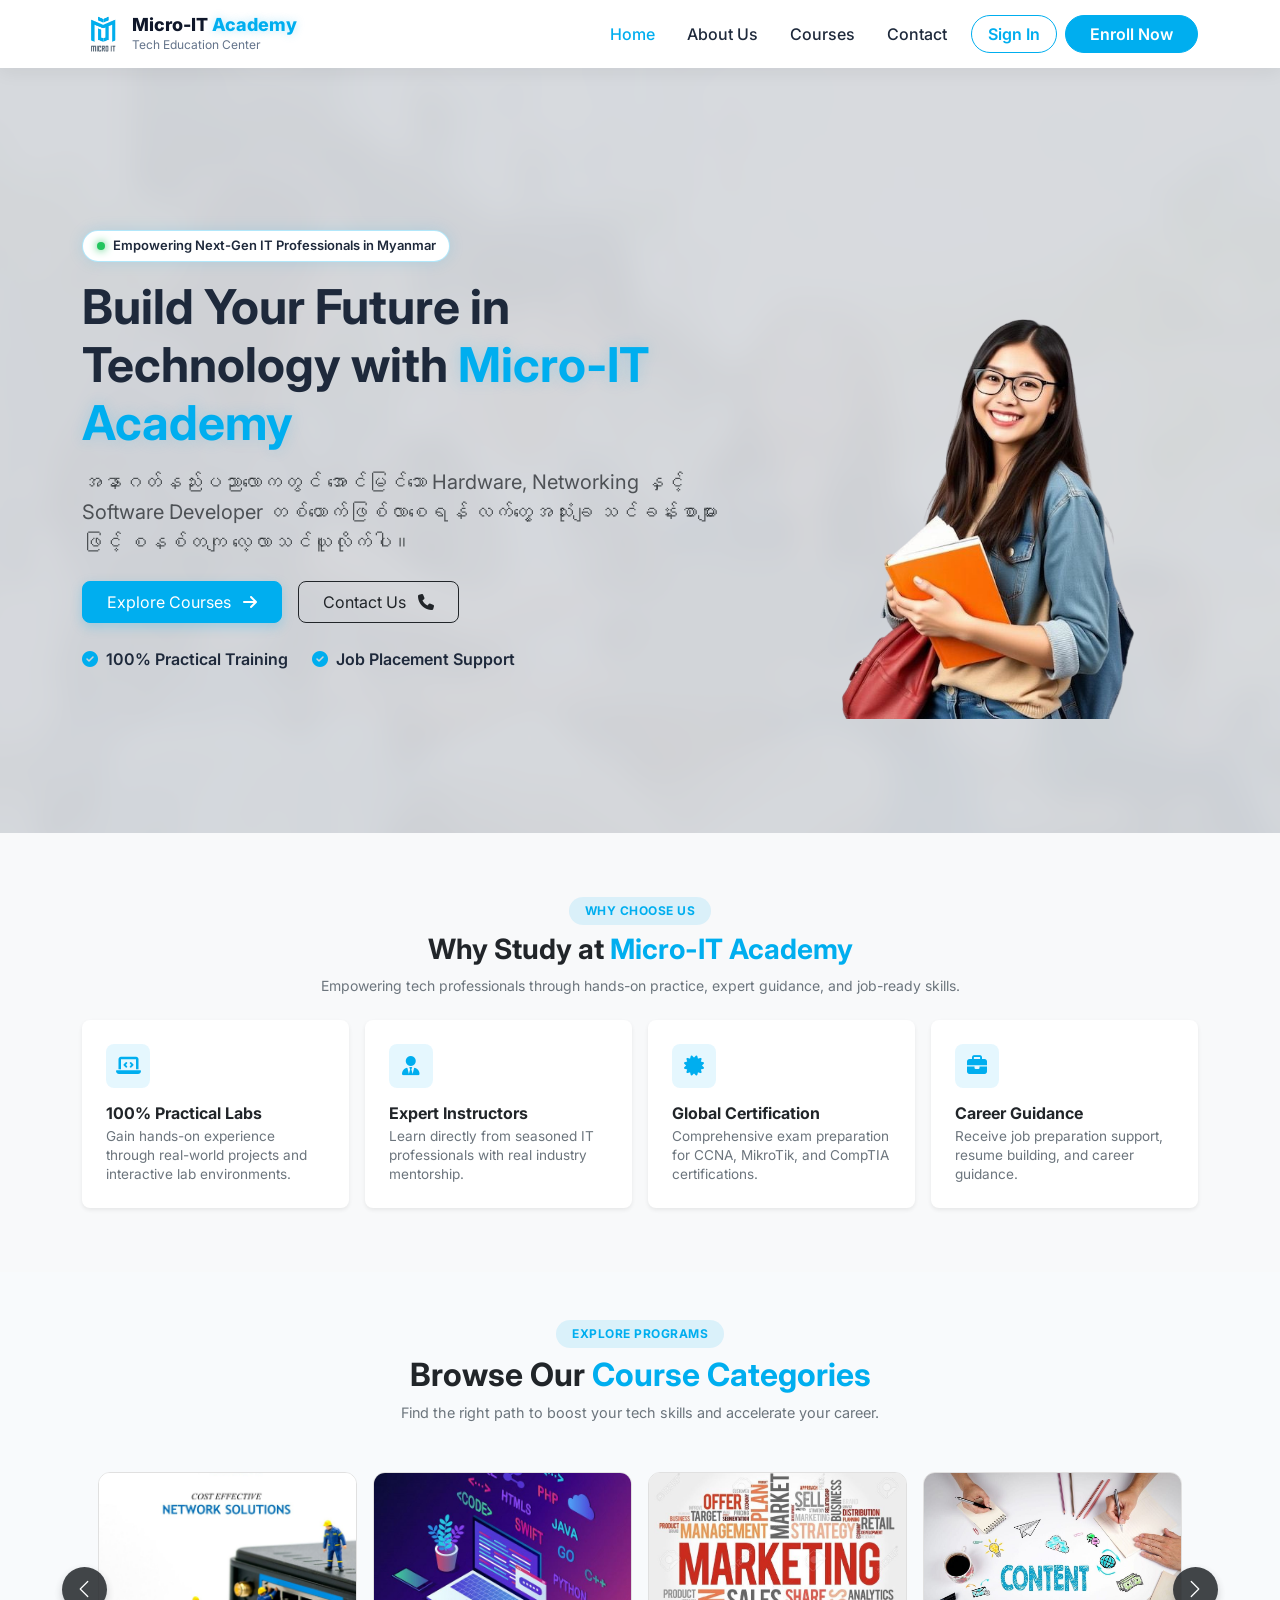
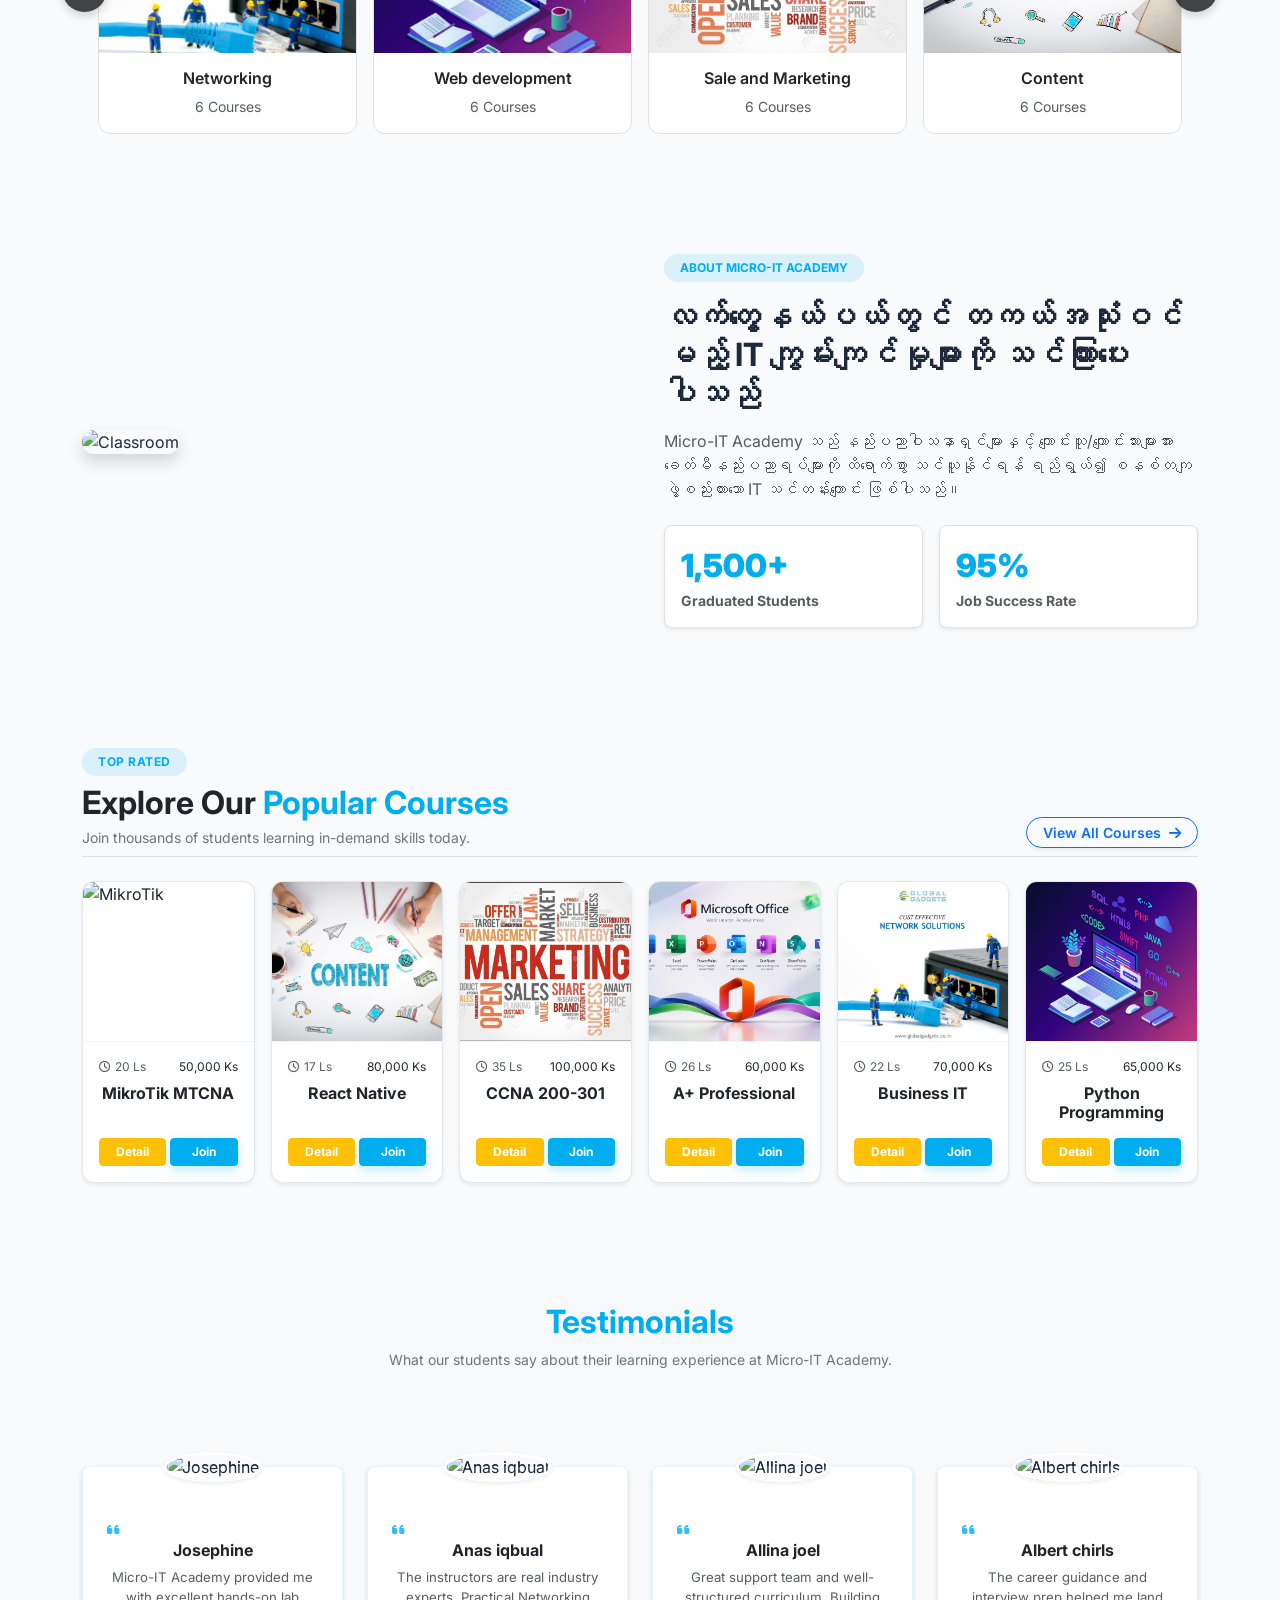
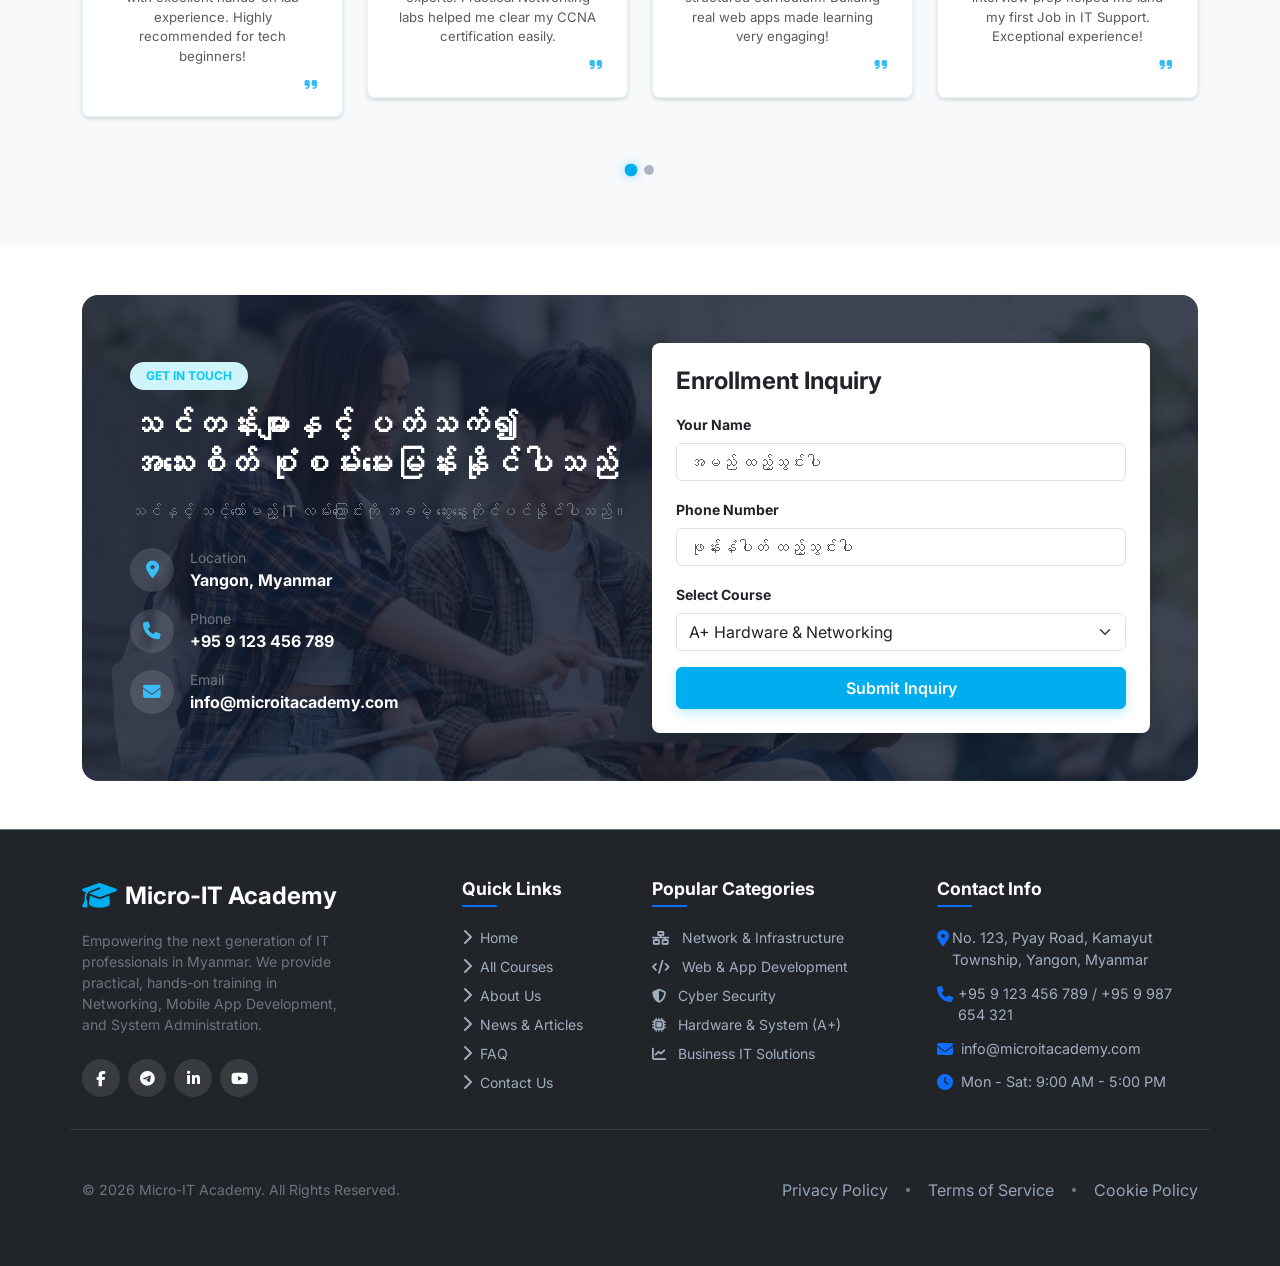
==== index.html @ 8be48164 "microit" ====
<!DOCTYPE html>
<html lang="my">

<head>
    <meta charset="UTF-8">
    <meta name="viewport" content="width=device-width, initial-scale=1.0">
    <title>Micro-IT Academy - Tech Education in Myanmar</title>

    <!-- Bootstrap 5 CSS CDN -->
    <link href="https://cdn.jsdelivr.net/npm/bootstrap@5.3.0/dist/css/bootstrap.min.css" rel="stylesheet">
    <!-- Font Awesome Icons CDN -->
    <link rel="stylesheet" href="https://cdnjs.cloudflare.com/ajax/libs/font-awesome/6.4.0/css/all.min.css">
    <!-- Google Fonts: Inter -->
    <link rel="preconnect" href="https://fonts.googleapis.com">
    <link rel="preconnect" href="https://fonts.gstatic.com" crossorigin>
    <link href="https://fonts.googleapis.com/css2?family=Inter:wght@400;500;600;700;800;900&display=swap"
        rel="stylesheet">

    <!-- Custom CSS -->
    <link rel="stylesheet" href="css/style.css">
    <link rel="stylesheet" href="css/test.css">
</head>

<body>

    <!-- NAVIGATION BAR -->
    <nav class="navbar navbar-expand-lg sticky-top bg-white py-2 shadow-sm">
        <div class="container">
            <!-- Brand Logo -->
            <a class="navbar-brand d-flex align-items-center gap-2" href="index.html">
                <img src="image/microit-logo.png" alt="Micro-IT Logo" height="42">
                <div>
                    <div class="brand-title">Micro-IT <span>Academy</span></div>
                    <div class="brand-subtitle">Tech Education Center</div>
                </div>
            </a>

            <!-- Mobile Toggler Button -->
            <button class="navbar-toggler border-0 shadow-none" type="button" data-bs-toggle="collapse"
                data-bs-target="#navbarNav">
                <i class="fa-solid fa-bars fs-4 text-dark"></i>
            </button>

            <!-- Navbar Links & Buttons -->
            <div class="collapse navbar-collapse" id="navbarNav">
                <ul class="navbar-nav ms-auto align-items-lg-center gap-lg-3 my-2 my-lg-0">
                    <li class="nav-item"><a class="nav-link active" href="index.html">Home</a></li>
                    <li class="nav-item"><a class="nav-link" href="about.html">About Us</a></li>
                    <li class="nav-item"><a class="nav-link" href="course.html">Courses</a></li>
                    <li class="nav-item"><a class="nav-link" href="contact.html">Contact</a></li>
                </ul>

                <!-- Custom Class များ သုံးထားသော Buttons -->
                <div class="d-flex align-items-center gap-2 mt-2 mt-lg-0 ms-lg-3">
                    <a href="login.html" class="btn btn-signin px-3 rounded-pill fw-semibold">Sign In</a>
                    <a href="contact.html" class="btn btn-enroll px-4 rounded-pill fw-semibold">Enroll Now</a>
                </div>
            </div>
        </div>
    </nav>

    <!-- HERO SECTION -->
    <section id="home" class="hero-section d-flex align-items-center">
        <div class="container pt-5 pb-0">
            <div class="row align-items-end gy-4">
                <!-- Left Content -->
                <div class="col-lg-7 pb-5">
                    <div class="badge-tagline mb-3">
                        <span class="badge-dot"></span>
                        Empowering Next-Gen IT Professionals in Myanmar
                    </div>
                    <h1 class="hero-title display-5 fw-bold mb-3">
                        Build Your Future in Technology with <span>Micro-IT Academy</span>
                    </h1>
                    <p class="hero-description text-muted fs-5 mb-4">
                        အနာဂတ်နည်းပညာလောကတွင် အောင်မြင်သော Hardware, Networking နှင့် Software Developer
                        တစ်ယောက်ဖြစ်လာစေရန် လက်တွေ့အသုံးချ သင်ခန်းစာများဖြင့် စနစ်တကျ လေ့လာသင်ယူလိုက်ပါ။
                    </p>
                    <div class="d-flex flex-wrap gap-3 mb-4">
                        <a href="#courses" class="btn btn-primary btn-lg px-4 fs-6">
                            Explore Courses <i class="fa-solid fa-arrow-right ms-2"></i>
                        </a>
                        <a href="#contact" class="btn btn-outline-dark btn-lg px-4 fs-6">
                            Contact Us <i class="fa-solid fa-phone ms-2"></i>
                        </a>
                    </div>
                    <div class="d-flex flex-wrap gap-4 align-items-center">
                        <div class="trust-item fw-semibold">
                            <i class="fa-solid fa-circle-check text-primary me-1"></i> 100% Practical Training
                        </div>
                        <div class="trust-item fw-semibold">
                            <i class="fa-solid fa-circle-check text-primary me-1"></i> Job Placement Support
                        </div>
                    </div>
                </div>

                <!-- Right Front Image (အောက်ခြေကပ်ပြီး အရွယ်အစားကြီးထားသည်) -->
                <div class="col-lg-5 text-center d-flex align-items-end justify-content-center">
                    <img src="image/Untitled design (4).png" alt="Micro-IT Academy Student" class="img-fluid hero-img">
                </div>
            </div>
        </div>
    </section>

    <!-- WHY US -->
    <section id="why-us" class="py-5 bg-light">
        <div class="container py-3">

            <!-- Section Header -->
            <div class="text-center max-w-2xl mx-auto mb-4">
                <span class="badge bg-primary-subtle text-primary fw-bold px-3 py-2 rounded-pill mb-2 text-uppercase"
                    style="letter-spacing: 0.5px; font-size: 0.75rem;">
                    Why Choose Us
                </span>
                <h2 class="fw-bold fs-3 text-dark mb-2">
                    Why Study at <span class="text-primary">Micro-IT Academy</span>
                </h2>
                <p class="text-secondary small mb-0">
                    Empowering tech professionals through hands-on practice, expert guidance, and job-ready skills.
                </p>
            </div>

            <!-- Features Grid -->
            <div class="row g-3">

                <!-- Card 1 -->
                <div class="col-sm-6 col-lg-3">
                    <div class="card why-us-card h-100 border-0 rounded-3 p-2 shadow-sm">
                        <div class="card-body p-3 text-start">
                            <div class="icon-box mb-3 rounded-3 d-flex align-items-center justify-content-center">
                                <i class="fa-solid fa-laptop-code fs-5 text-primary"></i>
                            </div>
                            <h6 class="card-title fw-bold text-dark mb-1">100% Practical Labs</h6>
                            <p class="card-text text-secondary small mb-0"
                                style="font-size: 0.85rem; line-height: 1.4;">
                                Gain hands-on experience through real-world projects and interactive lab environments.
                            </p>
                        </div>
                    </div>
                </div>

                <!-- Card 2 -->
                <div class="col-sm-6 col-lg-3">
                    <div class="card why-us-card h-100 border-0 rounded-3 p-2 shadow-sm">
                        <div class="card-body p-3 text-start">
                            <div class="icon-box mb-3 rounded-3 d-flex align-items-center justify-content-center">
                                <i class="fa-solid fa-user-tie fs-5 text-primary"></i>
                            </div>
                            <h6 class="card-title fw-bold text-dark mb-1">Expert Instructors</h6>
                            <p class="card-text text-secondary small mb-0"
                                style="font-size: 0.85rem; line-height: 1.4;">
                                Learn directly from seasoned IT professionals with real industry mentorship.
                            </p>
                        </div>
                    </div>
                </div>

                <!-- Card 3 -->
                <div class="col-sm-6 col-lg-3">
                    <div class="card why-us-card h-100 border-0 rounded-3 p-2 shadow-sm">
                        <div class="card-body p-3 text-start">
                            <div class="icon-box mb-3 rounded-3 d-flex align-items-center justify-content-center">
                                <i class="fa-solid fa-certificate fs-5 text-primary"></i>
                            </div>
                            <h6 class="card-title fw-bold text-dark mb-1">Global Certification</h6>
                            <p class="card-text text-secondary small mb-0"
                                style="font-size: 0.85rem; line-height: 1.4;">
                                Comprehensive exam preparation for CCNA, MikroTik, and CompTIA certifications.
                            </p>
                        </div>
                    </div>
                </div>

                <!-- Card 4 -->
                <div class="col-sm-6 col-lg-3">
                    <div class="card why-us-card h-100 border-0 rounded-3 p-2 shadow-sm">
                        <div class="card-body p-3 text-start">
                            <div class="icon-box mb-3 rounded-3 d-flex align-items-center justify-content-center">
                                <i class="fa-solid fa-briefcase fs-5 text-primary"></i>
                            </div>
                            <h6 class="card-title fw-bold text-dark mb-1">Career Guidance</h6>
                            <p class="card-text text-secondary small mb-0"
                                style="font-size: 0.85rem; line-height: 1.4;">
                                Receive job preparation support, resume building, and career guidance.
                            </p>
                        </div>
                    </div>
                </div>

            </div>
        </div>
    </section>

    <!-- COURSE CATEGORY -->
    <section class="container py-5">
        <div class="text-center max-w-2xl mx-auto mb-5">
            <span class="badge bg-primary-subtle text-primary fw-bold px-3 py-2 rounded-pill mb-2 text-uppercase"
                style="letter-spacing: 0.5px; font-size: 0.75rem;">
                Explore Programs
            </span>
            <h2 class="fw-bold fs-2 text-dark mb-2">
                Browse Our <span class="text-primary">Course Categories</span>
            </h2>
            <p class="text-secondary small mb-0" style="font-size: 0.9rem;">
                Find the right path to boost your tech skills and accelerate your career.
            </p>
        </div>

        <div id="categoryCarousel" class="carousel slide" data-bs-ride="carousel" data-bs-interval="3000">
            <div class="carousel-inner px-3">

                <div class="carousel-item active">
                    <div class="row row-cols-1 row-cols-sm-2 row-cols-md-4 g-3">

                        <div class="col d-block">

                            <div class="">
                                <div class="card" style="width: 18rem;">
                                    <img src="image/category_networking.jpg" class="card-img-top" alt="...">
                                    <div class="card-body">
                                        <h5 class="card-title fw-semibold fs-6 text-dark">Networking</h5>
                                        <p class="card-text text-muted small mb-0">6 Courses</p>
                                    </div>
                                </div>
                            </div>
                        </div>

                        <div class="col d-none d-sm-block">
                            <div class="">
                                <div class="card" style="width: 18rem;">
                                    <img src="image/category_web.jpg" class="card-img-top" alt="...">
                                    <div class="card-body">
                                        <h5 class="card-title fw-semibold fs-6 text-dark">Web development</h5>
                                        <p class="card-text text-muted small mb-0">6 Courses</p>
                                    </div>
                                </div>
                            </div>
                        </div>

                        <div class="col d-none d-md-block">
                            <div class="">
                                <div class="card" style="width: 18rem;">
                                    <img src="image/category_marketing.jpg" class="card-img-top" alt="...">
                                    <div class="card-body">
                                        <h5 class="card-title fw-semibold fs-6 text-dark">Sale and Marketing</h5>
                                        <p class="card-text text-muted small mb-0">6 Courses</p>
                                    </div>
                                </div>
                            </div>
                        </div>

                        <div class="col d-none d-md-block">
                            <div class="">
                                <div class="card" style="width: 18rem;">
                                    <img src="image/category_conetent.jpg" class="card-img-top" alt="...">
                                    <div class="card-body">
                                        <h5 class="card-title fw-semibold fs-6 text-dark">Content</h5>
                                        <p class="card-text text-muted small mb-0">6 Courses</p>
                                    </div>
                                </div>
                            </div>
                        </div>
                    </div>
                </div>

                <div class="carousel-item">
                    <div class="row row-cols-1 row-cols-sm-2 row-cols-md-4 g-3">
                        <div class="col d-block">
                            <div class="">
                                <div class="card" style="width: 18rem;">
                                    <img src="image/category_ms365.jpg" class="card-img-top" alt="...">
                                    <div class="card-body">
                                        <h5 class="card-title fw-semibold fs-6 text-dark">MS 365</h5>
                                        <p class="card-text text-muted small mb-0">6 Courses</p>
                                    </div>
                                </div>
                            </div>
                        </div>

                        <div class="col d-none d-sm-block">
                            <div class="">
                                <div class="card" style="width: 18rem;">
                                    <img src="image/category_networking.jpg" class="card-img-top" alt="...">
                                    <div class="card-body">
                                        <h5 class="card-title fw-semibold fs-6 text-dark">Networking</h5>
                                        <p class="card-text text-muted small mb-0">6 Courses</p>
                                    </div>
                                </div>
                            </div>
                        </div>

                        <div class="col d-none d-md-block">
                            <div class="">
                                <div class="card" style="width: 18rem;">
                                    <img src="image/category_conetent.jpg" class="card-img-top" alt="...">
                                    <div class="card-body">
                                        <h5 class="card-title fw-semibold fs-6 text-dark">Networking</h5>
                                        <p class="card-text text-muted small mb-0">6 Courses</p>
                                    </div>
                                </div>
                            </div>
                        </div>

                        <div class="col d-none d-md-block">
                            <div class="">
                                <div class="card" style="width: 18rem;">
                                    <img src="image/category_conetent.jpg" class="card-img-top" alt="...">
                                    <div class="card-body">
                                        <h5 class="card-title fw-semibold fs-6 text-dark">Networking</h5>
                                        <p class="card-text text-muted small mb-0">6 Courses</p>
                                    </div>
                                </div>
                            </div>
                        </div>
                    </div>
                </div>

            </div>

            <button class="carousel-control-prev custom-nav" type="button" data-bs-target="#categoryCarousel"
                data-bs-slide="prev">
                <span class="carousel-control-prev-icon bg-dark rounded-circle" aria-hidden="true"></span>
                <span class="visually-hidden">Previous</span>
            </button>
            <button class="carousel-control-next custom-nav" type="button" data-bs-target="#categoryCarousel"
                data-bs-slide="next">
                <span class="carousel-control-next-icon bg-dark rounded-circle" aria-hidden="true"></span>
                <span class="visually-hidden">Next</span>
            </button>
        </div>
    </section>

    <!-- ABOUT SECTION -->
    <section id="about" class="py-5">
        <div class="container py-4">
            <div class="row align-items-center gy-4">
                <div class="col-lg-6">
                    <img src="https://images.unsplash.com/photo-1522202176988-66273c2fd55f?q=80&w=800&auto=format&fit=crop"
                        class="img-fluid rounded-4 shadow" alt="Classroom">
                </div>
                <div class="col-lg-6 ps-lg-4">
                    <span
                        class="badge bg-primary-subtle text-primary fw-bold text-uppercase px-3 py-2 rounded-pill mb-3">About
                        Micro-IT Academy</span>
                    <h2 class="fw-bold mb-3">လက်တွေ့နယ်ပယ်တွင် တကယ်အသုံးဝင်မည့် IT ကျွမ်းကျင်မှုများကို သင်ကြားပေးပါသည်
                    </h2>
                    <p class="text-muted mb-4">Micro-IT Academy သည် နည်းပညာဝါသနာရှင်များနှင့်
                        ကျောင်းသူ/ကျောင်းသားများအား ခေတ်မီနည်းပညာရပ်များကို ထိရောက်စွာ သင်ယူနိုင်ရန် ရည်ရွယ်၍ စနစ်တကျ
                        ဖွဲ့စည်းထားသော IT သင်တန်းကျောင်း ဖြစ်ပါသည်။</p>

                    <div class="row g-3">
                        <div class="col-6">
                            <div class="p-3 bg-white rounded-3 border shadow-sm">
                                <div class="fs-2 fw-black text-primary">1,500+</div>
                                <div class="small fw-bold text-muted">Graduated Students</div>
                            </div>
                        </div>
                        <div class="col-6">
                            <div class="p-3 bg-white rounded-3 border shadow-sm">
                                <div class="fs-2 fw-black text-primary">95%</div>
                                <div class="small fw-bold text-muted">Job Success Rate</div>
                            </div>
                        </div>
                    </div>
                </div>
            </div>
        </div>
    </section>

    <!-- POPULAR COURSE -->
    <section class="container py-5">

        <div class="d-flex flex-column flex-md-row align-items-md-end justify-content-between mb-4 pb-2 border-bottom">
            <!-- Left Side: Title & Subtitle -->
            <div class="text-start mb-3 mb-md-0">
                <span class="badge bg-primary-subtle text-primary fw-bold px-3 py-2 rounded-pill mb-2 text-uppercase"
                    style="letter-spacing: 0.5px; font-size: 0.75rem;">
                    Top Rated
                </span>
                <h2 class="fw-bold fs-2 text-dark mb-1">
                    Explore Our <span class="text-primary">Popular Courses</span>
                </h2>
                <p class="text-secondary small mb-0" style="font-size: 0.875rem;">
                    Join thousands of students learning in-demand skills today.
                </p>
            </div>

            <!-- Right Side: View All Link/Button -->
            <div class="text-start text-md-end">
                <a href="course.html" class="btn btn-outline-primary btn-sm rounded-pill px-3 fw-semibold shadow-sm">
                    View All Courses <i class="fa-solid fa-arrow-right ms-1"></i>
                </a>
            </div>
        </div>

        <div class="row g-2 g-md-3" id="courseList">

            <!-- Card 1 -->
            <div class="col-6 col-md-4 col-xl-2">
                <div class="card course-card h-100 shadow-sm">
                    <img src="[https://img.freepik.com/free-vector/technology-network-background-vector_53876-119938.jpg](https://img.freepik.com/free-vector/technology-network-background-vector_53876-119938.jpg)"
                        class="course-img" alt="MikroTik">
                    <div class="card-body p-2 p-md-3 d-flex flex-column justify-content-between">
                        <div>
                            <div class="d-flex justify-content-between align-items-center mb-2 flex-wrap">
                                <small class="text-muted" style="font-size: 0.75rem;"><i
                                        class="fa-regular fa-clock me-1"></i>20 Ls</small>
                                <span class="badge-price small" style="font-size: 0.75rem;">50,000 Ks</span>
                            </div>
                            <h6 class="fw-bold mb-3 text-dark fs-6">MikroTik MTCNA</h6>
                        </div>
                        <div class="d-flex gap-1 mt-auto">
                            <button class="btn btn-warning btn-sm w-50 text-white fw-bold p-1"
                                style="font-size: 0.75rem;">Detail</button>
                            <button class="btn btn-primary btn-sm w-50 fw-bold p-1"
                                style="font-size: 0.75rem;">Join</button>
                        </div>
                    </div>
                </div>
            </div>

            <!-- Card 2 -->
            <div class="col-6 col-md-4 col-xl-2">
                <div class="card course-card h-100 shadow-sm">
                    <img src="image/category_conetent.jpg" class="course-img" alt="React Native">
                    <div class="card-body p-2 p-md-3 d-flex flex-column justify-content-between">
                        <div>
                            <div class="d-flex justify-content-between align-items-center mb-2 flex-wrap">
                                <small class="text-muted" style="font-size: 0.75rem;"><i
                                        class="fa-regular fa-clock me-1"></i>17 Ls</small>
                                <span class="badge-price small" style="font-size: 0.75rem;">80,000 Ks</span>
                            </div>
                            <h6 class="fw-bold mb-3 text-dark fs-6">React Native</h6>
                        </div>
                        <div class="d-flex gap-1 mt-auto">
                            <button class="btn btn-warning btn-sm w-50 text-white fw-bold p-1"
                                style="font-size: 0.75rem;">Detail</button>
                            <button class="btn btn-primary btn-sm w-50 fw-bold p-1"
                                style="font-size: 0.75rem;">Join</button>
                        </div>
                    </div>
                </div>
            </div>

            <!-- Card 3 -->
            <div class="col-6 col-md-4 col-xl-2">
                <div class="card course-card h-100 shadow-sm">
                    <img src="image/category_marketing.jpg" class="course-img" alt="CCNA">
                    <div class="card-body p-2 p-md-3 d-flex flex-column justify-content-between">
                        <div>
                            <div class="d-flex justify-content-between align-items-center mb-2 flex-wrap">
                                <small class="text-muted" style="font-size: 0.75rem;"><i
                                        class="fa-regular fa-clock me-1"></i>35 Ls</small>
                                <span class="badge-price small" style="font-size: 0.75rem;">100,000 Ks</span>
                            </div>
                            <h6 class="fw-bold mb-3 text-dark fs-6">CCNA 200-301</h6>
                        </div>
                        <div class="d-flex gap-1 mt-auto">
                            <button class="btn btn-warning btn-sm w-50 text-white fw-bold p-1"
                                style="font-size: 0.75rem;">Detail</button>
                            <button class="btn btn-primary btn-sm w-50 fw-bold p-1"
                                style="font-size: 0.75rem;">Join</button>
                        </div>
                    </div>
                </div>
            </div>

            <!-- Card 4 -->
            <div class="col-6 col-md-4 col-xl-2">
                <div class="card course-card h-100 shadow-sm">
                    <img src="image/category_ms365.jpg" class="course-img" alt="A+ Professional">
                    <div class="card-body p-2 p-md-3 d-flex flex-column justify-content-between">
                        <div>
                            <div class="d-flex justify-content-between align-items-center mb-2 flex-wrap">
                                <small class="text-muted" style="font-size: 0.75rem;"><i
                                        class="fa-regular fa-clock me-1"></i>26 Ls</small>
                                <span class="badge-price small" style="font-size: 0.75rem;">60,000 Ks</span>
                            </div>
                            <h6 class="fw-bold mb-3 text-dark fs-6">A+ Professional</h6>
                        </div>
                        <div class="d-flex gap-1 mt-auto">
                            <button class="btn btn-warning btn-sm w-50 text-white fw-bold p-1"
                                style="font-size: 0.75rem;">Detail</button>
                            <button class="btn btn-primary btn-sm w-50 fw-bold p-1"
                                style="font-size: 0.75rem;">Join</button>
                        </div>
                    </div>
                </div>
            </div>

            <!-- Card 5 -->
            <div class="col-6 col-md-4 col-xl-2">
                <div class="card course-card h-100 shadow-sm">
                    <img src="image/category_networking.jpg" class="course-img" alt="Business IT">
                    <div class="card-body p-2 p-md-3 d-flex flex-column justify-content-between">
                        <div>
                            <div class="d-flex justify-content-between align-items-center mb-2 flex-wrap">
                                <small class="text-muted" style="font-size: 0.75rem;"><i
                                        class="fa-regular fa-clock me-1"></i>22 Ls</small>
                                <span class="badge-price small" style="font-size: 0.75rem;">70,000 Ks</span>
                            </div>
                            <h6 class="fw-bold mb-3 text-dark fs-6">Business IT</h6>
                        </div>
                        <div class="d-flex gap-1 mt-auto">
                            <button class="btn btn-warning btn-sm w-50 text-white fw-bold p-1"
                                style="font-size: 0.75rem;">Detail</button>
                            <button class="btn btn-primary btn-sm w-50 fw-bold p-1"
                                style="font-size: 0.75rem;">Join</button>
                        </div>
                    </div>
                </div>
            </div>

            <!-- Card 6 -->
            <div class="col-6 col-md-4 col-xl-2">
                <div class="card course-card h-100 shadow-sm">
                    <img src="image/category_web.jpg" class="course-img" alt="Python">
                    <div class="card-body p-2 p-md-3 d-flex flex-column justify-content-between">
                        <div>
                            <div class="d-flex justify-content-between align-items-center mb-2 flex-wrap">
                                <small class="text-muted" style="font-size: 0.75rem;"><i
                                        class="fa-regular fa-clock me-1"></i>25 Ls</small>
                                <span class="badge-price small" style="font-size: 0.75rem;">65,000 Ks</span>
                            </div>
                            <h6 class="fw-bold mb-3 text-dark fs-6">Python Programming</h6>
                        </div>
                        <div class="d-flex gap-1 mt-auto">
                            <button class="btn btn-warning btn-sm w-50 text-white fw-bold p-1"
                                style="font-size: 0.75rem;">Detail</button>
                            <button class="btn btn-primary btn-sm w-50 fw-bold p-1"
                                style="font-size: 0.75rem;">Join</button>
                        </div>
                    </div>
                </div>
            </div>

        </div>



    </section>

    <!-- TESTIMONIAL -->
    <section id="testimonials" class="py-5 bg-light">
        <div class="container py-4">

            <!-- Section Header -->
            <div class="text-center max-w-2xl mx-auto mb-5">
                <h2 class="fw-bold fs-2 text-primary mb-2">Testimonials</h2>
                <p class="text-secondary small mb-0" style="font-size: 0.875rem;">
                    What our students say about their learning experience at Micro-IT Academy.
                </p>
            </div>

            <!-- Testimonial Auto Carousel -->
            <div id="testimonialOverlapCarousel" class="carousel slide pt-4" data-bs-ride="carousel"
                data-bs-interval="4000">

                <div class="carousel-inner overflow-visible">

                    <!-- Slide 1 (4 Cards) -->
                    <div class="carousel-item active">
                        <div class="row g-4 justify-content-center">

                            <!-- Card 1 -->
                            <div class="col-12 col-sm-6 col-lg-3">
                                <div
                                    class="testimonial-overlap-card bg-white rounded-3 p-4 text-center shadow-sm position-relative mt-4">
                                    <div class="profile-img-wrapper position-absolute top-0 start-50 translate-middle">
                                        <img src="https://i.pravatar.cc/150?img=49" alt="Josephine"
                                            class="rounded-circle border border-3 border-white shadow-sm" width="90"
                                            height="90" style="object-fit: cover;">
                                    </div>
                                    <div class="card-content pt-4 mt-2">
                                        <i class="fa-solid fa-quote-left quote-icon quote-start text-primary"></i>
                                        <h6 class="fw-bold text-dark mt-2 mb-2">Josephine</h6>
                                        <p class="text-muted small mb-3" style="font-size: 0.825rem; line-height: 1.5;">
                                            Micro-IT Academy provided me with excellent hands-on lab experience. Highly
                                            recommended for tech beginners!
                                        </p>
                                        <i class="fa-solid fa-quote-right quote-icon quote-end text-primary"></i>
                                    </div>
                                </div>
                            </div>

                            <!-- Card 2 -->
                            <div class="col-12 col-sm-6 col-lg-3">
                                <div
                                    class="testimonial-overlap-card bg-white rounded-3 p-4 text-center shadow-sm position-relative mt-4">
                                    <div class="profile-img-wrapper position-absolute top-0 start-50 translate-middle">
                                        <img src="https://i.pravatar.cc/150?img=12" alt="Anas iqbual"
                                            class="rounded-circle border border-3 border-white shadow-sm" width="90"
                                            height="90" style="object-fit: cover;">
                                    </div>
                                    <div class="card-content pt-4 mt-2">
                                        <i class="fa-solid fa-quote-left quote-icon quote-start text-primary"></i>
                                        <h6 class="fw-bold text-dark mt-2 mb-2">Anas iqbual</h6>
                                        <p class="text-muted small mb-3" style="font-size: 0.825rem; line-height: 1.5;">
                                            The instructors are real industry experts. Practical Networking labs helped
                                            me clear my CCNA certification easily.
                                        </p>
                                        <i class="fa-solid fa-quote-right quote-icon quote-end text-primary"></i>
                                    </div>
                                </div>
                            </div>

                            <!-- Card 3 -->
                            <div class="col-12 col-sm-6 col-lg-3">
                                <div
                                    class="testimonial-overlap-card bg-white rounded-3 p-4 text-center shadow-sm position-relative mt-4">
                                    <div class="profile-img-wrapper position-absolute top-0 start-50 translate-middle">
                                        <img src="https://i.pravatar.cc/150?img=47" alt="Allina joel"
                                            class="rounded-circle border border-3 border-white shadow-sm" width="90"
                                            height="90" style="object-fit: cover;">
                                    </div>
                                    <div class="card-content pt-4 mt-2">
                                        <i class="fa-solid fa-quote-left quote-icon quote-start text-primary"></i>
                                        <h6 class="fw-bold text-dark mt-2 mb-2">Allina joel</h6>
                                        <p class="text-muted small mb-3" style="font-size: 0.825rem; line-height: 1.5;">
                                            Great support team and well-structured curriculum. Building real web apps
                                            made learning very engaging!
                                        </p>
                                        <i class="fa-solid fa-quote-right quote-icon quote-end text-primary"></i>
                                    </div>
                                </div>
                            </div>

                            <!-- Card 4 -->
                            <div class="col-12 col-sm-6 col-lg-3">
                                <div
                                    class="testimonial-overlap-card bg-white rounded-3 p-4 text-center shadow-sm position-relative mt-4">
                                    <div class="profile-img-wrapper position-absolute top-0 start-50 translate-middle">
                                        <img src="https://i.pravatar.cc/150?img=60" alt="Albert chirls"
                                            class="rounded-circle border border-3 border-white shadow-sm" width="90"
                                            height="90" style="object-fit: cover;">
                                    </div>
                                    <div class="card-content pt-4 mt-2">
                                        <i class="fa-solid fa-quote-left quote-icon quote-start text-primary"></i>
                                        <h6 class="fw-bold text-dark mt-2 mb-2">Albert chirls</h6>
                                        <p class="text-muted small mb-3" style="font-size: 0.825rem; line-height: 1.5;">
                                            The career guidance and interview prep helped me land my first Job in IT
                                            Support. Exceptional experience!
                                        </p>
                                        <i class="fa-solid fa-quote-right quote-icon quote-end text-primary"></i>
                                    </div>
                                </div>
                            </div>



                        </div>
                    </div>

                    <div class="carousel-item active">
                        <div class="row g-4 justify-content-center">

                            <!-- Card 1 -->
                            <div class="col-12 col-sm-6 col-lg-3">
                                <div
                                    class="testimonial-overlap-card bg-white rounded-3 p-4 text-center shadow-sm position-relative mt-4">
                                    <div class="profile-img-wrapper position-absolute top-0 start-50 translate-middle">
                                        <img src="https://i.pravatar.cc/150?img=49" alt="Josephine"
                                            class="rounded-circle border border-3 border-white shadow-sm" width="90"
                                            height="90" style="object-fit: cover;">
                                    </div>
                                    <div class="card-content pt-4 mt-2">
                                        <i class="fa-solid fa-quote-left quote-icon quote-start text-primary"></i>
                                        <h6 class="fw-bold text-dark mt-2 mb-2">Josephine</h6>
                                        <p class="text-muted small mb-3" style="font-size: 0.825rem; line-height: 1.5;">
                                            Micro-IT Academy provided me with excellent hands-on lab experience. Highly
                                            recommended for tech beginners!
                                        </p>
                                        <i class="fa-solid fa-quote-right quote-icon quote-end text-primary"></i>
                                    </div>
                                </div>
                            </div>

                            <!-- Card 2 -->
                            <div class="col-12 col-sm-6 col-lg-3">
                                <div
                                    class="testimonial-overlap-card bg-white rounded-3 p-4 text-center shadow-sm position-relative mt-4">
                                    <div class="profile-img-wrapper position-absolute top-0 start-50 translate-middle">
                                        <img src="https://i.pravatar.cc/150?img=12" alt="Anas iqbual"
                                            class="rounded-circle border border-3 border-white shadow-sm" width="90"
                                            height="90" style="object-fit: cover;">
                                    </div>
                                    <div class="card-content pt-4 mt-2">
                                        <i class="fa-solid fa-quote-left quote-icon quote-start text-primary"></i>
                                        <h6 class="fw-bold text-dark mt-2 mb-2">Anas iqbual</h6>
                                        <p class="text-muted small mb-3" style="font-size: 0.825rem; line-height: 1.5;">
                                            The instructors are real industry experts. Practical Networking labs helped
                                            me clear my CCNA certification easily.
                                        </p>
                                        <i class="fa-solid fa-quote-right quote-icon quote-end text-primary"></i>
                                    </div>
                                </div>
                            </div>

                            <!-- Card 3 -->
                            <div class="col-12 col-sm-6 col-lg-3">
                                <div
                                    class="testimonial-overlap-card bg-white rounded-3 p-4 text-center shadow-sm position-relative mt-4">
                                    <div class="profile-img-wrapper position-absolute top-0 start-50 translate-middle">
                                        <img src="https://i.pravatar.cc/150?img=47" alt="Allina joel"
                                            class="rounded-circle border border-3 border-white shadow-sm" width="90"
                                            height="90" style="object-fit: cover;">
                                    </div>
                                    <div class="card-content pt-4 mt-2">
                                        <i class="fa-solid fa-quote-left quote-icon quote-start text-primary"></i>
                                        <h6 class="fw-bold text-dark mt-2 mb-2">Allina joel</h6>
                                        <p class="text-muted small mb-3" style="font-size: 0.825rem; line-height: 1.5;">
                                            Great support team and well-structured curriculum. Building real web apps
                                            made learning very engaging!
                                        </p>
                                        <i class="fa-solid fa-quote-right quote-icon quote-end text-primary"></i>
                                    </div>
                                </div>
                            </div>

                            <!-- Card 4 -->
                            <div class="col-12 col-sm-6 col-lg-3">
                                <div
                                    class="testimonial-overlap-card bg-white rounded-3 p-4 text-center shadow-sm position-relative mt-4">
                                    <div class="profile-img-wrapper position-absolute top-0 start-50 translate-middle">
                                        <img src="https://i.pravatar.cc/150?img=60" alt="Albert chirls"
                                            class="rounded-circle border border-3 border-white shadow-sm" width="90"
                                            height="90" style="object-fit: cover;">
                                    </div>
                                    <div class="card-content pt-4 mt-2">
                                        <i class="fa-solid fa-quote-left quote-icon quote-start text-primary"></i>
                                        <h6 class="fw-bold text-dark mt-2 mb-2">Albert chirls</h6>
                                        <p class="text-muted small mb-3" style="font-size: 0.825rem; line-height: 1.5;">
                                            The career guidance and interview prep helped me land my first Job in IT
                                            Support. Exceptional experience!
                                        </p>
                                        <i class="fa-solid fa-quote-right quote-icon quote-end text-primary"></i>
                                    </div>
                                </div>
                            </div>



                        </div>
                    </div>

                </div>

                <!-- Indicators / Navigation Dots -->
                <div class="carousel-indicators custom-indicators position-relative mt-5 mb-0">
                    <button type="button" data-bs-target="#testimonialOverlapCarousel" data-bs-slide-to="0"
                        class="active" aria-current="true" aria-label="Slide 1"></button>
                    <button type="button" data-bs-target="#testimonialOverlapCarousel" data-bs-slide-to="1"
                        aria-label="Slide 2"></button>
                </div>

            </div>

        </div>
    </section>


    <!-- CONTACT SECTION -->
    <section id="contact" class="py-5 bg-white ">
        <div class="container">
            <div class="bg-imag text-white rounded-4 p-4 p-md-5">
                <div class="row gy-4 align-items-center">
                    <div class="col-lg-6">
                        <span
                            class="badge bg-info-subtle text-info fw-bold text-uppercase px-3 py-2 rounded-pill mb-3">Get
                            In Touch</span>
                        <h2 class="fw-bold mb-3">သင်တန်းများနှင့် ပတ်သက်၍ အသေးစိတ် စုံစမ်းမေးမြန်းနိုင်ပါသည်</h2>
                        <p class="text-secondary mb-4">သင်နှင့် သင့်တော်မည့် IT လမ်းကြောင်းကို အခမဲ့
                            ဆွေးနွေးတိုင်ပင်နိုင်ပါသည်။</p>

                        <div class="d-flex align-items-center gap-3 mb-3">
                            <div class="contact-icon-bg"><i class="fa-solid fa-location-dot"></i></div>
                            <div>
                                <div class="small text-secondary">Location</div>
                                <div class="fw-bold">Yangon, Myanmar</div>
                            </div>
                        </div>
                        <div class="d-flex align-items-center gap-3 mb-3">
                            <div class="contact-icon-bg"><i class="fa-solid fa-phone"></i></div>
                            <div>
                                <div class="small text-secondary">Phone</div>
                                <div class="fw-bold">+95 9 123 456 789</div>
                            </div>
                        </div>
                        <div class="d-flex align-items-center gap-3">
                            <div class="contact-icon-bg"><i class="fa-solid fa-envelope"></i></div>
                            <div>
                                <div class="small text-secondary">Email</div>
                                <div class="fw-bold">info@microitacademy.com</div>
                            </div>
                        </div>
                    </div>

                    <!-- Form -->
                    <div class="col-lg-6">
                        <div class="bg-white text-dark p-4 rounded-3 shadow">
                            <h4 class="fw-bold mb-3">Enrollment Inquiry</h4>
                            <form id="inquiryForm">
                                <div class="mb-3">
                                    <label class="form-label small fw-bold">Your Name</label>
                                    <input type="text" class="form-control" placeholder="အမည် ထည့်သွင်းပါ" required>
                                </div>
                                <div class="mb-3">
                                    <label class="form-label small fw-bold">Phone Number</label>
                                    <input type="tel" class="form-control" placeholder="ဖုန်းနံပါတ် ထည့်သွင်းပါ"
                                        required>
                                </div>
                                <div class="mb-3">
                                    <label class="form-label small fw-bold">Select Course</label>
                                    <select class="form-select">
                                        <option selected>A+ Hardware & Networking</option>
                                        <option>Full-Stack Web Development</option>
                                        <option>Professional Software Engineering</option>
                                    </select>
                                </div>
                                <button type="submit" class="btn btn-primary w-100 py-2 fw-semibold">Submit
                                    Inquiry</button>
                            </form>
                        </div>
                    </div>
                </div>
            </div>
        </div>
    </section>

    <!-- FOOTER -->
    <footer class="bg-dark text-secondary pt-5 pb-3 border-top border-secondary">
        <div class="container">
            <div class="row g-4 mb-5">

                <!-- Column 1: Brand & About -->
                <div class="col-12 col-md-6 col-lg-3">
                    <div class="d-flex align-items-center mb-3">
                        <i class="fa-solid fa-graduation-cap text-primary fs-3 me-2"></i>
                        <span class="fs-4 fw-bold text-white tracking-wide">Micro-IT Academy</span>
                    </div>
                    <p class="small text-secondary mb-4 leading-relaxed">
                        Empowering the next generation of IT professionals in Myanmar. We provide practical, hands-on
                        training in Networking, Mobile App Development, and System Administration.
                    </p>
                    <div class="d-flex gap-2">
                        <a href="#" class="social-btn" aria-label="Facebook"><i class="fa-brands fa-facebook-f"></i></a>
                        <a href="#" class="social-btn" aria-label="Telegram"><i class="fa-brands fa-telegram"></i></a>
                        <a href="#" class="social-btn" aria-label="LinkedIn"><i
                                class="fa-brands fa-linkedin-in"></i></a>
                        <a href="#" class="social-btn" aria-label="YouTube"><i class="fa-brands fa-youtube"></i></a>
                    </div>
                </div>

                <!-- Column 2: Quick Links -->
                <div class="col-6 col-md-6 col-lg-2 ms-lg-auto">
                    <h5 class="footer-heading">Quick Links</h5>
                    <ul class="list-unstyled mb-0 small">
                        <li><a href="#" class="footer-link"><i class="fa-solid fa-chevron-right fs-6 me-1 small"></i>
                                Home</a></li>
                        <li><a href="#" class="footer-link"><i class="fa-solid fa-chevron-right fs-6 me-1 small"></i>
                                All Courses</a></li>
                        <li><a href="#" class="footer-link"><i class="fa-solid fa-chevron-right fs-6 me-1 small"></i>
                                About Us</a></li>
                        <li><a href="#" class="footer-link"><i class="fa-solid fa-chevron-right fs-6 me-1 small"></i>
                                News & Articles</a></li>
                        <li><a href="#" class="footer-link"><i class="fa-solid fa-chevron-right fs-6 me-1 small"></i>
                                FAQ</a></li>
                        <li><a href="#" class="footer-link"><i class="fa-solid fa-chevron-right fs-6 me-1 small"></i>
                                Contact Us</a></li>
                    </ul>
                </div>

                <!-- Column 3: Course Categories -->
                <div class="col-6 col-md-6 col-lg-3">
                    <h5 class="footer-heading">Popular Categories</h5>
                    <ul class="list-unstyled mb-0 small">
                        <li><a href="#" class="footer-link"><i class="fa-solid fa-network-wired me-2"></i> Network &
                                Infrastructure</a></li>
                        <li><a href="#" class="footer-link"><i class="fa-solid fa-code me-2"></i> Web & App
                                Development</a></li>
                        <li><a href="#" class="footer-link"><i class="fa-solid fa-shield-halved me-2"></i> Cyber
                                Security</a></li>
                        <li><a href="#" class="footer-link"><i class="fa-solid fa-microchip me-2"></i> Hardware & System
                                (A+)</a></li>
                        <li><a href="#" class="footer-link"><i class="fa-solid fa-chart-line me-2"></i> Business IT
                                Solutions</a></li>
                    </ul>
                </div>

                <!-- Column 4: Contact Info -->
                <div class="col-12 col-md-6 col-lg-3">
                    <h5 class="footer-heading">Contact Info</h5>
                    <div class="contact-item">
                        <i class="fa-solid fa-location-dot"></i>
                        <span>No. 123, Pyay Road, Kamayut Township, Yangon, Myanmar</span>
                    </div>
                    <div class="contact-item">
                        <i class="fa-solid fa-phone"></i>
                        <span>+95 9 123 456 789 / +95 9 987 654 321</span>
                    </div>
                    <div class="contact-item">
                        <i class="fa-solid fa-envelope"></i>
                        <span>info@microitacademy.com</span>
                    </div>
                    <div class="contact-item">
                        <i class="fa-solid fa-clock"></i>
                        <span>Mon - Sat: 9:00 AM - 5:00 PM</span>
                    </div>
                </div>
                <hr class="border-secondary opacity-25 my-4">

                <!-- Bottom Copyright & Legal Links -->
                <div
                    class="d-flex flex-column flex-md-row align-items-center justify-content-between gap-3 text-center text-md-start">
                    <p class="small mb-0 text-secondary">&copy; 2026 Micro-IT Academy. All Rights Reserved.</p>
                    <div class="d-flex gap-3">
                        <a href="#" class="legal-link">Privacy Policy</a>
                        <span class="text-secondary small">•</span>
                        <a href="#" class="legal-link">Terms of Service</a>
                        <span class="text-secondary small">•</span>
                        <a href="#" class="legal-link">Cookie Policy</a>
                    </div>
                </div>
    </footer>

    <!-- Bootstrap 5 JS CDN -->
    <script src="https://cdn.jsdelivr.net/npm/bootstrap@5.3.0/dist/js/bootstrap.bundle.min.js"></script>
    <!-- Custom JS -->
    <script src="js/main.js"></script>
</body>

</html>
---- css/style.css ----
/* ==========================================
   MICRO-IT ACADEMY - COMPLETE STYLESHEET
   Features: Glassmorphism, Glow Effects & Modern Layout
   ========================================== */

/* --- 1. DESIGN SYSTEM & VARIABLES --- */
:root {
  --primary-color: #00aeef;
  --primary-hover: #0093ca;
  --dark-color: #0f172a;
  --text-main: #1e293b;
  --text-muted: #64748b;
  --bg-light: #f8fafc;
  --glow-color: rgba(0, 174, 239, 0.4);
  --glow-strong: rgba(0, 174, 239, 0.7);
}

/* --- 2. BASE STYLES --- */
body {
  font-family: 'Inter', -apple-system, BlinkMacSystemFont, sans-serif;
  color: var(--text-main);
  background-color: var(--bg-light);
  overflow-x: hidden;
}

/* --- 3. NAVBAR STYLES --- */
.brand-title {
  font-weight: 800;
  font-size: 1.125rem;
  color: var(--dark-color);
  line-height: 1.2;
}

.brand-title span {
  color: var(--primary-color);
  text-shadow: 0 0 10px rgba(0, 174, 239, 0.3);
}

.brand-subtitle {
  font-size: 0.75rem;
  color: var(--text-muted);
}

.navbar {
  box-shadow: 0 4px 18px rgba(0, 0, 0, 0.06) !important;
  transition: all 0.3s ease;
}

.btn-signin {
  color: var(--primary-color);
  background-color: transparent;
  border: 1.5px solid var(--primary-color);
  transition: all 0.3s ease;
}

.btn-signin:hover {
  color: #ffffff;
  background-color: var(--primary-color);
  border-color: var(--primary-color);
  box-shadow: 0 0 12px var(--glow-color);
}

.btn-enroll {
  color: #ffffff;
  background-color: var(--primary-color);
  border: 1.5px solid var(--primary-color);
  transition: all 0.3s ease;
}

.btn-enroll:hover {
  color: #ffffff;
  background-color: var(--primary-hover);
  border-color: var(--primary-hover);
  box-shadow: 0 0 15px var(--glow-strong);
}

.navbar-nav .nav-link {
  color: var(--text-main);
  font-weight: 500;
}

.navbar-nav .nav-link:hover,
.navbar-nav .nav-link.active {
  color: var(--primary-color);
}

@media (max-width: 991.88px) {
  .navbar-collapse {
    background-color: #ffffff;
    padding: 1rem;
    border-radius: 0.75rem;
    box-shadow: 0 10px 25px rgba(0, 0, 0, 0.08);
  }
}

/* --- 4. BUTTONS & GLOW EFFECTS --- */
.btn-primary {
  background-color: var(--primary-color) !important;
  border-color: var(--primary-color) !important;
  color: #ffffff !important;
  transition: all 0.3s ease-in-out !important;
  box-shadow: 0 4px 12px rgba(0, 174, 239, 0.25);
}


.btn-primary:hover {
  background-color: var(--primary-hover) !important;
  border-color: var(--primary-hover) !important;
  transform: translateY(-2px);
  box-shadow: 0 0 25px var(--glow-strong) !important;
}

.btn-outline-dark {
  transition: all 0.3s ease !important;
}

.btn-outline-dark:hover {
  box-shadow: 0 0 15px rgba(15, 23, 42, 0.3);
}

@keyframes navbarSlideDown {
  from {
    transform: translateY(-100%);
    opacity: 0;
  }

  to {
    transform: translateY(0);
    opacity: 1;
  }
}

.animate-navbar {
  animation: navbarSlideDown 0.6s cubic-bezier(0.16, 1, 0.3, 1) forwards;
}

.brand-hover {
  transition: transform 0.3s ease;
}

.brand-hover:hover {
  transform: scale(1.02);
}

.logo-img {
  transition: transform 0.3s ease;
}

.brand-hover:hover .logo-img {
  transform: rotate(-5deg);
}

.animated-link {
  position: relative;
  transition: color 0.3s ease;
}

.animated-link::after {
  content: '';
  position: absolute;
  width: 0;
  height: 2px;
  bottom: 0;
  left: 50%;
  background-color: var(--primary-color, #00aeef);
  transition: all 0.3s ease;
  transform: translateX(-50%);
  border-radius: 2px;
}

.animated-link:hover::after,
.animated-link.active::after {
  width: 80%;
}

.btn-animated {
  transition: all 0.3s ease !important;
}

.btn-animated:hover {
  transform: translateY(-2px);
  box-shadow: 0 6px 15px rgba(0, 174, 239, 0.25) !important;
}

.btn-animated:active {
  transform: translateY(0);
}

.toggler-btn {
  transition: transform 0.2s ease;
}

.toggler-btn:active {
  transform: scale(0.9);
}

/* --- 5. HERO SECTION WITH BLURRED BACKGROUND --- */
.hero-section {
  position: relative;
  min-height: 85vh;
  overflow: hidden;
  padding-bottom: 0 !important;
}


.hero-section::before {
  content: "";
  position: absolute;
  top: 0;
  left: 0;
  width: 100%;
  height: 100%;
  background-image: linear-gradient(rgba(15, 23, 42, 0.75), rgba(15, 23, 42, 0.75)), url('../image/banner.jpg');
  background-size: cover;
  background-position: center;
  background-repeat: no-repeat;
  background-color: black;
  filter: blur(12px);
  opacity: 0.18;
  transform: scale(1.1);
  z-index: -1;
}


.badge-tagline {
  display: inline-flex;
  align-items: center;
  gap: 0.5rem;
  background-color: #ffffff;
  border: 1px solid rgba(0, 174, 239, 0.3);
  padding: 0.35rem 0.85rem;
  border-radius: 50px;
  font-size: 0.8125rem;
  font-weight: 600;
  box-shadow: 0 0 15px rgba(0, 174, 239, 0.15);
}

.badge-dot {
  width: 8px;
  height: 8px;
  background-color: #22c55e;
  border-radius: 50%;
  box-shadow: 0 0 8px #22c55e;
}

.hero-title span {
  color: var(--primary-color);
  text-shadow: 0 0 15px rgba(0, 174, 239, 0.2);
}


.hero-img {
  width: 100%;
  max-height: 520px;
  object-fit: contain;
  object-position: bottom;
  margin-bottom: 0;
  display: block;


}

@keyframes heroGlowPulse {
  0% {
    box-shadow: 0 -5px 20px rgba(0, 174, 239, 0.25);
  }

  100% {
    box-shadow: 0 -10px 45px rgba(0, 174, 239, 0.55);
  }
}

/* --- 6. WHY US  --- */
.why-us-card {
  border-top: 3px solid transparent;
  transition: all 0.3s ease;
}

.why-us-card:hover {
  border-top: 3px solid var(--primary-color, #00aeef);
  transform: translateY(-5px);
}

.why-us-card .icon-box {
  width: 44px;
  height: 44px;
  background-color: rgba(0, 174, 239, 0.1);
  transition: background-color 0.25s ease;
}

.why-us-card:hover .icon-box {
  background-color: var(--primary-color, #00aeef);
}

.why-us-card:hover .icon-box i {
  color: #ffffff !important;
}

.max-w-2xl {
  max-width: 600px;
}

.bg-primary-subtle {
  background-color: rgba(0, 174, 239, 0.12) !important;
}

.text-primary {
  color: var(--primary-color, #00aeef) !important;
}

/* --- 7. CATEGORY  --- */
.card {
  border: 1px solid #e0e0e0;
  border-radius: 12px;
  overflow: hidden;
  transition: transform 0.3s ease, box-shadow 0.3s ease;
  background-color: #ffffff;
  width: 100% !important;
}


.card:hover {
  transform: translateY(-6px);
  box-shadow: 0 10px 20px rgba(0, 0, 0, 0.12) !important;
}


.card-img-top {
  height: 180px;
  object-fit: cover;
  width: 100%;
}


.card-body {
  padding: 1rem;
  text-align: center;
}


.custom-nav {
  width: 45px;
  height: 45px;
  top: 50%;
  transform: translateY(-80%);
  opacity: 0.85;
}

.custom-nav:hover {
  opacity: 1;
}

.carousel-control-prev.custom-nav {
  left: -20px;
}

.carousel-control-next.custom-nav {
  right: -20px;
}

.custom-nav .carousel-control-prev-icon,
.custom-nav .carousel-control-next-icon {
  width: 100%;
  height: 100%;
  background-size: 45%;
  box-shadow: 0 4px 10px rgba(0, 0, 0, 0.2);
}


@media (max-width: 576px) {
  .carousel-control-prev.custom-nav {
    left: 0;
  }

  .carousel-control-next.custom-nav {
    right: 0;
  }
}

/* --- 8. ABOUT SECTION & STATS --- */
.stat-card {
  transition: transform 0.3s ease, box-shadow 0.3s ease;
}

.stat-card:hover {
  transform: translateY(-3px);
  box-shadow: 0 0 20px rgba(0, 174, 239, 0.15);
}

.fw-black {
  font-weight: 900;
}

/* --- 9. POPULAR COURSE --- */
.course-card img {
  height: 160px;
  object-fit: cover;
  width: 100%;
}

@media (max-width: 576px) {
  .course-card .course-img {
    height: 120px;
  }
}

.course-card {
  border: 1px solid rgba(0, 0, 0, 0.08);
  transition: transform 0.2s ease, box-shadow 0.2s ease;
  overflow: hidden;
}

.course-card:hover {
  transform: translateY(-4px);
  box-shadow: 0 8px 16px rgba(0, 0, 0, 0.1) !important;
}

/* --- 10. Testimonial Card --- */
.testimonial-overlap-card {
  border: 1px solid rgba(0, 174, 239, 0.1);
  transition: transform 0.3s ease, box-shadow 0.3s ease;
}

.testimonial-overlap-card:hover {
  transform: translateY(-6px);
  box-shadow: 0 12px 25px rgba(0, 174, 239, 0.15) !important;
}

.quote-icon {
  font-size: 0.9rem;
  opacity: 0.8;
}

.quote-start {
  display: block;
  text-align: left;
  margin-bottom: -5px;
}

.quote-end {
  display: block;
  text-align: right;
  margin-top: -5px;
}

.custom-indicators button {
  width: 10px !important;
  height: 10px !important;
  border-radius: 50% !important;
  background-color: var(--text-muted, #64748b) !important;
  border: none !important;
  margin: 0 4px !important;
  opacity: 0.3;
  transition: all 0.3s ease;
}

.custom-indicators button.active {
  background-color: var(--primary-color, #00aeef) !important;
  opacity: 1;
  transform: scale(1.3);
  box-shadow: 0 0 8px var(--glow-color, rgba(0, 174, 239, 0.4));
}

.text-primary {
  color: var(--primary-color, #00aeef) !important;
}


/* --- 11. CONTACT SECTION & FORM GLOW --- */
.bg-imag {
  background-image: linear-gradient(rgba(15, 23, 42, 0.8), rgba(15, 23, 42, 0.8)), url('../image/banner.jpg');
  background-size: cover;
  background-position: center;
  background-repeat: no-repeat;
}

.contact-icon-bg {
  width: 42px;
  height: 42px;
  background-color: rgba(255, 255, 255, 0.15);
  display: flex;
  align-items: center;
  justify-content: center;
  border-radius: 50%;
  color: #ffffff;
  font-size: 1.1rem;
}


.form-control:focus,
.form-select:focus {
  border-color: var(--primary-color) !important;
  box-shadow: 0 0 12px rgba(0, 174, 239, 0.35) !important;
  outline: none;
}

/* --- 12. FOOTER & UTILITIES --- */

footer a {
  text-decoration: none;
  transition: all 0.2s ease-in-out;
}

.footer-link {
  color: #a0aec0;
  display: inline-block;
  margin-bottom: 0.5rem;
}

.footer-link:hover {
  color: #ffc107;
  transform: translateX(4px);
}

.footer-heading {
  color: #ffffff;
  font-size: 1.1rem;
  font-weight: 700;
  margin-bottom: 1.25rem;
  position: relative;
  padding-bottom: 0.5rem;
}

.footer-heading::after {
  content: '';
  position: absolute;
  bottom: 0;
  left: 0;
  width: 35px;
  height: 2px;
  background-color: #0d6efd;
  border-radius: 2px;
}

.social-btn {
  display: inline-flex;
  align-items: center;
  justify-content: center;
  width: 38px;
  height: 38px;
  border-radius: 50%;
  background-color: rgba(255, 255, 255, 0.08);
  color: #cbd5e1;
  font-size: 0.95rem;
  transition: all 0.3s ease;
}

.social-btn:hover {
  background-color: #0d6efd;
  color: #ffc107;
  transform: translateY(-3px);
  box-shadow: 0 4px 10px rgba(13, 110, 253, 0.3);
}

.contact-item {
  display: flex;
  align-items: flex-start;
  margin-bottom: 0.75rem;
  color: #a0aec0;
  font-size: 0.9rem;
}

.contact-item i {
  color: #0d6efd;
  font-size: 1rem;
  margin-top: 3px;
  width: 24px;
}

.legal-link {
  color: #94a3b8;
  text-decoration: none;
  transition: color 0.2s ease;
}

.legal-link:hover {
  color: #ffffff;
}

/* --- CONTACT --- */

.form-control:focus {
  background-color: #f1f5f9 !important;
  box-shadow: 0 0 0 3px rgba(0, 174, 239, 0.2) !important;
}

.hover-white {
  transition: color 0.2s ease;
}

.hover-white:hover {
  color: #ffffff !important;
}

.icon-shape {
  background-color: var(--primary-color, #00aeef) !important;
}
---- css/test.css ----
/* Hero Banner with Dark Gradient Overlay */
.hero-banner {
    background-image: linear-gradient(rgba(15, 23, 42, 0.75), rgba(15, 23, 42, 0.75)), url('../image/coursebg.jpg'); 
    background-size: cover;
    background-position: center;
    background-repeat: no-repeat;
    background-color: #0f172a;
    min-height: 420px;
    display: flex;
    align-items: center;
}


/* စာကြောင်း အရှည် ထိန်းချုပ်ရန် */
.max-w-2xl {
    max-width: 672px;
}

/* Filter Controls & Search Input */
.filter-btn {
    border-radius: 50rem;
    font-size: 0.85rem;
    font-weight: 600;
    padding: 0.4rem 1.1rem;
    transition: all 0.25s ease;
}

.filter-btn.active {
    background-color: var(--primary-color) !important;
    color: #ffffff !important;
    box-shadow: 0 4px 10px rgba(13, 110, 253, 0.3);
}

.search-box input:focus {
    box-shadow: 0 0 0 0.25rem rgba(13, 110, 253, 0.15);
    border-color: var(--primary-color);
}

/* Responsive Course Cards Grid */
.course-card {
    border: 1px solid #e2e8f0;
    border-radius: 12px;
    transition: all 0.3s ease;
    background: #ffffff;
    overflow: hidden;
}

.course-card:hover {
    transform: translateY(-5px);
    box-shadow: var(--card-hover-shadow) !important;
    border-color: rgba(13, 110, 253, 0.3);
}

.course-img {
    width: 100%;
    height: 160px;
    object-fit: cover;
    object-position: center;
    border-bottom: 1px solid #f1f5f9;
}

@media (max-width: 576px) {
    .course-img {
        height: 130px;
    }
}

.course-title {
    display: -webkit-box;
    -webkit-line-clamp: 2;
    -webkit-box-orient: vertical;
    overflow: hidden;
    min-height: 2.8rem;
    line-height: 1.4;
}

/* Contact & Enrollment Section Overlay */
.contact-bg-card {
    background-image: linear-gradient(rgba(15, 23, 42, 0.88), rgba(15, 23, 42, 0.88)), url('https://images.unsplash.com/photo-1522071820081-009f0129c71c?auto=format&fit=crop&w=1200&q=80');
    background-size: cover;
    background-position: center;
}

.contact-icon-bg {
    width: 44px;
    height: 44px;
    background-color: rgba(255, 255, 255, 0.12);
    backdrop-filter: blur(4px);
    display: flex;
    align-items: center;
    justify-content: center;
    border-radius: 50%;
    color: #38bdf8;
    font-size: 1.1rem;
    flex-shrink: 0;
}

/* Social Icon Buttons */
.social-btn {
    width: 38px;
    height: 38px;
    display: inline-flex;
    align-items: center;
    justify-content: center;
    border-radius: 50%;
    background-color: rgba(255, 255, 255, 0.1);
    color: #ffffff;
    text-decoration: none;
    transition: all 0.25s ease;
}

.social-btn:hover {
    background-color: var(--primary-color);
    color: #ffffff;
    transform: translateY(-3px);
}
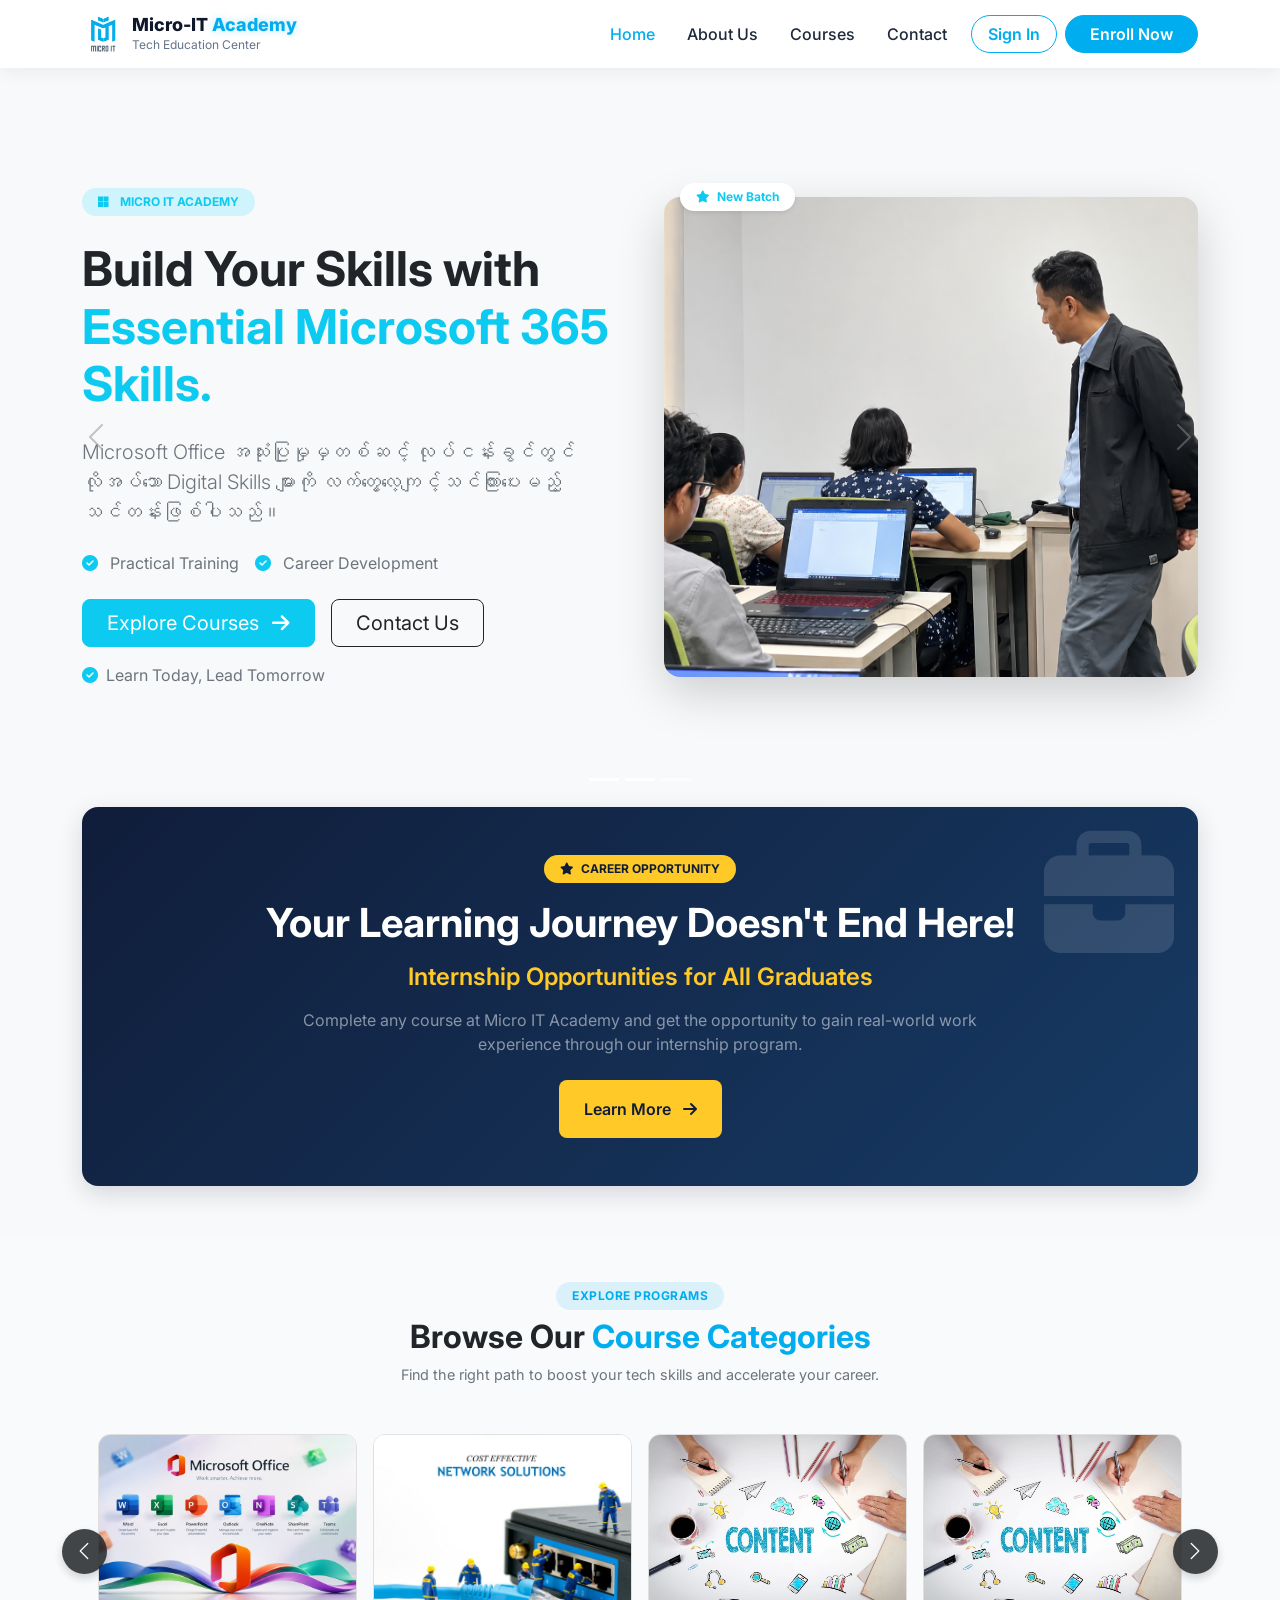
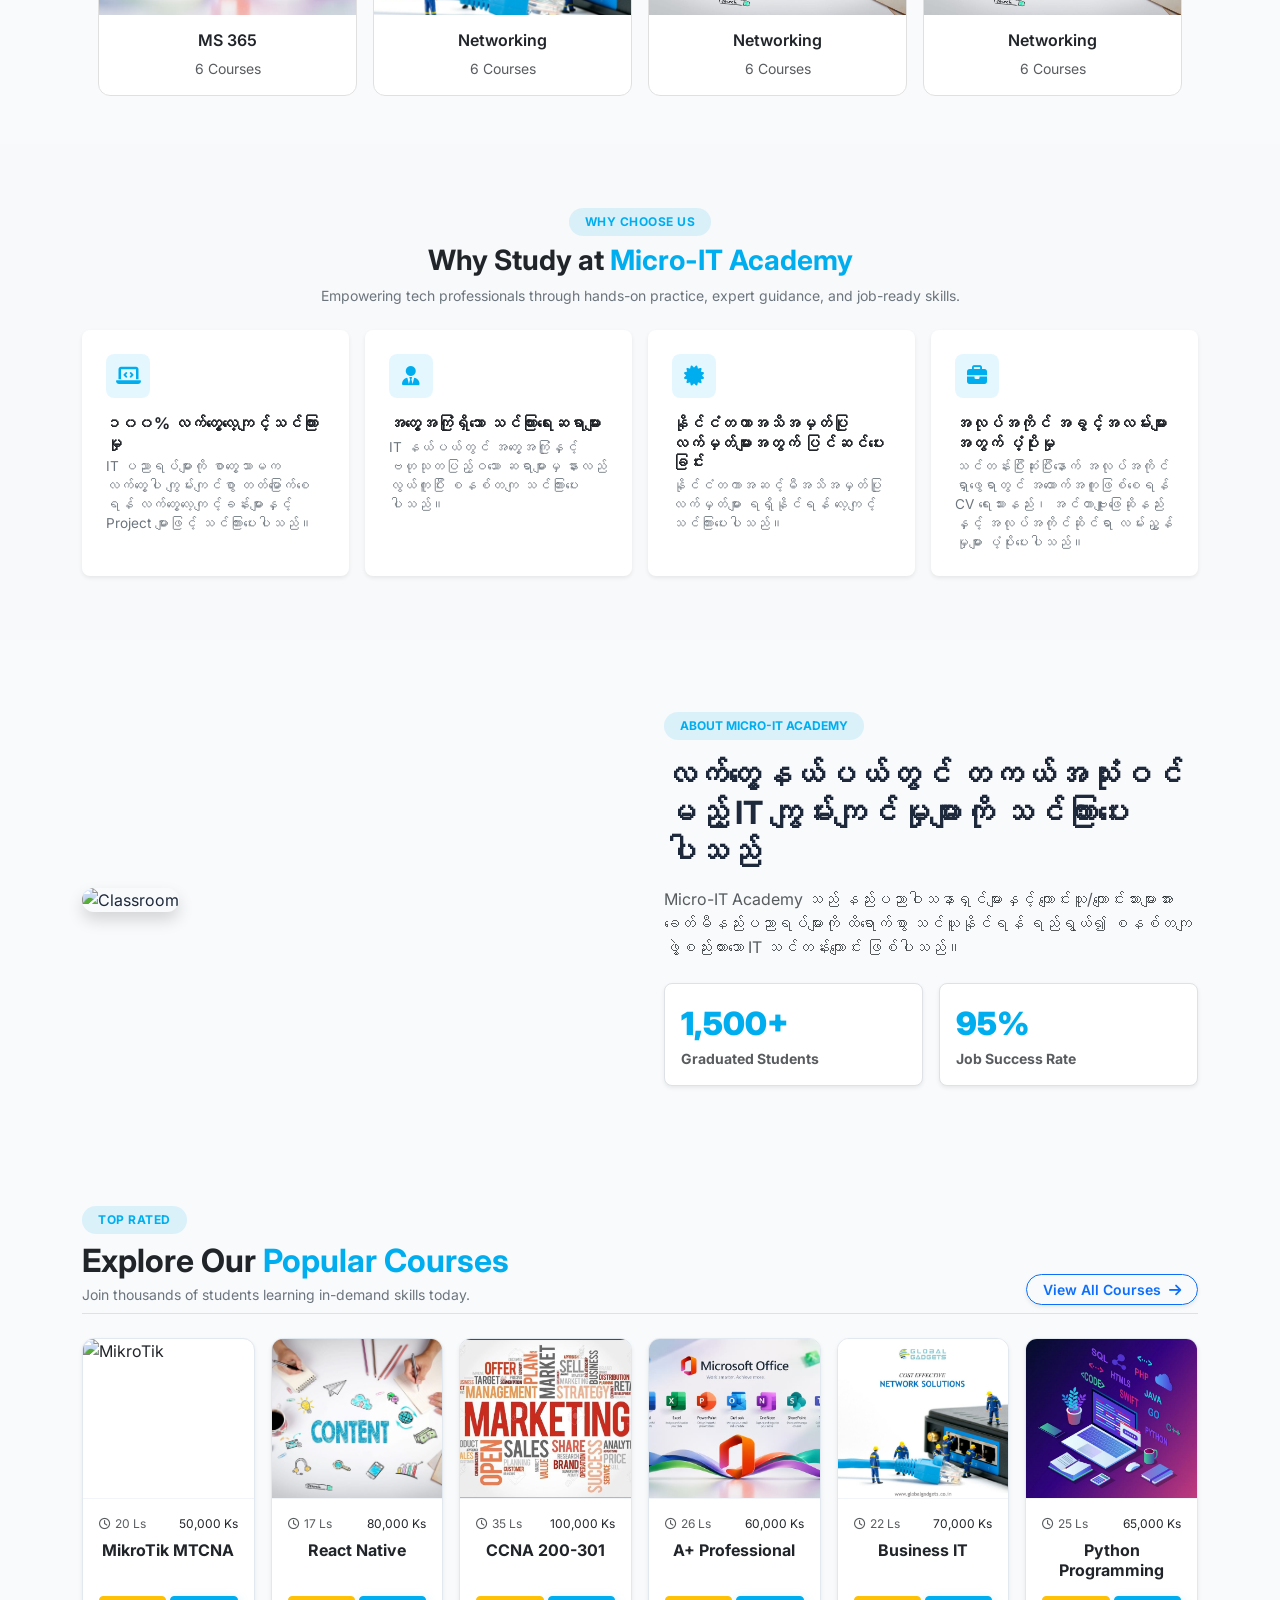
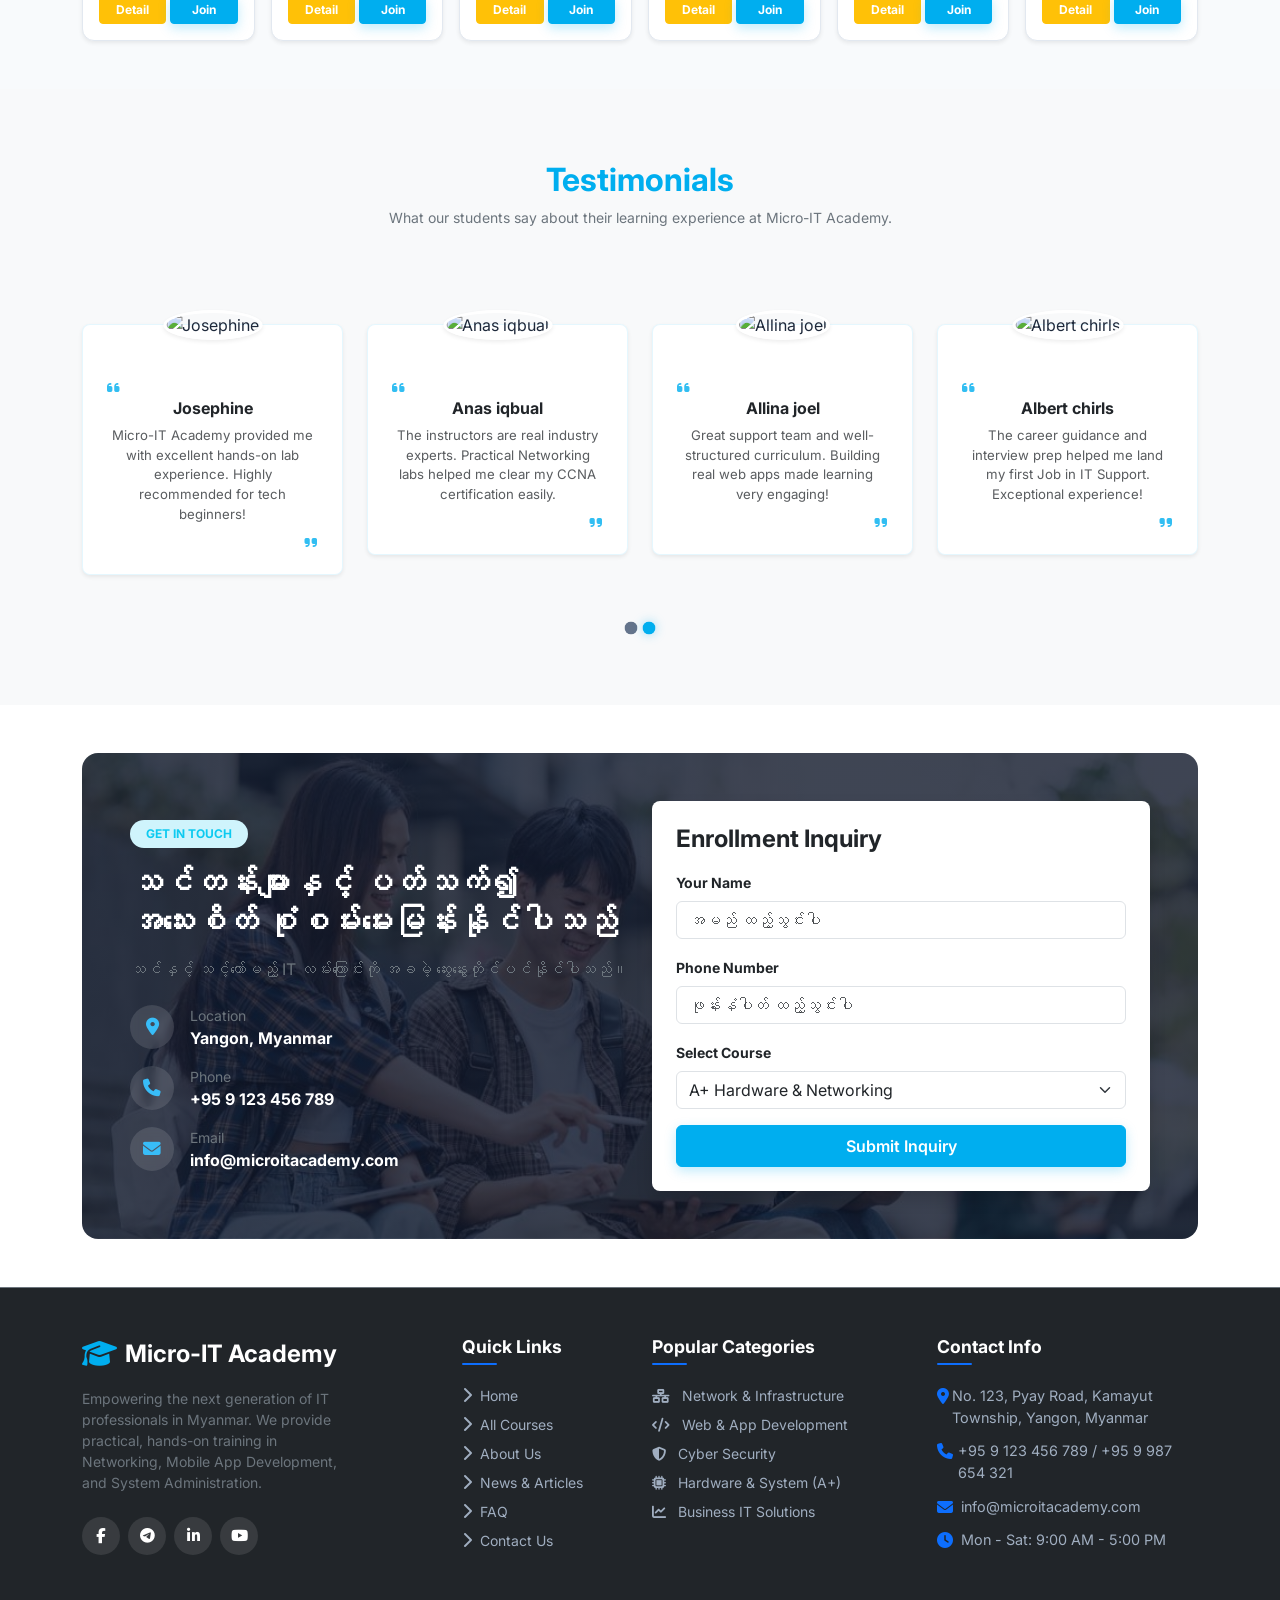
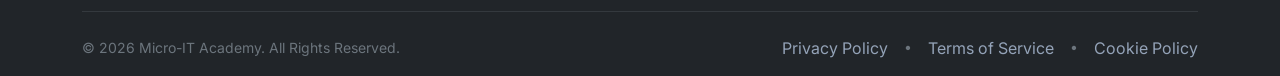
==== commit bec33903: "update" ====
--- a/index.html
+++ b/index.html
@@ -6,11 +6,13 @@
     <meta name="viewport" content="width=device-width, initial-scale=1.0">
     <title>Micro-IT Academy - Tech Education in Myanmar</title>
 
-    <!-- Bootstrap 5 CSS CDN -->
+    <!-- Bootstrap 5 CSS -->
     <link href="https://cdn.jsdelivr.net/npm/bootstrap@5.3.0/dist/css/bootstrap.min.css" rel="stylesheet">
-    <!-- Font Awesome Icons CDN -->
+
+    <!-- Font Awesome -->
     <link rel="stylesheet" href="https://cdnjs.cloudflare.com/ajax/libs/font-awesome/6.4.0/css/all.min.css">
-    <!-- Google Fonts: Inter -->
+
+    <!-- Google Fonts -->
     <link rel="preconnect" href="https://fonts.googleapis.com">
     <link rel="preconnect" href="https://fonts.gstatic.com" crossorigin>
     <link href="https://fonts.googleapis.com/css2?family=Inter:wght@400;500;600;700;800;900&display=swap"
@@ -26,7 +28,7 @@
     <!-- NAVIGATION BAR -->
     <nav class="navbar navbar-expand-lg sticky-top bg-white py-2 shadow-sm">
         <div class="container">
-            <!-- Brand Logo -->
+
             <a class="navbar-brand d-flex align-items-center gap-2" href="index.html">
                 <img src="image/microit-logo.png" alt="Micro-IT Logo" height="42">
                 <div>
@@ -35,13 +37,11 @@
                 </div>
             </a>
 
-            <!-- Mobile Toggler Button -->
             <button class="navbar-toggler border-0 shadow-none" type="button" data-bs-toggle="collapse"
                 data-bs-target="#navbarNav">
                 <i class="fa-solid fa-bars fs-4 text-dark"></i>
             </button>
 
-            <!-- Navbar Links & Buttons -->
             <div class="collapse navbar-collapse" id="navbarNav">
                 <ul class="navbar-nav ms-auto align-items-lg-center gap-lg-3 my-2 my-lg-0">
                     <li class="nav-item"><a class="nav-link active" href="index.html">Home</a></li>
@@ -50,7 +50,6 @@
                     <li class="nav-item"><a class="nav-link" href="contact.html">Contact</a></li>
                 </ul>
 
-                <!-- Custom Class များ သုံးထားသော Buttons -->
                 <div class="d-flex align-items-center gap-2 mt-2 mt-lg-0 ms-lg-3">
                     <a href="login.html" class="btn btn-signin px-3 rounded-pill fw-semibold">Sign In</a>
                     <a href="contact.html" class="btn btn-enroll px-4 rounded-pill fw-semibold">Enroll Now</a>
@@ -59,274 +58,714 @@
         </div>
     </nav>
 
-    <!-- HERO SECTION -->
-    <section id="home" class="hero-section d-flex align-items-center">
-        <div class="container pt-5 pb-0">
-            <div class="row align-items-end gy-4">
-                <!-- Left Content -->
-                <div class="col-lg-7 pb-5">
-                    <div class="badge-tagline mb-3">
-                        <span class="badge-dot"></span>
-                        Empowering Next-Gen IT Professionals in Myanmar
-                    </div>
-                    <h1 class="hero-title display-5 fw-bold mb-3">
-                        Build Your Future in Technology with <span>Micro-IT Academy</span>
-                    </h1>
-                    <p class="hero-description text-muted fs-5 mb-4">
-                        အနာဂတ်နည်းပညာလောကတွင် အောင်မြင်သော Hardware, Networking နှင့် Software Developer
-                        တစ်ယောက်ဖြစ်လာစေရန် လက်တွေ့အသုံးချ သင်ခန်းစာများဖြင့် စနစ်တကျ လေ့လာသင်ယူလိုက်ပါ။
-                    </p>
-                    <div class="d-flex flex-wrap gap-3 mb-4">
-                        <a href="#courses" class="btn btn-primary btn-lg px-4 fs-6">
-                            Explore Courses <i class="fa-solid fa-arrow-right ms-2"></i>
-                        </a>
-                        <a href="#contact" class="btn btn-outline-dark btn-lg px-4 fs-6">
-                            Contact Us <i class="fa-solid fa-phone ms-2"></i>
-                        </a>
-                    </div>
-                    <div class="d-flex flex-wrap gap-4 align-items-center">
-                        <div class="trust-item fw-semibold">
-                            <i class="fa-solid fa-circle-check text-primary me-1"></i> 100% Practical Training
-                        </div>
-                        <div class="trust-item fw-semibold">
-                            <i class="fa-solid fa-circle-check text-primary me-1"></i> Job Placement Support
-                        </div>
-                    </div>
-                </div>
-
-                <!-- Right Front Image (အောက်ခြေကပ်ပြီး အရွယ်အစားကြီးထားသည်) -->
-                <div class="col-lg-5 text-center d-flex align-items-end justify-content-center">
-                    <img src="image/Untitled design (4).png" alt="Micro-IT Academy Student" class="img-fluid hero-img">
-                </div>
-            </div>
+
+   
+<!-- HERO SECTION -->
+<section id="home" class="bg-light">
+
+    <!-- COURSE CAROUSEL -->
+    <div id="heroCarousel" class="carousel slide"
+        data-bs-ride="carousel" data-bs-interval="2000">
+
+        <div class="carousel-inner">
+
+            <!-- SLIDE 1: A+ COMPUTER SYSTEM MAINTENANCE -->
+            <div class="carousel-item active">
+
+                <div class="container py-5">
+                    <div class="row align-items-center py-lg-5 g-5">
+
+                        <!-- LEFT CONTENT -->
+                        <div class="col-lg-6 py-4 px-lg-4">
+
+                            <span class="badge bg-info-subtle text-info rounded-pill px-3 py-2 mb-4">
+                                <i class="fa-solid fa-screwdriver-wrench me-2"></i>
+                                A+ COMPUTER SYSTEM MAINTENANCE
+                            </span>
+
+                            <h1 class="display-5 fw-bold text-dark mb-4">
+                                Master Computer Skills with
+                                <span class="text-info">Practical A+ Training.</span>
+                            </h1>
+
+                            <p class="lead text-secondary mb-4">
+                                Computer Hardware အခြေခံများ၊ Operating System
+                                Installation၊ Software Troubleshooting နှင့်
+                                Computer Maintenance လုပ်ငန်းများကို လက်တွေ့
+                                လေ့ကျင့်သင်ကြားပေးမည့် သင်တန်းဖြစ်ပါသည်။
+                            </p>
+
+                            <div class="d-flex flex-wrap gap-3 mb-4">
+
+                                <a href="#courses" class="btn btn-info text-white btn-lg px-4 rounded-3">
+                                    Explore Courses
+                                    <i class="fa-solid fa-arrow-right ms-2"></i>
+                                </a>
+
+                                <a href="#contact" class="btn btn-outline-dark btn-lg px-4 rounded-3">
+                                    Contact Us
+                                </a>
+
+                            </div>
+
+                            <div class="d-flex align-items-center gap-2 text-secondary">
+                                <i class="fa-solid fa-circle-check text-info fs-5"></i>
+                                <span>Hands-on Practical Computer Training</span>
+                            </div>
+
+                        </div>
+
+                        <!-- RIGHT IMAGE -->
+                        <div class="col-lg-6">
+
+                            <div class="position-relative mx-lg-3">
+
+                                <div class="position-absolute top-0 end-0 bg-info opacity-10 rounded-4"
+                                    style="width: 85%; height: 90%; transform: translate(15px, -15px);">
+                                </div>
+
+                                <div class="position-relative overflow-hidden rounded-4 shadow-lg">
+
+                                    <img src="image/A+.jpg"
+                                        class="img-fluid w-100"
+                                        alt="A+ Computer System Maintenance Training"
+                                        style="height: 480px; object-fit: cover; object-position: center;">
+
+                                    <div class="position-absolute bottom-0 start-0 w-100 p-4 text-white"
+                                        style="background: linear-gradient(transparent, rgba(16, 29, 58, 0.9));">
+
+                                        <div class="d-flex align-items-center gap-3">
+
+                                            <div class="bg-info rounded-3 p-3">
+                                                <i class="fa-solid fa-screwdriver-wrench fs-4"></i>
+                                            </div>
+
+                                            <div>
+                                                <h5 class="fw-bold mb-1">Practical A+ Training</h5>
+                                                <small class="text-white-50">
+                                                    Learn by Doing. Build Real Skills.
+                                                </small>
+                                            </div>
+
+                                        </div>
+                                    </div>
+                                </div>
+
+                                <div class="position-absolute top-0 start-0 translate-middle-y bg-white shadow rounded-3 px-3 py-3 ms-2">
+                                    <div class="d-flex align-items-center gap-2">
+                                        <i class="fa-solid fa-computer text-info fs-5"></i>
+                                        <div>
+                                            <small class="fw-bold text-dark d-block">Hands-on Learning</small>
+                                            <small class="text-secondary">Practical Experience</small>
+                                        </div>
+                                    </div>
+                                </div>
+
+                                <div class="position-absolute bottom-0 end-0 translate-middle-y bg-white shadow rounded-3 px-3 py-3 me-2">
+                                    <div class="d-flex align-items-center gap-2">
+                                        <i class="fa-solid fa-tools text-info fs-5"></i>
+                                        <span class="fw-semibold text-dark small">Hardware & Repair</span>
+                                    </div>
+                                </div>
+
+                            </div>
+                        </div>
+
+                    </div>
+                </div>
+
+            </div>
+            <!-- END SLIDE 1 -->
+
+
+            <!-- SLIDE 2: MICROSOFT 365 -->
+            <div class="carousel-item">
+
+                <div class="container py-5">
+                    <div class="row align-items-center py-lg-5 g-5">
+
+                        <!-- LEFT CONTENT -->
+                        <div class="col-lg-6 py-4 px-lg-4">
+
+                            <span class="badge bg-info-subtle text-info rounded-pill px-3 py-2 mb-4">
+                                <i class="fa-brands fa-microsoft me-2"></i>
+                                MICRO IT ACADEMY
+                            </span>
+
+                            <h1 class="display-5 fw-bold text-dark mb-4">
+                                Build Your Skills with
+                                <span class="text-info">Essential Microsoft 365 Skills.</span>
+                            </h1>
+
+                            <p class="lead text-secondary mb-4">
+                                Microsoft Office အသုံးပြုမှုမှတစ်ဆင့်
+                                လုပ်ငန်းခွင်တွင် လိုအပ်သော Digital Skills များကို
+                                လက်တွေ့လေ့ကျင့်သင်ကြားပေးမည့် သင်တန်းဖြစ်ပါသည်။
+                            </p>
+
+                            <div class="d-flex flex-wrap gap-3 mb-4">
+
+                                <span class="text-secondary">
+                                    <i class="fa-solid fa-circle-check text-info me-2"></i>
+                                    Practical Training
+                                </span>
+
+                                <span class="text-secondary">
+                                    <i class="fa-solid fa-circle-check text-info me-2"></i>
+                                    Career Development
+                                </span>
+
+                            </div>
+
+                            <div class="d-flex flex-wrap gap-3">
+
+                                <a href="#courses" class="btn btn-info btn-lg text-white px-4 rounded-3">
+                                    Explore Courses
+                                    <i class="fa-solid fa-arrow-right ms-2"></i>
+                                </a>
+
+                                <a href="#contact" class="btn btn-lg btn-outline-dark px-4 rounded-3">
+                                    Contact Us
+                                </a>
+
+                            </div>
+                            <!--delete
+
+                            <div class="mt-5 d-flex align-items-center gap-3">
+
+                                <div class="rounded-circle d-flex align-items-center justify-content-center flex-shrink-0"
+                                    style="width: 50px; height: 50px; background-color: #DDF7FF;">
+
+                                    <i class="fa-solid fa-graduation-cap text-info"></i>
+
+                                </div>
+
+                                <div>
+                                    <h6 class="fw-bold text-dark mb-0">
+                                        Learn Today, Lead Tomorrow
+                                    </h6>
+
+                                    <small class="text-secondary">
+                                        Building Skills for a Digital Future
+                                    </small>
+                                </div>
+
+                            </div>
+                            -->
+                            <!-- FOOTER TEXT -->
+                <div class="d-flex align-items-center text-secondary mt-3">
+                    <i class="fa-solid fa-circle-check text-info me-2"></i>
+                    <span>Learn Today, Lead Tomorrow</span>
+                </div>
+
+                        </div>
+
+                        <!-- RIGHT IMAGE -->
+                        <div class="col-lg-6 px-lg-4">
+
+                            <div class="position-relative">
+
+                                <div class="position-absolute top-0 start-0 translate-middle-y ms-3"
+                                    style="z-index: 2;">
+
+                                    <span class="badge rounded-pill bg-white text-info shadow-sm px-3 py-2">
+                                        <i class="fa-solid fa-star me-1"></i>
+                                        New Batch
+                                    </span>
+
+                                </div>
+
+                                <div class="overflow-hidden rounded-4 shadow-lg">
+
+                                    <img src="image/microsoft365.png"
+                                        alt="Micro IT Academy Classroom"
+                                        class="img-fluid w-100 d-block"
+                                        style="height: 480px; object-fit: cover; object-position: center;">
+
+                                </div>
+
+                            </div>
+
+                        </div>
+
+                    </div>
+                </div>
+
+            </div>
+            <!-- END SLIDE 2 -->
+
+
+           
+<!-- SLIDE 3: WEB DEVELOPMENT -->
+<div class="carousel-item">
+
+    <div class="container py-5">
+        <div class="row align-items-center py-lg-5 g-5">
+
+            <!-- LEFT CONTENT -->
+            <div class="col-lg-6 py-4 px-lg-4">
+
+                <span class="badge bg-info-subtle text-info rounded-pill px-3 py-2 mb-4">
+                    <i class="fa-solid fa-code me-2"></i>
+                    WEB DEVELOPMENT COURSE
+                </span>
+
+                <h1 class="display-5 fw-bold text-dark mb-4">
+                    Start Your Journey in
+                    <span class="text-info">Web Development.</span>
+                </h1>
+
+                <p class="lead text-secondary mb-4">
+                    HTML, CSS, JavaScript နှင့် Bootstrap
+                    စသည့် Modern Web Technologies များကို
+                    လက်တွေ့လေ့ကျင့်သင်ကြားပြီး
+                    Professional Website များ ဖန်တီးနိုင်ရန်
+                    သင်ကြားပေးမည့် သင်တန်းဖြစ်ပါသည်။
+                </p>
+
+                <!-- TECHNOLOGY BADGES -->
+                <div class="d-flex flex-wrap gap-2 mb-4">
+
+                    <span class="badge bg-light text-secondary border rounded-pill px-3 py-2">
+                        <i class="fa-brands fa-html5 text-danger me-1"></i>
+                        HTML5
+                    </span>
+
+                    <span class="badge bg-light text-secondary border rounded-pill px-3 py-2">
+                        <i class="fa-brands fa-css3-alt text-primary me-1"></i>
+                        CSS3
+                    </span>
+
+                    <span class="badge bg-light text-secondary border rounded-pill px-3 py-2">
+                        <i class="fa-brands fa-js text-warning me-1"></i>
+                        JavaScript
+                    </span>
+
+                    <span class="badge bg-light text-secondary border rounded-pill px-3 py-2">
+                        <i class="fa-brands fa-bootstrap me-1" style="color: #7952b3;"></i>
+                        Bootstrap
+                    </span>
+
+                    <span class="badge bg-light text-secondary border rounded-pill px-3 py-2">
+                        <i class="fa-brands fa-php text-primary me-1"></i>
+                        PHP
+                    </span>
+
+                </div>
+
+                <!-- BUTTONS -->
+                <div class="d-flex flex-wrap gap-3 mb-4">
+
+                    <a href="#courses"
+                        class="btn btn-info text-white btn-lg px-4 rounded-3">
+                        Explore Courses
+                        <i class="fa-solid fa-arrow-right ms-2"></i>
+                    </a>
+
+                    <a href="#contact"
+                        class="btn btn-outline-dark btn-lg px-4 rounded-3">
+                        Contact Us
+                    </a>
+
+                </div>
+
+                <!-- FOOTER TEXT -->
+                <div class="d-flex align-items-center text-secondary">
+                    <i class="fa-solid fa-circle-check text-info me-2"></i>
+                    <span>Build. Code. Grow.</span>
+                </div>
+
+            </div>
+
+
+            <!-- RIGHT IMAGE -->
+            <div class="col-lg-6 px-lg-4">
+
+                <div class="position-relative d-flex align-items-center justify-content-center overflow-hidden rounded-4"
+                    style="height: 480px; background-color: #f8fcff;">
+
+                    <!-- Background Circle -->
+                    <div class="position-absolute top-50 start-50 translate-middle bg-info-subtle rounded-circle"
+                        style="width: 340px; height: 340px; opacity: 0.6;">
+                    </div>
+
+                    <!-- Outer Circle -->
+                    <div class="position-absolute top-50 start-50 translate-middle border border-info rounded-circle"
+                        style="width: 410px; height: 410px; opacity: 0.25;">
+                    </div>
+
+                    <!-- Main Image -->
+                    <img src="image/webdev.png"
+                        class="img-fluid position-relative"
+                        alt="Web Development Course Illustration"
+                        style="width: 100%; max-width: 500px; max-height: 440px; object-fit: contain; z-index: 2;">
+
+                    <!-- HTML5 Badge -->
+                    <div class="position-absolute top-0 start-0 bg-white text-danger border rounded-3 p-3 text-center d-none d-md-block"
+                        style="z-index: 3;">
+                        <i class="fa-brands fa-html5 fa-2x"></i>
+                        <div class="small fw-semibold mt-1">HTML5</div>
+                    </div>
+
+                    <!-- CSS3 Badge -->
+                    <div class="position-absolute top-0 end-0 bg-white text-primary border rounded-3 p-3 text-center d-none d-md-block"
+                        style="z-index: 3;">
+                        <i class="fa-brands fa-css3-alt fa-2x"></i>
+                        <div class="small fw-semibold mt-1">CSS3</div>
+                    </div>
+
+                    <!-- JavaScript Badge -->
+                    <div class="position-absolute bottom-0 start-0 bg-white text-warning border rounded-3 p-3 text-center d-none d-md-block"
+                        style="z-index: 3;">
+                        <i class="fa-brands fa-js fa-2x"></i>
+                        <div class="small fw-semibold mt-1">JavaScript</div>
+                    </div>
+
+                    <!-- Bootstrap Badge -->
+                    <div class="position-absolute bottom-0 end-0 bg-white border rounded-3 p-3 text-center d-none d-md-block"
+                        style="z-index: 3; color: #7952b3;">
+                        <i class="fa-brands fa-bootstrap fa-2x"></i>
+                        <div class="small fw-semibold mt-1">Bootstrap</div>
+                    </div>
+
+                </div>
+
+            </div>
+
+        </div>
+    </div>
+
+</div>
+<!-- END SLIDE 3 -->
+
+
+        </div>
+
+
+        <!-- PREVIOUS ARROW -->
+        <button class="carousel-control-prev" type="button"
+            data-bs-target="#heroCarousel" data-bs-slide="prev">
+
+            <span class="carousel-control-prev-icon"
+                aria-hidden="true" style="filter: invert(45%);"></span>
+
+            <span class="visually-hidden">Previous</span>
+        </button>
+
+
+        <!-- NEXT ARROW -->
+        <button class="carousel-control-next" type="button"
+            data-bs-target="#heroCarousel" data-bs-slide="next">
+
+            <span class="carousel-control-next-icon"
+                aria-hidden="true" style="filter: invert(45%);"></span>
+
+            <span class="visually-hidden">Next</span>
+        </button>
+
+
+        <!-- CAROUSEL INDICATORS -->
+        <div class="carousel-indicators">
+
+            <button type="button" data-bs-target="#heroCarousel"
+                data-bs-slide-to="0" class="active"
+                aria-current="true" aria-label="Slide 1"></button>
+
+            <button type="button" data-bs-target="#heroCarousel"
+                data-bs-slide-to="1" aria-label="Slide 2"></button>
+
+            <button type="button" data-bs-target="#heroCarousel"
+                data-bs-slide-to="2" aria-label="Slide 3"></button>
+
+        </div>
+
+    </div>
+    <!-- END COURSE CAROUSEL -->
+
+
+    <!-- INTERNSHIP OPPORTUNITY SECTION -->
+    <div class="container pb-5">
+
+        <div class="position-relative overflow-hidden rounded-4 p-4 p-md-5"
+            style="background: linear-gradient(135deg, #101d3a, #173b65);
+                   box-shadow: 0 8px 25px rgba(16, 29, 58, 0.15);">
+
+            <!-- Decorative Icon -->
+            <div class="position-absolute top-0 end-0 p-4 d-none d-md-block"
+                style="opacity: 0.12;">
+
+                <i class="fa-solid fa-briefcase text-white"
+                    style="font-size: 130px;"></i>
+
+            </div>
+
+            <div class="position-relative text-center">
+
+                <span class="badge rounded-pill px-3 py-2 mb-3"
+                    style="background-color: #ffc928; color: #101d3a;">
+
+                    <i class="fa-solid fa-star me-1"></i>
+                    CAREER OPPORTUNITY
+
+                </span>
+
+                <h2 class="display-6 fw-bold text-white mb-3">
+                    Your Learning Journey Doesn't End Here!
+                </h2>
+
+                <h4 class="fw-semibold mb-3"
+                    style="color: #ffc928;">
+
+                    Internship Opportunities for All Graduates
+
+                </h4>
+
+                <p class="text-white-50 mx-auto mb-4"
+                    style="max-width: 750px;">
+
+                    Complete any course at Micro IT Academy and get
+                    the opportunity to gain real-world work experience
+                    through our internship program.
+
+                </p>
+
+                <a href="#contact"
+                    class="btn fw-semibold px-4 py-3 rounded-3"
+                    style="background-color: #ffc928; color: #101d3a;">
+
+                    Learn More
+                    <i class="fa-solid fa-arrow-right ms-2"></i>
+
+                </a>
+
+            </div>
+
+        </div>
+
+    </div>
+    <!-- END INTERNSHIP OPPORTUNITY SECTION -->
+
+</section>
+<!-- END HERO SECTION -->
+
+
+
+    
+
+
+    <!-- COURSE CATEGORY -->
+    <section class="container py-5">
+
+        <div class="text-center max-w-2xl mx-auto mb-5">
+            <span class="badge bg-primary-subtle text-primary fw-bold px-3 py-2 rounded-pill mb-2 text-uppercase"
+                style="letter-spacing: 0.5px; font-size: 0.75rem;">
+                Explore Programs
+            </span>
+
+            <h2 class="fw-bold fs-2 text-dark mb-2">
+                Browse Our <span class="text-primary">Course Categories</span>
+            </h2>
+
+            <p class="text-secondary small mb-0" style="font-size: 0.9rem;">
+                Find the right path to boost your tech skills and accelerate your career.
+            </p>
+        </div>
+
+        <div id="categoryCarousel" class="carousel slide" data-bs-ride="carousel" data-bs-interval="2000">
+
+            <div class="carousel-inner px-3">
+
+                <div class="carousel-item active">
+                    <div class="row row-cols-1 row-cols-sm-2 row-cols-md-4 g-3">
+
+                        <div class="col d-block">
+                            <div class="card" style="width: 18rem;">
+                                <img src="image/category_networking.jpg" class="card-img-top" alt="Networking">
+                                <div class="card-body">
+                                    <h5 class="card-title fw-semibold fs-6 text-dark">Networking</h5>
+                                    <p class="card-text text-muted small mb-0">6 Courses</p>
+                                </div>
+                            </div>
+                        </div>
+
+                        <div class="col d-none d-sm-block">
+                            <div class="card" style="width: 18rem;">
+                                <img src="image/category_web.jpg" class="card-img-top" alt="Web Development">
+                                <div class="card-body">
+                                    <h5 class="card-title fw-semibold fs-6 text-dark">Web development</h5>
+                                    <p class="card-text text-muted small mb-0">6 Courses</p>
+                                </div>
+                            </div>
+                        </div>
+
+                        <div class="col d-none d-md-block">
+                            <div class="card" style="width: 18rem;">
+                                <img src="image/category_marketing.jpg" class="card-img-top" alt="Marketing">
+                                <div class="card-body">
+                                    <h5 class="card-title fw-semibold fs-6 text-dark">Sale and Marketing</h5>
+                                    <p class="card-text text-muted small mb-0">6 Courses</p>
+                                </div>
+                            </div>
+                        </div>
+
+                        <div class="col d-none d-md-block">
+                            <div class="card" style="width: 18rem;">
+                                <img src="image/category_conetent.jpg" class="card-img-top" alt="Content">
+                                <div class="card-body">
+                                    <h5 class="card-title fw-semibold fs-6 text-dark">Content</h5>
+                                    <p class="card-text text-muted small mb-0">6 Courses</p>
+                                </div>
+                            </div>
+                        </div>
+
+                    </div>
+                </div>
+
+
+                <div class="carousel-item">
+                    <div class="row row-cols-1 row-cols-sm-2 row-cols-md-4 g-3">
+
+                        <div class="col d-block">
+                            <div class="card" style="width: 18rem;">
+                                <img src="image/category_ms365.jpg" class="card-img-top" alt="MS 365">
+                                <div class="card-body">
+                                    <h5 class="card-title fw-semibold fs-6 text-dark">MS 365</h5>
+                                    <p class="card-text text-muted small mb-0">6 Courses</p>
+                                </div>
+                            </div>
+                        </div>
+
+                        <div class="col d-none d-sm-block">
+                            <div class="card" style="width: 18rem;">
+                                <img src="image/category_networking.jpg" class="card-img-top" alt="Networking">
+                                <div class="card-body">
+                                    <h5 class="card-title fw-semibold fs-6 text-dark">Networking</h5>
+                                    <p class="card-text text-muted small mb-0">6 Courses</p>
+                                </div>
+                            </div>
+                        </div>
+
+                        <div class="col d-none d-md-block">
+                            <div class="card" style="width: 18rem;">
+                                <img src="image/category_conetent.jpg" class="card-img-top" alt="Content">
+                                <div class="card-body">
+                                    <h5 class="card-title fw-semibold fs-6 text-dark">Networking</h5>
+                                    <p class="card-text text-muted small mb-0">6 Courses</p>
+                                </div>
+                            </div>
+                        </div>
+
+                        <div class="col d-none d-md-block">
+                            <div class="card" style="width: 18rem;">
+                                <img src="image/category_conetent.jpg" class="card-img-top" alt="Content">
+                                <div class="card-body">
+                                    <h5 class="card-title fw-semibold fs-6 text-dark">Networking</h5>
+                                    <p class="card-text text-muted small mb-0">6 Courses</p>
+                                </div>
+                            </div>
+                        </div>
+
+                    </div>
+                </div>
+
+            </div>
+
+            <button class="carousel-control-prev custom-nav" type="button"
+                data-bs-target="#categoryCarousel" data-bs-slide="prev">
+                <span class="carousel-control-prev-icon bg-dark rounded-circle" aria-hidden="true"></span>
+                <span class="visually-hidden">Previous</span>
+            </button>
+
+            <button class="carousel-control-next custom-nav" type="button"
+                data-bs-target="#categoryCarousel" data-bs-slide="next">
+                <span class="carousel-control-next-icon bg-dark rounded-circle" aria-hidden="true"></span>
+                <span class="visually-hidden">Next</span>
+            </button>
+
         </div>
     </section>
-
-    <!-- WHY US -->
+<!-- WHY US -->
     <section id="why-us" class="py-5 bg-light">
         <div class="container py-3">
 
-            <!-- Section Header -->
             <div class="text-center max-w-2xl mx-auto mb-4">
                 <span class="badge bg-primary-subtle text-primary fw-bold px-3 py-2 rounded-pill mb-2 text-uppercase"
                     style="letter-spacing: 0.5px; font-size: 0.75rem;">
                     Why Choose Us
                 </span>
+
                 <h2 class="fw-bold fs-3 text-dark mb-2">
                     Why Study at <span class="text-primary">Micro-IT Academy</span>
                 </h2>
+
                 <p class="text-secondary small mb-0">
                     Empowering tech professionals through hands-on practice, expert guidance, and job-ready skills.
                 </p>
             </div>
 
-            <!-- Features Grid -->
             <div class="row g-3">
 
-                <!-- Card 1 -->
                 <div class="col-sm-6 col-lg-3">
                     <div class="card why-us-card h-100 border-0 rounded-3 p-2 shadow-sm">
                         <div class="card-body p-3 text-start">
                             <div class="icon-box mb-3 rounded-3 d-flex align-items-center justify-content-center">
                                 <i class="fa-solid fa-laptop-code fs-5 text-primary"></i>
                             </div>
-                            <h6 class="card-title fw-bold text-dark mb-1">100% Practical Labs</h6>
+                            <h6 class="card-title fw-bold text-dark mb-1">၁၀၀% လက်တွေ့လေ့ကျင့်သင်ကြားမှု</h6>
                             <p class="card-text text-secondary small mb-0"
                                 style="font-size: 0.85rem; line-height: 1.4;">
-                                Gain hands-on experience through real-world projects and interactive lab environments.
+                                 IT ပညာရပ်များကို စာတွေ့သာမက လက်တွေ့ပါ ကျွမ်းကျင်စွာ တတ်မြောက်စေရန် လက်တွေ့လေ့ကျင့်ခန်းများနှင့် Project များဖြင့် သင်ကြားပေးပါသည်။
                             </p>
                         </div>
                     </div>
                 </div>
 
-                <!-- Card 2 -->
                 <div class="col-sm-6 col-lg-3">
                     <div class="card why-us-card h-100 border-0 rounded-3 p-2 shadow-sm">
                         <div class="card-body p-3 text-start">
                             <div class="icon-box mb-3 rounded-3 d-flex align-items-center justify-content-center">
                                 <i class="fa-solid fa-user-tie fs-5 text-primary"></i>
                             </div>
-                            <h6 class="card-title fw-bold text-dark mb-1">Expert Instructors</h6>
+                            <h6 class="card-title fw-bold text-dark mb-1">အတွေ့အကြုံရှိသော သင်ကြားရေးဆရာများ</h6>
                             <p class="card-text text-secondary small mb-0"
                                 style="font-size: 0.85rem; line-height: 1.4;">
-                                Learn directly from seasoned IT professionals with real industry mentorship.
+                                IT နယ်ပယ်တွင် အတွေ့အကြုံနှင့် ဗဟုသုတပြည့်ဝသော ဆရာများမှ နားလည်လွယ်ကူပြီး စနစ်တကျ သင်ကြားပေးပါသည်။
                             </p>
                         </div>
                     </div>
                 </div>
 
-                <!-- Card 3 -->
                 <div class="col-sm-6 col-lg-3">
                     <div class="card why-us-card h-100 border-0 rounded-3 p-2 shadow-sm">
                         <div class="card-body p-3 text-start">
                             <div class="icon-box mb-3 rounded-3 d-flex align-items-center justify-content-center">
                                 <i class="fa-solid fa-certificate fs-5 text-primary"></i>
                             </div>
-                            <h6 class="card-title fw-bold text-dark mb-1">Global Certification</h6>
+                            <h6 class="card-title fw-bold text-dark mb-1">နိုင်ငံတကာအသိအမှတ်ပြု လက်မှတ်များအတွက် ပြင်ဆင်ပေးခြင်း</h6>
                             <p class="card-text text-secondary small mb-0"
                                 style="font-size: 0.85rem; line-height: 1.4;">
-                                Comprehensive exam preparation for CCNA, MikroTik, and CompTIA certifications.
+                               နိုင်ငံတကာအဆင့်မီအသိအမှတ်ပြု လက်မှတ်များ ရရှိနိုင်ရန် လေ့ကျင့်သင်ကြားပေးပါသည်။
                             </p>
                         </div>
                     </div>
                 </div>
 
-                <!-- Card 4 -->
                 <div class="col-sm-6 col-lg-3">
                     <div class="card why-us-card h-100 border-0 rounded-3 p-2 shadow-sm">
                         <div class="card-body p-3 text-start">
                             <div class="icon-box mb-3 rounded-3 d-flex align-items-center justify-content-center">
                                 <i class="fa-solid fa-briefcase fs-5 text-primary"></i>
                             </div>
-                            <h6 class="card-title fw-bold text-dark mb-1">Career Guidance</h6>
+                            <h6 class="card-title fw-bold text-dark mb-1">အလုပ်အကိုင် အခွင့်အလမ်းများအတွက် ပံ့ပိုးမှု</h6>
                             <p class="card-text text-secondary small mb-0"
                                 style="font-size: 0.85rem; line-height: 1.4;">
-                                Receive job preparation support, resume building, and career guidance.
+                                သင်တန်းပြီးဆုံးပြီးနောက် အလုပ်အကိုင်ရှာဖွေရာတွင် အထောက်အကူဖြစ်စေရန် CV ရေးသားနည်း၊ အင်တာဗျူးဖြေဆိုနည်းနှင့် အလုပ်အကိုင်ဆိုင်ရာ လမ်းညွှန်မှုများ ပံ့ပိုးပေးပါသည်။
                             </p>
                         </div>
                     </div>
                 </div>
 
             </div>
-        </div>
-    </section>
-
-    <!-- COURSE CATEGORY -->
-    <section class="container py-5">
-        <div class="text-center max-w-2xl mx-auto mb-5">
-            <span class="badge bg-primary-subtle text-primary fw-bold px-3 py-2 rounded-pill mb-2 text-uppercase"
-                style="letter-spacing: 0.5px; font-size: 0.75rem;">
-                Explore Programs
-            </span>
-            <h2 class="fw-bold fs-2 text-dark mb-2">
-                Browse Our <span class="text-primary">Course Categories</span>
-            </h2>
-            <p class="text-secondary small mb-0" style="font-size: 0.9rem;">
-                Find the right path to boost your tech skills and accelerate your career.
-            </p>
-        </div>
-
-        <div id="categoryCarousel" class="carousel slide" data-bs-ride="carousel" data-bs-interval="3000">
-            <div class="carousel-inner px-3">
-
-                <div class="carousel-item active">
-                    <div class="row row-cols-1 row-cols-sm-2 row-cols-md-4 g-3">
-
-                        <div class="col d-block">
-
-                            <div class="">
-                                <div class="card" style="width: 18rem;">
-                                    <img src="image/category_networking.jpg" class="card-img-top" alt="...">
-                                    <div class="card-body">
-                                        <h5 class="card-title fw-semibold fs-6 text-dark">Networking</h5>
-                                        <p class="card-text text-muted small mb-0">6 Courses</p>
-                                    </div>
-                                </div>
-                            </div>
-                        </div>
-
-                        <div class="col d-none d-sm-block">
-                            <div class="">
-                                <div class="card" style="width: 18rem;">
-                                    <img src="image/category_web.jpg" class="card-img-top" alt="...">
-                                    <div class="card-body">
-                                        <h5 class="card-title fw-semibold fs-6 text-dark">Web development</h5>
-                                        <p class="card-text text-muted small mb-0">6 Courses</p>
-                                    </div>
-                                </div>
-                            </div>
-                        </div>
-
-                        <div class="col d-none d-md-block">
-                            <div class="">
-                                <div class="card" style="width: 18rem;">
-                                    <img src="image/category_marketing.jpg" class="card-img-top" alt="...">
-                                    <div class="card-body">
-                                        <h5 class="card-title fw-semibold fs-6 text-dark">Sale and Marketing</h5>
-                                        <p class="card-text text-muted small mb-0">6 Courses</p>
-                                    </div>
-                                </div>
-                            </div>
-                        </div>
-
-                        <div class="col d-none d-md-block">
-                            <div class="">
-                                <div class="card" style="width: 18rem;">
-                                    <img src="image/category_conetent.jpg" class="card-img-top" alt="...">
-                                    <div class="card-body">
-                                        <h5 class="card-title fw-semibold fs-6 text-dark">Content</h5>
-                                        <p class="card-text text-muted small mb-0">6 Courses</p>
-                                    </div>
-                                </div>
-                            </div>
-                        </div>
-                    </div>
-                </div>
-
-                <div class="carousel-item">
-                    <div class="row row-cols-1 row-cols-sm-2 row-cols-md-4 g-3">
-                        <div class="col d-block">
-                            <div class="">
-                                <div class="card" style="width: 18rem;">
-                                    <img src="image/category_ms365.jpg" class="card-img-top" alt="...">
-                                    <div class="card-body">
-                                        <h5 class="card-title fw-semibold fs-6 text-dark">MS 365</h5>
-                                        <p class="card-text text-muted small mb-0">6 Courses</p>
-                                    </div>
-                                </div>
-                            </div>
-                        </div>
-
-                        <div class="col d-none d-sm-block">
-                            <div class="">
-                                <div class="card" style="width: 18rem;">
-                                    <img src="image/category_networking.jpg" class="card-img-top" alt="...">
-                                    <div class="card-body">
-                                        <h5 class="card-title fw-semibold fs-6 text-dark">Networking</h5>
-                                        <p class="card-text text-muted small mb-0">6 Courses</p>
-                                    </div>
-                                </div>
-                            </div>
-                        </div>
-
-                        <div class="col d-none d-md-block">
-                            <div class="">
-                                <div class="card" style="width: 18rem;">
-                                    <img src="image/category_conetent.jpg" class="card-img-top" alt="...">
-                                    <div class="card-body">
-                                        <h5 class="card-title fw-semibold fs-6 text-dark">Networking</h5>
-                                        <p class="card-text text-muted small mb-0">6 Courses</p>
-                                    </div>
-                                </div>
-                            </div>
-                        </div>
-
-                        <div class="col d-none d-md-block">
-                            <div class="">
-                                <div class="card" style="width: 18rem;">
-                                    <img src="image/category_conetent.jpg" class="card-img-top" alt="...">
-                                    <div class="card-body">
-                                        <h5 class="card-title fw-semibold fs-6 text-dark">Networking</h5>
-                                        <p class="card-text text-muted small mb-0">6 Courses</p>
-                                    </div>
-                                </div>
-                            </div>
-                        </div>
-                    </div>
-                </div>
-
-            </div>
-
-            <button class="carousel-control-prev custom-nav" type="button" data-bs-target="#categoryCarousel"
-                data-bs-slide="prev">
-                <span class="carousel-control-prev-icon bg-dark rounded-circle" aria-hidden="true"></span>
-                <span class="visually-hidden">Previous</span>
-            </button>
-            <button class="carousel-control-next custom-nav" type="button" data-bs-target="#categoryCarousel"
-                data-bs-slide="next">
-                <span class="carousel-control-next-icon bg-dark rounded-circle" aria-hidden="true"></span>
-                <span class="visually-hidden">Next</span>
-            </button>
         </div>
     </section>
 
@@ -334,81 +773,102 @@
     <section id="about" class="py-5">
         <div class="container py-4">
             <div class="row align-items-center gy-4">
+
                 <div class="col-lg-6">
                     <img src="https://images.unsplash.com/photo-1522202176988-66273c2fd55f?q=80&w=800&auto=format&fit=crop"
                         class="img-fluid rounded-4 shadow" alt="Classroom">
                 </div>
+
                 <div class="col-lg-6 ps-lg-4">
-                    <span
-                        class="badge bg-primary-subtle text-primary fw-bold text-uppercase px-3 py-2 rounded-pill mb-3">About
-                        Micro-IT Academy</span>
-                    <h2 class="fw-bold mb-3">လက်တွေ့နယ်ပယ်တွင် တကယ်အသုံးဝင်မည့် IT ကျွမ်းကျင်မှုများကို သင်ကြားပေးပါသည်
+
+                    <span class="badge bg-primary-subtle text-primary fw-bold text-uppercase px-3 py-2 rounded-pill mb-3">
+                        About Micro-IT Academy
+                    </span>
+
+                    <h2 class="fw-bold mb-3">
+                        လက်တွေ့နယ်ပယ်တွင် တကယ်အသုံးဝင်မည့် IT ကျွမ်းကျင်မှုများကို သင်ကြားပေးပါသည်
                     </h2>
-                    <p class="text-muted mb-4">Micro-IT Academy သည် နည်းပညာဝါသနာရှင်များနှင့်
+
+                    <p class="text-muted mb-4">
+                        Micro-IT Academy သည် နည်းပညာဝါသနာရှင်များနှင့်
                         ကျောင်းသူ/ကျောင်းသားများအား ခေတ်မီနည်းပညာရပ်များကို ထိရောက်စွာ သင်ယူနိုင်ရန် ရည်ရွယ်၍ စနစ်တကျ
-                        ဖွဲ့စည်းထားသော IT သင်တန်းကျောင်း ဖြစ်ပါသည်။</p>
+                        ဖွဲ့စည်းထားသော IT သင်တန်းကျောင်း ဖြစ်ပါသည်။
+                    </p>
 
                     <div class="row g-3">
+
                         <div class="col-6">
                             <div class="p-3 bg-white rounded-3 border shadow-sm">
                                 <div class="fs-2 fw-black text-primary">1,500+</div>
                                 <div class="small fw-bold text-muted">Graduated Students</div>
                             </div>
                         </div>
+
                         <div class="col-6">
                             <div class="p-3 bg-white rounded-3 border shadow-sm">
                                 <div class="fs-2 fw-black text-primary">95%</div>
                                 <div class="small fw-bold text-muted">Job Success Rate</div>
                             </div>
                         </div>
-                    </div>
-                </div>
+
+                    </div>
+                </div>
+
             </div>
         </div>
     </section>
 
+
     <!-- POPULAR COURSE -->
     <section class="container py-5">
 
         <div class="d-flex flex-column flex-md-row align-items-md-end justify-content-between mb-4 pb-2 border-bottom">
-            <!-- Left Side: Title & Subtitle -->
+
             <div class="text-start mb-3 mb-md-0">
+
                 <span class="badge bg-primary-subtle text-primary fw-bold px-3 py-2 rounded-pill mb-2 text-uppercase"
                     style="letter-spacing: 0.5px; font-size: 0.75rem;">
                     Top Rated
                 </span>
+
                 <h2 class="fw-bold fs-2 text-dark mb-1">
                     Explore Our <span class="text-primary">Popular Courses</span>
                 </h2>
+
                 <p class="text-secondary small mb-0" style="font-size: 0.875rem;">
                     Join thousands of students learning in-demand skills today.
                 </p>
-            </div>
-
-            <!-- Right Side: View All Link/Button -->
+
+            </div>
+
             <div class="text-start text-md-end">
                 <a href="course.html" class="btn btn-outline-primary btn-sm rounded-pill px-3 fw-semibold shadow-sm">
                     View All Courses <i class="fa-solid fa-arrow-right ms-1"></i>
                 </a>
             </div>
+
         </div>
 
+
         <div class="row g-2 g-md-3" id="courseList">
 
-            <!-- Card 1 -->
+            <!-- CARD 1 -->
             <div class="col-6 col-md-4 col-xl-2">
                 <div class="card course-card h-100 shadow-sm">
-                    <img src="[https://img.freepik.com/free-vector/technology-network-background-vector_53876-119938.jpg](https://img.freepik.com/free-vector/technology-network-background-vector_53876-119938.jpg)"
+                    <img src="https://img.freepik.com/free-vector/technology-network-background-vector_53876-119938.jpg"
                         class="course-img" alt="MikroTik">
+
                     <div class="card-body p-2 p-md-3 d-flex flex-column justify-content-between">
                         <div>
                             <div class="d-flex justify-content-between align-items-center mb-2 flex-wrap">
-                                <small class="text-muted" style="font-size: 0.75rem;"><i
-                                        class="fa-regular fa-clock me-1"></i>20 Ls</small>
+                                <small class="text-muted" style="font-size: 0.75rem;">
+                                    <i class="fa-regular fa-clock me-1"></i>20 Ls
+                                </small>
                                 <span class="badge-price small" style="font-size: 0.75rem;">50,000 Ks</span>
                             </div>
                             <h6 class="fw-bold mb-3 text-dark fs-6">MikroTik MTCNA</h6>
                         </div>
+
                         <div class="d-flex gap-1 mt-auto">
                             <button class="btn btn-warning btn-sm w-50 text-white fw-bold p-1"
                                 style="font-size: 0.75rem;">Detail</button>
@@ -419,19 +879,23 @@
                 </div>
             </div>
 
-            <!-- Card 2 -->
+
+            <!-- CARD 2 -->
             <div class="col-6 col-md-4 col-xl-2">
                 <div class="card course-card h-100 shadow-sm">
                     <img src="image/category_conetent.jpg" class="course-img" alt="React Native">
+
                     <div class="card-body p-2 p-md-3 d-flex flex-column justify-content-between">
                         <div>
                             <div class="d-flex justify-content-between align-items-center mb-2 flex-wrap">
-                                <small class="text-muted" style="font-size: 0.75rem;"><i
-                                        class="fa-regular fa-clock me-1"></i>17 Ls</small>
+                                <small class="text-muted" style="font-size: 0.75rem;">
+                                    <i class="fa-regular fa-clock me-1"></i>17 Ls
+                                </small>
                                 <span class="badge-price small" style="font-size: 0.75rem;">80,000 Ks</span>
                             </div>
                             <h6 class="fw-bold mb-3 text-dark fs-6">React Native</h6>
                         </div>
+
                         <div class="d-flex gap-1 mt-auto">
                             <button class="btn btn-warning btn-sm w-50 text-white fw-bold p-1"
                                 style="font-size: 0.75rem;">Detail</button>
@@ -442,19 +906,23 @@
                 </div>
             </div>
 
-            <!-- Card 3 -->
+
+            <!-- CARD 3 -->
             <div class="col-6 col-md-4 col-xl-2">
                 <div class="card course-card h-100 shadow-sm">
                     <img src="image/category_marketing.jpg" class="course-img" alt="CCNA">
+
                     <div class="card-body p-2 p-md-3 d-flex flex-column justify-content-between">
                         <div>
                             <div class="d-flex justify-content-between align-items-center mb-2 flex-wrap">
-                                <small class="text-muted" style="font-size: 0.75rem;"><i
-                                        class="fa-regular fa-clock me-1"></i>35 Ls</small>
+                                <small class="text-muted" style="font-size: 0.75rem;">
+                                    <i class="fa-regular fa-clock me-1"></i>35 Ls
+                                </small>
                                 <span class="badge-price small" style="font-size: 0.75rem;">100,000 Ks</span>
                             </div>
                             <h6 class="fw-bold mb-3 text-dark fs-6">CCNA 200-301</h6>
                         </div>
+
                         <div class="d-flex gap-1 mt-auto">
                             <button class="btn btn-warning btn-sm w-50 text-white fw-bold p-1"
                                 style="font-size: 0.75rem;">Detail</button>
@@ -465,19 +933,23 @@
                 </div>
             </div>
 
-            <!-- Card 4 -->
+
+            <!-- CARD 4 -->
             <div class="col-6 col-md-4 col-xl-2">
                 <div class="card course-card h-100 shadow-sm">
                     <img src="image/category_ms365.jpg" class="course-img" alt="A+ Professional">
+
                     <div class="card-body p-2 p-md-3 d-flex flex-column justify-content-between">
                         <div>
                             <div class="d-flex justify-content-between align-items-center mb-2 flex-wrap">
-                                <small class="text-muted" style="font-size: 0.75rem;"><i
-                                        class="fa-regular fa-clock me-1"></i>26 Ls</small>
+                                <small class="text-muted" style="font-size: 0.75rem;">
+                                    <i class="fa-regular fa-clock me-1"></i>26 Ls
+                                </small>
                                 <span class="badge-price small" style="font-size: 0.75rem;">60,000 Ks</span>
                             </div>
                             <h6 class="fw-bold mb-3 text-dark fs-6">A+ Professional</h6>
                         </div>
+
                         <div class="d-flex gap-1 mt-auto">
                             <button class="btn btn-warning btn-sm w-50 text-white fw-bold p-1"
                                 style="font-size: 0.75rem;">Detail</button>
@@ -488,19 +960,23 @@
                 </div>
             </div>
 
-            <!-- Card 5 -->
+
+            <!-- CARD 5 -->
             <div class="col-6 col-md-4 col-xl-2">
                 <div class="card course-card h-100 shadow-sm">
                     <img src="image/category_networking.jpg" class="course-img" alt="Business IT">
+
                     <div class="card-body p-2 p-md-3 d-flex flex-column justify-content-between">
                         <div>
                             <div class="d-flex justify-content-between align-items-center mb-2 flex-wrap">
-                                <small class="text-muted" style="font-size: 0.75rem;"><i
-                                        class="fa-regular fa-clock me-1"></i>22 Ls</small>
+                                <small class="text-muted" style="font-size: 0.75rem;">
+                                    <i class="fa-regular fa-clock me-1"></i>22 Ls
+                                </small>
                                 <span class="badge-price small" style="font-size: 0.75rem;">70,000 Ks</span>
                             </div>
                             <h6 class="fw-bold mb-3 text-dark fs-6">Business IT</h6>
                         </div>
+
                         <div class="d-flex gap-1 mt-auto">
                             <button class="btn btn-warning btn-sm w-50 text-white fw-bold p-1"
                                 style="font-size: 0.75rem;">Detail</button>
@@ -511,19 +987,23 @@
                 </div>
             </div>
 
-            <!-- Card 6 -->
+
+            <!-- CARD 6 -->
             <div class="col-6 col-md-4 col-xl-2">
                 <div class="card course-card h-100 shadow-sm">
                     <img src="image/category_web.jpg" class="course-img" alt="Python">
+
                     <div class="card-body p-2 p-md-3 d-flex flex-column justify-content-between">
                         <div>
                             <div class="d-flex justify-content-between align-items-center mb-2 flex-wrap">
-                                <small class="text-muted" style="font-size: 0.75rem;"><i
-                                        class="fa-regular fa-clock me-1"></i>25 Ls</small>
+                                <small class="text-muted" style="font-size: 0.75rem;">
+                                    <i class="fa-regular fa-clock me-1"></i>25 Ls
+                                </small>
                                 <span class="badge-price small" style="font-size: 0.75rem;">65,000 Ks</span>
                             </div>
                             <h6 class="fw-bold mb-3 text-dark fs-6">Python Programming</h6>
                         </div>
+
                         <div class="d-flex gap-1 mt-auto">
                             <button class="btn btn-warning btn-sm w-50 text-white fw-bold p-1"
                                 style="font-size: 0.75rem;">Detail</button>
@@ -535,16 +1015,13 @@
             </div>
 
         </div>
-
-
-
     </section>
+
 
     <!-- TESTIMONIAL -->
     <section id="testimonials" class="py-5 bg-light">
         <div class="container py-4">
 
-            <!-- Section Header -->
             <div class="text-center max-w-2xl mx-auto mb-5">
                 <h2 class="fw-bold fs-2 text-primary mb-2">Testimonials</h2>
                 <p class="text-secondary small mb-0" style="font-size: 0.875rem;">
@@ -552,25 +1029,26 @@
                 </p>
             </div>
 
-            <!-- Testimonial Auto Carousel -->
-            <div id="testimonialOverlapCarousel" class="carousel slide pt-4" data-bs-ride="carousel"
-                data-bs-interval="4000">
+
+            <div id="testimonialOverlapCarousel" class="carousel slide pt-4"
+                data-bs-ride="carousel" data-bs-interval="2000">
 
                 <div class="carousel-inner overflow-visible">
 
-                    <!-- Slide 1 (4 Cards) -->
+                    <!-- TESTIMONIAL SLIDE 1 -->
                     <div class="carousel-item active">
                         <div class="row g-4 justify-content-center">
 
-                            <!-- Card 1 -->
+                            <!-- CARD 1 -->
                             <div class="col-12 col-sm-6 col-lg-3">
-                                <div
-                                    class="testimonial-overlap-card bg-white rounded-3 p-4 text-center shadow-sm position-relative mt-4">
+                                <div class="testimonial-overlap-card bg-white rounded-3 p-4 text-center shadow-sm position-relative mt-4">
+
                                     <div class="profile-img-wrapper position-absolute top-0 start-50 translate-middle">
                                         <img src="https://i.pravatar.cc/150?img=49" alt="Josephine"
-                                            class="rounded-circle border border-3 border-white shadow-sm" width="90"
-                                            height="90" style="object-fit: cover;">
-                                    </div>
+                                            class="rounded-circle border border-3 border-white shadow-sm"
+                                            width="90" height="90" style="object-fit: cover;">
+                                    </div>
+
                                     <div class="card-content pt-4 mt-2">
                                         <i class="fa-solid fa-quote-left quote-icon quote-start text-primary"></i>
                                         <h6 class="fw-bold text-dark mt-2 mb-2">Josephine</h6>
@@ -580,18 +1058,21 @@
                                         </p>
                                         <i class="fa-solid fa-quote-right quote-icon quote-end text-primary"></i>
                                     </div>
-                                </div>
-                            </div>
-
-                            <!-- Card 2 -->
+
+                                </div>
+                            </div>
+
+
+                            <!-- CARD 2 -->
                             <div class="col-12 col-sm-6 col-lg-3">
-                                <div
-                                    class="testimonial-overlap-card bg-white rounded-3 p-4 text-center shadow-sm position-relative mt-4">
+                                <div class="testimonial-overlap-card bg-white rounded-3 p-4 text-center shadow-sm position-relative mt-4">
+
                                     <div class="profile-img-wrapper position-absolute top-0 start-50 translate-middle">
                                         <img src="https://i.pravatar.cc/150?img=12" alt="Anas iqbual"
-                                            class="rounded-circle border border-3 border-white shadow-sm" width="90"
-                                            height="90" style="object-fit: cover;">
-                                    </div>
+                                            class="rounded-circle border border-3 border-white shadow-sm"
+                                            width="90" height="90" style="object-fit: cover;">
+                                    </div>
+
                                     <div class="card-content pt-4 mt-2">
                                         <i class="fa-solid fa-quote-left quote-icon quote-start text-primary"></i>
                                         <h6 class="fw-bold text-dark mt-2 mb-2">Anas iqbual</h6>
@@ -601,18 +1082,21 @@
                                         </p>
                                         <i class="fa-solid fa-quote-right quote-icon quote-end text-primary"></i>
                                     </div>
-                                </div>
-                            </div>
-
-                            <!-- Card 3 -->
+
+                                </div>
+                            </div>
+
+
+                            <!-- CARD 3 -->
                             <div class="col-12 col-sm-6 col-lg-3">
-                                <div
-                                    class="testimonial-overlap-card bg-white rounded-3 p-4 text-center shadow-sm position-relative mt-4">
+                                <div class="testimonial-overlap-card bg-white rounded-3 p-4 text-center shadow-sm position-relative mt-4">
+
                                     <div class="profile-img-wrapper position-absolute top-0 start-50 translate-middle">
                                         <img src="https://i.pravatar.cc/150?img=47" alt="Allina joel"
-                                            class="rounded-circle border border-3 border-white shadow-sm" width="90"
-                                            height="90" style="object-fit: cover;">
-                                    </div>
+                                            class="rounded-circle border border-3 border-white shadow-sm"
+                                            width="90" height="90" style="object-fit: cover;">
+                                    </div>
+
                                     <div class="card-content pt-4 mt-2">
                                         <i class="fa-solid fa-quote-left quote-icon quote-start text-primary"></i>
                                         <h6 class="fw-bold text-dark mt-2 mb-2">Allina joel</h6>
@@ -622,18 +1106,21 @@
                                         </p>
                                         <i class="fa-solid fa-quote-right quote-icon quote-end text-primary"></i>
                                     </div>
-                                </div>
-                            </div>
-
-                            <!-- Card 4 -->
+
+                                </div>
+                            </div>
+
+
+                            <!-- CARD 4 -->
                             <div class="col-12 col-sm-6 col-lg-3">
-                                <div
-                                    class="testimonial-overlap-card bg-white rounded-3 p-4 text-center shadow-sm position-relative mt-4">
+                                <div class="testimonial-overlap-card bg-white rounded-3 p-4 text-center shadow-sm position-relative mt-4">
+
                                     <div class="profile-img-wrapper position-absolute top-0 start-50 translate-middle">
                                         <img src="https://i.pravatar.cc/150?img=60" alt="Albert chirls"
-                                            class="rounded-circle border border-3 border-white shadow-sm" width="90"
-                                            height="90" style="object-fit: cover;">
-                                    </div>
+                                            class="rounded-circle border border-3 border-white shadow-sm"
+                                            width="90" height="90" style="object-fit: cover;">
+                                    </div>
+
                                     <div class="card-content pt-4 mt-2">
                                         <i class="fa-solid fa-quote-left quote-icon quote-start text-primary"></i>
                                         <h6 class="fw-bold text-dark mt-2 mb-2">Albert chirls</h6>
@@ -643,26 +1130,28 @@
                                         </p>
                                         <i class="fa-solid fa-quote-right quote-icon quote-end text-primary"></i>
                                     </div>
-                                </div>
-                            </div>
-
-
-
-                        </div>
-                    </div>
-
-                    <div class="carousel-item active">
+
+                                </div>
+                            </div>
+
+                        </div>
+                    </div>
+
+
+                    <!-- TESTIMONIAL SLIDE 2 -->
+                    <div class="carousel-item">
                         <div class="row g-4 justify-content-center">
 
-                            <!-- Card 1 -->
+                            <!-- CARD 1 -->
                             <div class="col-12 col-sm-6 col-lg-3">
-                                <div
-                                    class="testimonial-overlap-card bg-white rounded-3 p-4 text-center shadow-sm position-relative mt-4">
+                                <div class="testimonial-overlap-card bg-white rounded-3 p-4 text-center shadow-sm position-relative mt-4">
+
                                     <div class="profile-img-wrapper position-absolute top-0 start-50 translate-middle">
                                         <img src="https://i.pravatar.cc/150?img=49" alt="Josephine"
-                                            class="rounded-circle border border-3 border-white shadow-sm" width="90"
-                                            height="90" style="object-fit: cover;">
-                                    </div>
+                                            class="rounded-circle border border-3 border-white shadow-sm"
+                                            width="90" height="90" style="object-fit: cover;">
+                                    </div>
+
                                     <div class="card-content pt-4 mt-2">
                                         <i class="fa-solid fa-quote-left quote-icon quote-start text-primary"></i>
                                         <h6 class="fw-bold text-dark mt-2 mb-2">Josephine</h6>
@@ -672,18 +1161,21 @@
                                         </p>
                                         <i class="fa-solid fa-quote-right quote-icon quote-end text-primary"></i>
                                     </div>
-                                </div>
-                            </div>
-
-                            <!-- Card 2 -->
+
+                                </div>
+                            </div>
+
+
+                            <!-- CARD 2 -->
                             <div class="col-12 col-sm-6 col-lg-3">
-                                <div
-                                    class="testimonial-overlap-card bg-white rounded-3 p-4 text-center shadow-sm position-relative mt-4">
+                                <div class="testimonial-overlap-card bg-white rounded-3 p-4 text-center shadow-sm position-relative mt-4">
+
                                     <div class="profile-img-wrapper position-absolute top-0 start-50 translate-middle">
                                         <img src="https://i.pravatar.cc/150?img=12" alt="Anas iqbual"
-                                            class="rounded-circle border border-3 border-white shadow-sm" width="90"
-                                            height="90" style="object-fit: cover;">
-                                    </div>
+                                            class="rounded-circle border border-3 border-white shadow-sm"
+                                            width="90" height="90" style="object-fit: cover;">
+                                    </div>
+
                                     <div class="card-content pt-4 mt-2">
                                         <i class="fa-solid fa-quote-left quote-icon quote-start text-primary"></i>
                                         <h6 class="fw-bold text-dark mt-2 mb-2">Anas iqbual</h6>
@@ -693,18 +1185,21 @@
                                         </p>
                                         <i class="fa-solid fa-quote-right quote-icon quote-end text-primary"></i>
                                     </div>
-                                </div>
-                            </div>
-
-                            <!-- Card 3 -->
+
+                                </div>
+                            </div>
+
+
+                            <!-- CARD 3 -->
                             <div class="col-12 col-sm-6 col-lg-3">
-                                <div
-                                    class="testimonial-overlap-card bg-white rounded-3 p-4 text-center shadow-sm position-relative mt-4">
+                                <div class="testimonial-overlap-card bg-white rounded-3 p-4 text-center shadow-sm position-relative mt-4">
+
                                     <div class="profile-img-wrapper position-absolute top-0 start-50 translate-middle">
                                         <img src="https://i.pravatar.cc/150?img=47" alt="Allina joel"
-                                            class="rounded-circle border border-3 border-white shadow-sm" width="90"
-                                            height="90" style="object-fit: cover;">
-                                    </div>
+                                            class="rounded-circle border border-3 border-white shadow-sm"
+                                            width="90" height="90" style="object-fit: cover;">
+                                    </div>
+
                                     <div class="card-content pt-4 mt-2">
                                         <i class="fa-solid fa-quote-left quote-icon quote-start text-primary"></i>
                                         <h6 class="fw-bold text-dark mt-2 mb-2">Allina joel</h6>
@@ -714,18 +1209,21 @@
                                         </p>
                                         <i class="fa-solid fa-quote-right quote-icon quote-end text-primary"></i>
                                     </div>
-                                </div>
-                            </div>
-
-                            <!-- Card 4 -->
+
+                                </div>
+                            </div>
+
+
+                            <!-- CARD 4 -->
                             <div class="col-12 col-sm-6 col-lg-3">
-                                <div
-                                    class="testimonial-overlap-card bg-white rounded-3 p-4 text-center shadow-sm position-relative mt-4">
+                                <div class="testimonial-overlap-card bg-white rounded-3 p-4 text-center shadow-sm position-relative mt-4">
+
                                     <div class="profile-img-wrapper position-absolute top-0 start-50 translate-middle">
                                         <img src="https://i.pravatar.cc/150?img=60" alt="Albert chirls"
-                                            class="rounded-circle border border-3 border-white shadow-sm" width="90"
-                                            height="90" style="object-fit: cover;">
-                                    </div>
+                                            class="rounded-circle border border-3 border-white shadow-sm"
+                                            width="90" height="90" style="object-fit: cover;">
+                                    </div>
+
                                     <div class="card-content pt-4 mt-2">
                                         <i class="fa-solid fa-quote-left quote-icon quote-start text-primary"></i>
                                         <h6 class="fw-bold text-dark mt-2 mb-2">Albert chirls</h6>
@@ -735,22 +1233,26 @@
                                         </p>
                                         <i class="fa-solid fa-quote-right quote-icon quote-end text-primary"></i>
                                     </div>
-                                </div>
-                            </div>
-
-
-
-                        </div>
-                    </div>
-
-                </div>
-
-                <!-- Indicators / Navigation Dots -->
+
+                                </div>
+                            </div>
+
+                        </div>
+                    </div>
+
+                </div>
+
+
+                <!-- TESTIMONIAL INDICATORS -->
                 <div class="carousel-indicators custom-indicators position-relative mt-5 mb-0">
-                    <button type="button" data-bs-target="#testimonialOverlapCarousel" data-bs-slide-to="0"
-                        class="active" aria-current="true" aria-label="Slide 1"></button>
-                    <button type="button" data-bs-target="#testimonialOverlapCarousel" data-bs-slide-to="1"
-                        aria-label="Slide 2"></button>
+
+                    <button type="button" data-bs-target="#testimonialOverlapCarousel"
+                        data-bs-slide-to="0" class="active" aria-current="true"
+                        aria-label="Slide 1"></button>
+
+                    <button type="button" data-bs-target="#testimonialOverlapCarousel"
+                        data-bs-slide-to="1" aria-label="Slide 2"></button>
+
                 </div>
 
             </div>
@@ -760,55 +1262,80 @@
 
 
     <!-- CONTACT SECTION -->
-    <section id="contact" class="py-5 bg-white ">
+    <section id="contact" class="py-5 bg-white">
         <div class="container">
+
             <div class="bg-imag text-white rounded-4 p-4 p-md-5">
                 <div class="row gy-4 align-items-center">
+
                     <div class="col-lg-6">
-                        <span
-                            class="badge bg-info-subtle text-info fw-bold text-uppercase px-3 py-2 rounded-pill mb-3">Get
-                            In Touch</span>
-                        <h2 class="fw-bold mb-3">သင်တန်းများနှင့် ပတ်သက်၍ အသေးစိတ် စုံစမ်းမေးမြန်းနိုင်ပါသည်</h2>
-                        <p class="text-secondary mb-4">သင်နှင့် သင့်တော်မည့် IT လမ်းကြောင်းကို အခမဲ့
-                            ဆွေးနွေးတိုင်ပင်နိုင်ပါသည်။</p>
+
+                        <span class="badge bg-info-subtle text-info fw-bold text-uppercase px-3 py-2 rounded-pill mb-3">
+                            Get In Touch
+                        </span>
+
+                        <h2 class="fw-bold mb-3">
+                            သင်တန်းများနှင့် ပတ်သက်၍ အသေးစိတ် စုံစမ်းမေးမြန်းနိုင်ပါသည်
+                        </h2>
+
+                        <p class="text-secondary mb-4">
+                            သင်နှင့် သင့်တော်မည့် IT လမ်းကြောင်းကို အခမဲ့
+                            ဆွေးနွေးတိုင်ပင်နိုင်ပါသည်။
+                        </p>
 
                         <div class="d-flex align-items-center gap-3 mb-3">
-                            <div class="contact-icon-bg"><i class="fa-solid fa-location-dot"></i></div>
+                            <div class="contact-icon-bg">
+                                <i class="fa-solid fa-location-dot"></i>
+                            </div>
                             <div>
                                 <div class="small text-secondary">Location</div>
                                 <div class="fw-bold">Yangon, Myanmar</div>
                             </div>
                         </div>
+
                         <div class="d-flex align-items-center gap-3 mb-3">
-                            <div class="contact-icon-bg"><i class="fa-solid fa-phone"></i></div>
+                            <div class="contact-icon-bg">
+                                <i class="fa-solid fa-phone"></i>
+                            </div>
                             <div>
                                 <div class="small text-secondary">Phone</div>
                                 <div class="fw-bold">+95 9 123 456 789</div>
                             </div>
                         </div>
+
                         <div class="d-flex align-items-center gap-3">
-                            <div class="contact-icon-bg"><i class="fa-solid fa-envelope"></i></div>
+                            <div class="contact-icon-bg">
+                                <i class="fa-solid fa-envelope"></i>
+                            </div>
                             <div>
                                 <div class="small text-secondary">Email</div>
                                 <div class="fw-bold">info@microitacademy.com</div>
                             </div>
                         </div>
-                    </div>
-
-                    <!-- Form -->
+
+                    </div>
+
+
+                    <!-- ENROLLMENT FORM -->
                     <div class="col-lg-6">
                         <div class="bg-white text-dark p-4 rounded-3 shadow">
+
                             <h4 class="fw-bold mb-3">Enrollment Inquiry</h4>
+
                             <form id="inquiryForm">
+
                                 <div class="mb-3">
                                     <label class="form-label small fw-bold">Your Name</label>
-                                    <input type="text" class="form-control" placeholder="အမည် ထည့်သွင်းပါ" required>
-                                </div>
+                                    <input type="text" class="form-control"
+                                        placeholder="အမည် ထည့်သွင်းပါ" required>
+                                </div>
+
                                 <div class="mb-3">
                                     <label class="form-label small fw-bold">Phone Number</label>
-                                    <input type="tel" class="form-control" placeholder="ဖုန်းနံပါတ် ထည့်သွင်းပါ"
-                                        required>
-                                </div>
+                                    <input type="tel" class="form-control"
+                                        placeholder="ဖုန်းနံပါတ် ထည့်သွင်းပါ" required>
+                                </div>
+
                                 <div class="mb-3">
                                     <label class="form-label small fw-bold">Select Course</label>
                                     <select class="form-select">
@@ -817,116 +1344,216 @@
                                         <option>Professional Software Engineering</option>
                                     </select>
                                 </div>
-                                <button type="submit" class="btn btn-primary w-100 py-2 fw-semibold">Submit
-                                    Inquiry</button>
+
+                                <button type="submit" class="btn btn-primary w-100 py-2 fw-semibold">
+                                    Submit Inquiry
+                                </button>
+
                             </form>
                         </div>
                     </div>
-                </div>
-            </div>
+
+                </div>
+            </div>
+
         </div>
     </section>
 
+
     <!-- FOOTER -->
     <footer class="bg-dark text-secondary pt-5 pb-3 border-top border-secondary">
+
         <div class="container">
+
             <div class="row g-4 mb-5">
 
-                <!-- Column 1: Brand & About -->
+                <!-- COLUMN 1 -->
                 <div class="col-12 col-md-6 col-lg-3">
+
                     <div class="d-flex align-items-center mb-3">
                         <i class="fa-solid fa-graduation-cap text-primary fs-3 me-2"></i>
                         <span class="fs-4 fw-bold text-white tracking-wide">Micro-IT Academy</span>
                     </div>
+
                     <p class="small text-secondary mb-4 leading-relaxed">
                         Empowering the next generation of IT professionals in Myanmar. We provide practical, hands-on
                         training in Networking, Mobile App Development, and System Administration.
                     </p>
+
                     <div class="d-flex gap-2">
-                        <a href="#" class="social-btn" aria-label="Facebook"><i class="fa-brands fa-facebook-f"></i></a>
-                        <a href="#" class="social-btn" aria-label="Telegram"><i class="fa-brands fa-telegram"></i></a>
-                        <a href="#" class="social-btn" aria-label="LinkedIn"><i
-                                class="fa-brands fa-linkedin-in"></i></a>
-                        <a href="#" class="social-btn" aria-label="YouTube"><i class="fa-brands fa-youtube"></i></a>
-                    </div>
-                </div>
-
-                <!-- Column 2: Quick Links -->
+                        <a href="#" class="social-btn" aria-label="Facebook">
+                            <i class="fa-brands fa-facebook-f"></i>
+                        </a>
+
+                        <a href="#" class="social-btn" aria-label="Telegram">
+                            <i class="fa-brands fa-telegram"></i>
+                        </a>
+
+                        <a href="#" class="social-btn" aria-label="LinkedIn">
+                            <i class="fa-brands fa-linkedin-in"></i>
+                        </a>
+
+                        <a href="#" class="social-btn" aria-label="YouTube">
+                            <i class="fa-brands fa-youtube"></i>
+                        </a>
+                    </div>
+
+                </div>
+
+
+                <!-- COLUMN 2 -->
                 <div class="col-6 col-md-6 col-lg-2 ms-lg-auto">
+
                     <h5 class="footer-heading">Quick Links</h5>
+
                     <ul class="list-unstyled mb-0 small">
-                        <li><a href="#" class="footer-link"><i class="fa-solid fa-chevron-right fs-6 me-1 small"></i>
-                                Home</a></li>
-                        <li><a href="#" class="footer-link"><i class="fa-solid fa-chevron-right fs-6 me-1 small"></i>
-                                All Courses</a></li>
-                        <li><a href="#" class="footer-link"><i class="fa-solid fa-chevron-right fs-6 me-1 small"></i>
-                                About Us</a></li>
-                        <li><a href="#" class="footer-link"><i class="fa-solid fa-chevron-right fs-6 me-1 small"></i>
-                                News & Articles</a></li>
-                        <li><a href="#" class="footer-link"><i class="fa-solid fa-chevron-right fs-6 me-1 small"></i>
-                                FAQ</a></li>
-                        <li><a href="#" class="footer-link"><i class="fa-solid fa-chevron-right fs-6 me-1 small"></i>
-                                Contact Us</a></li>
+                        <li>
+                            <a href="#" class="footer-link">
+                                <i class="fa-solid fa-chevron-right fs-6 me-1 small"></i> Home
+                            </a>
+                        </li>
+
+                        <li>
+                            <a href="#" class="footer-link">
+                                <i class="fa-solid fa-chevron-right fs-6 me-1 small"></i> All Courses
+                            </a>
+                        </li>
+
+                        <li>
+                            <a href="#" class="footer-link">
+                                <i class="fa-solid fa-chevron-right fs-6 me-1 small"></i> About Us
+                            </a>
+                        </li>
+
+                        <li>
+                            <a href="#" class="footer-link">
+                                <i class="fa-solid fa-chevron-right fs-6 me-1 small"></i> News & Articles
+                            </a>
+                        </li>
+
+                        <li>
+                            <a href="#" class="footer-link">
+                                <i class="fa-solid fa-chevron-right fs-6 me-1 small"></i> FAQ
+                            </a>
+                        </li>
+
+                        <li>
+                            <a href="#" class="footer-link">
+                                <i class="fa-solid fa-chevron-right fs-6 me-1 small"></i> Contact Us
+                            </a>
+                        </li>
                     </ul>
-                </div>
-
-                <!-- Column 3: Course Categories -->
+
+                </div>
+
+
+                <!-- COLUMN 3 -->
                 <div class="col-6 col-md-6 col-lg-3">
+
                     <h5 class="footer-heading">Popular Categories</h5>
+
                     <ul class="list-unstyled mb-0 small">
-                        <li><a href="#" class="footer-link"><i class="fa-solid fa-network-wired me-2"></i> Network &
-                                Infrastructure</a></li>
-                        <li><a href="#" class="footer-link"><i class="fa-solid fa-code me-2"></i> Web & App
-                                Development</a></li>
-                        <li><a href="#" class="footer-link"><i class="fa-solid fa-shield-halved me-2"></i> Cyber
-                                Security</a></li>
-                        <li><a href="#" class="footer-link"><i class="fa-solid fa-microchip me-2"></i> Hardware & System
-                                (A+)</a></li>
-                        <li><a href="#" class="footer-link"><i class="fa-solid fa-chart-line me-2"></i> Business IT
-                                Solutions</a></li>
+
+                        <li>
+                            <a href="#" class="footer-link">
+                                <i class="fa-solid fa-network-wired me-2"></i>
+                                Network & Infrastructure
+                            </a>
+                        </li>
+
+                        <li>
+                            <a href="#" class="footer-link">
+                                <i class="fa-solid fa-code me-2"></i>
+                                Web & App Development
+                            </a>
+                        </li>
+
+                        <li>
+                            <a href="#" class="footer-link">
+                                <i class="fa-solid fa-shield-halved me-2"></i>
+                                Cyber Security
+                            </a>
+                        </li>
+
+                        <li>
+                            <a href="#" class="footer-link">
+                                <i class="fa-solid fa-microchip me-2"></i>
+                                Hardware & System (A+)
+                            </a>
+                        </li>
+
+                        <li>
+                            <a href="#" class="footer-link">
+                                <i class="fa-solid fa-chart-line me-2"></i>
+                                Business IT Solutions
+                            </a>
+                        </li>
+
                     </ul>
-                </div>
-
-                <!-- Column 4: Contact Info -->
+
+                </div>
+
+
+                <!-- COLUMN 4 -->
                 <div class="col-12 col-md-6 col-lg-3">
+
                     <h5 class="footer-heading">Contact Info</h5>
+
                     <div class="contact-item">
                         <i class="fa-solid fa-location-dot"></i>
                         <span>No. 123, Pyay Road, Kamayut Township, Yangon, Myanmar</span>
                     </div>
+
                     <div class="contact-item">
                         <i class="fa-solid fa-phone"></i>
                         <span>+95 9 123 456 789 / +95 9 987 654 321</span>
                     </div>
+
                     <div class="contact-item">
                         <i class="fa-solid fa-envelope"></i>
                         <span>info@microitacademy.com</span>
                     </div>
+
                     <div class="contact-item">
                         <i class="fa-solid fa-clock"></i>
                         <span>Mon - Sat: 9:00 AM - 5:00 PM</span>
                     </div>
-                </div>
-                <hr class="border-secondary opacity-25 my-4">
-
-                <!-- Bottom Copyright & Legal Links -->
-                <div
-                    class="d-flex flex-column flex-md-row align-items-center justify-content-between gap-3 text-center text-md-start">
-                    <p class="small mb-0 text-secondary">&copy; 2026 Micro-IT Academy. All Rights Reserved.</p>
-                    <div class="d-flex gap-3">
-                        <a href="#" class="legal-link">Privacy Policy</a>
-                        <span class="text-secondary small">•</span>
-                        <a href="#" class="legal-link">Terms of Service</a>
-                        <span class="text-secondary small">•</span>
-                        <a href="#" class="legal-link">Cookie Policy</a>
-                    </div>
-                </div>
+
+                </div>
+
+            </div>
+
+
+            <hr class="border-secondary opacity-25 my-4">
+
+
+            <!-- COPYRIGHT -->
+            <div class="d-flex flex-column flex-md-row align-items-center justify-content-between gap-3 text-center text-md-start">
+
+                <p class="small mb-0 text-secondary">
+                    &copy; 2026 Micro-IT Academy. All Rights Reserved.
+                </p>
+
+                <div class="d-flex gap-3">
+                    <a href="#" class="legal-link">Privacy Policy</a>
+                    <span class="text-secondary small">•</span>
+                    <a href="#" class="legal-link">Terms of Service</a>
+                    <span class="text-secondary small">•</span>
+                    <a href="#" class="legal-link">Cookie Policy</a>
+                </div>
+
+            </div>
+
+        </div>
     </footer>
 
-    <!-- Bootstrap 5 JS CDN -->
+
+    <!-- Bootstrap 5 JS -->
     <script src="https://cdn.jsdelivr.net/npm/bootstrap@5.3.0/dist/js/bootstrap.bundle.min.js"></script>
+
     <!-- Custom JS -->
     <script src="js/main.js"></script>
+
 </body>
 
 </html>
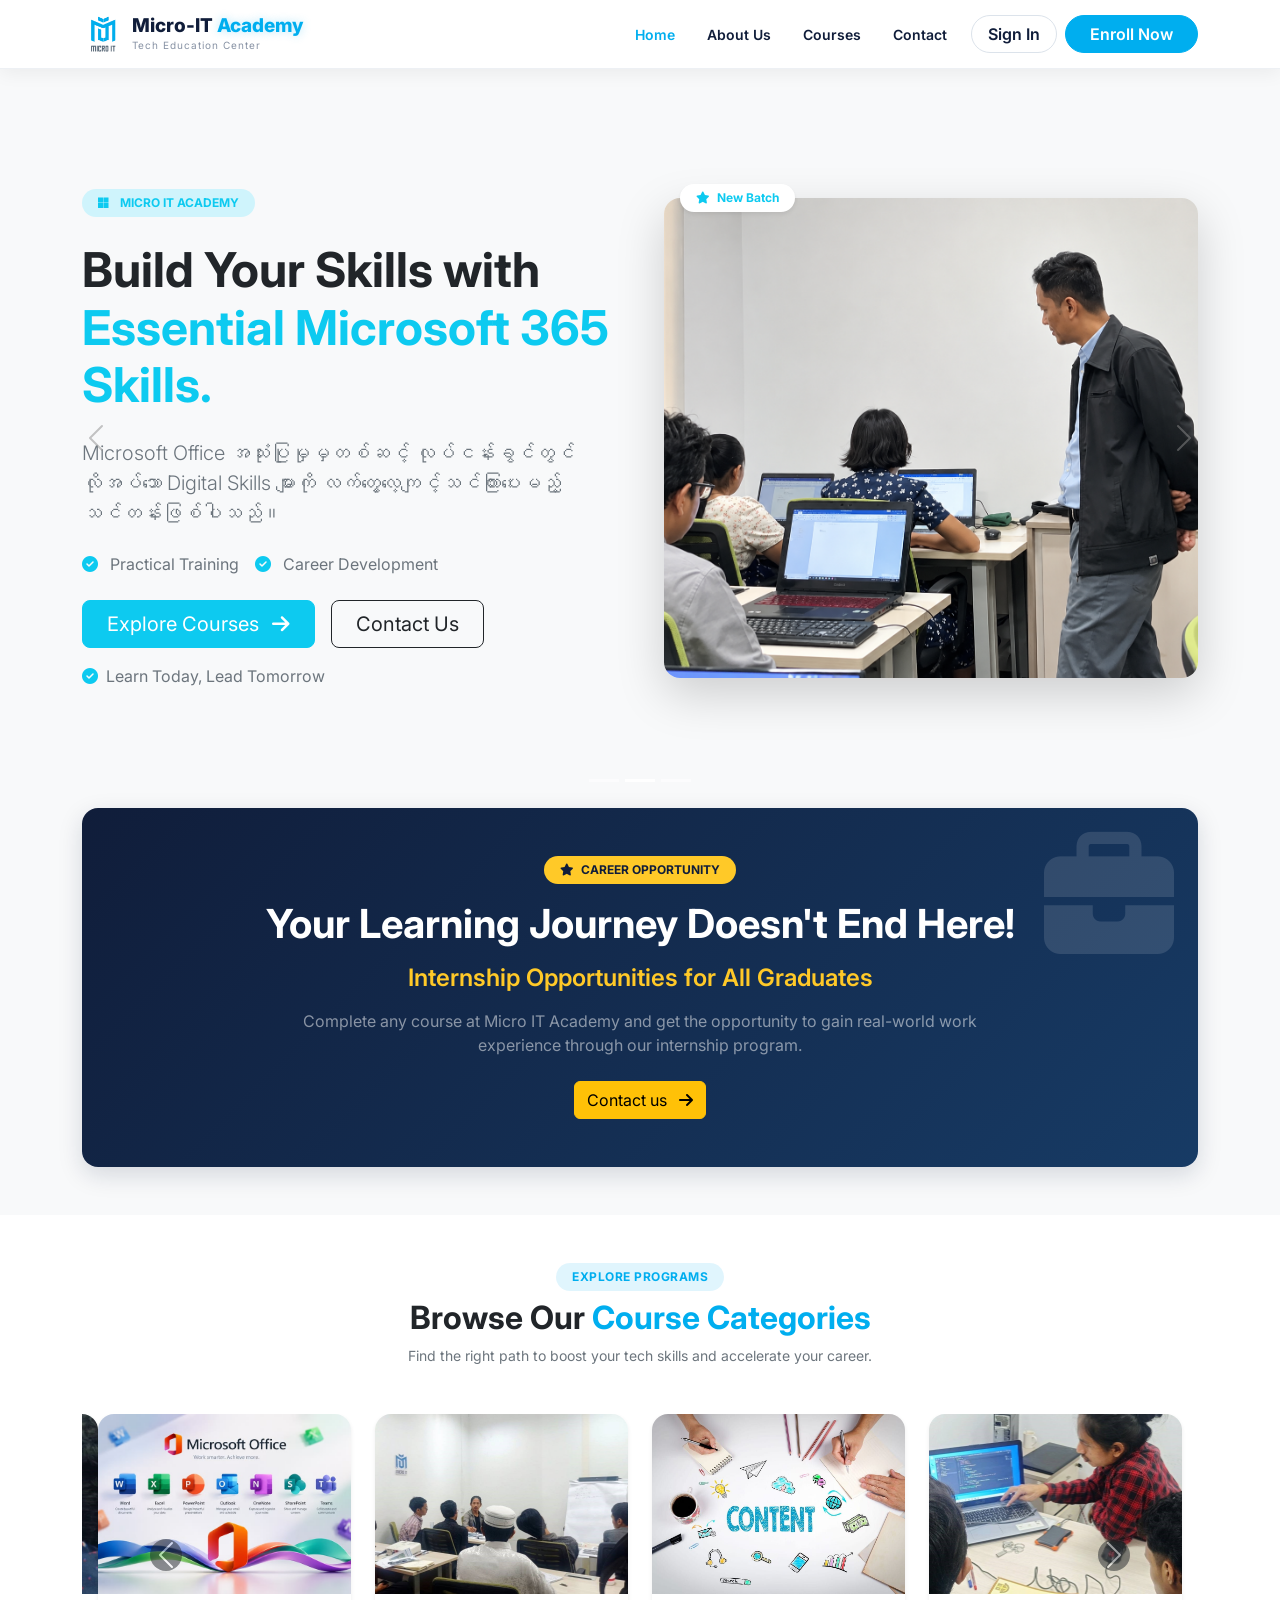
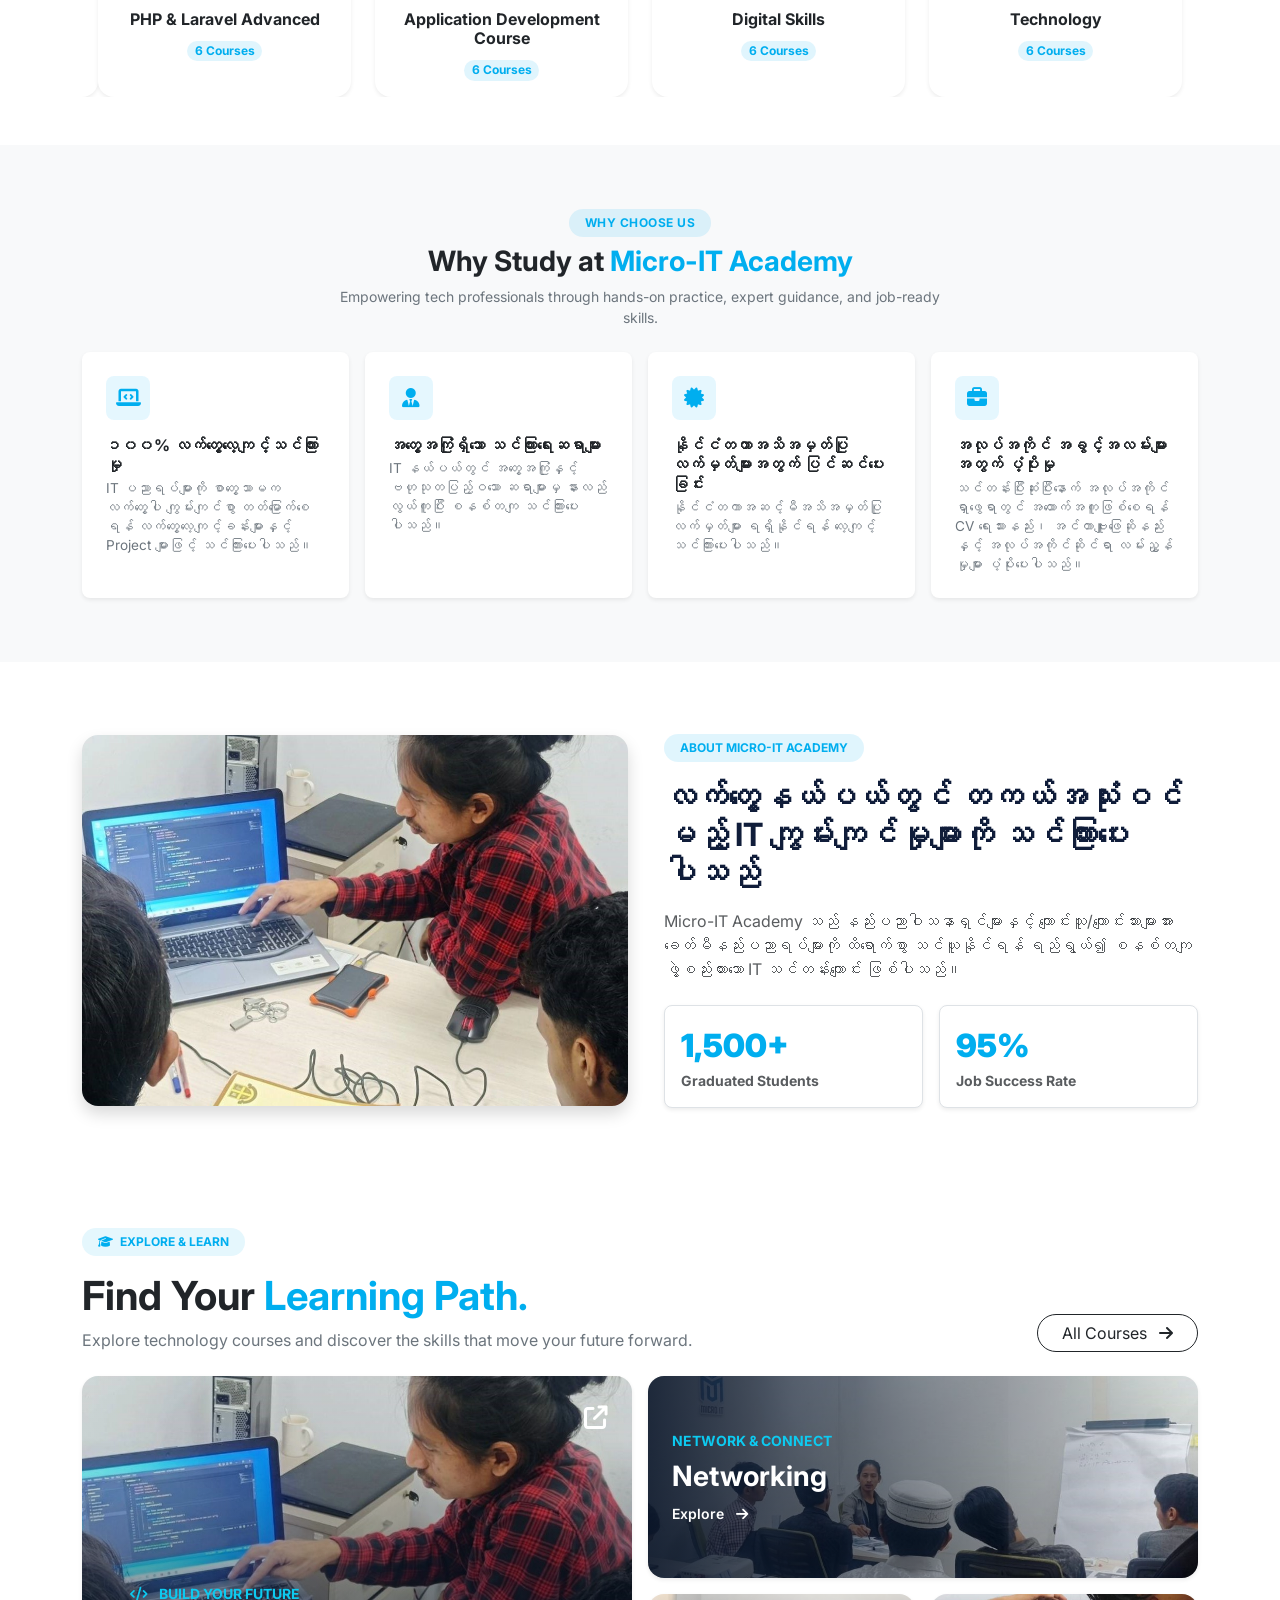
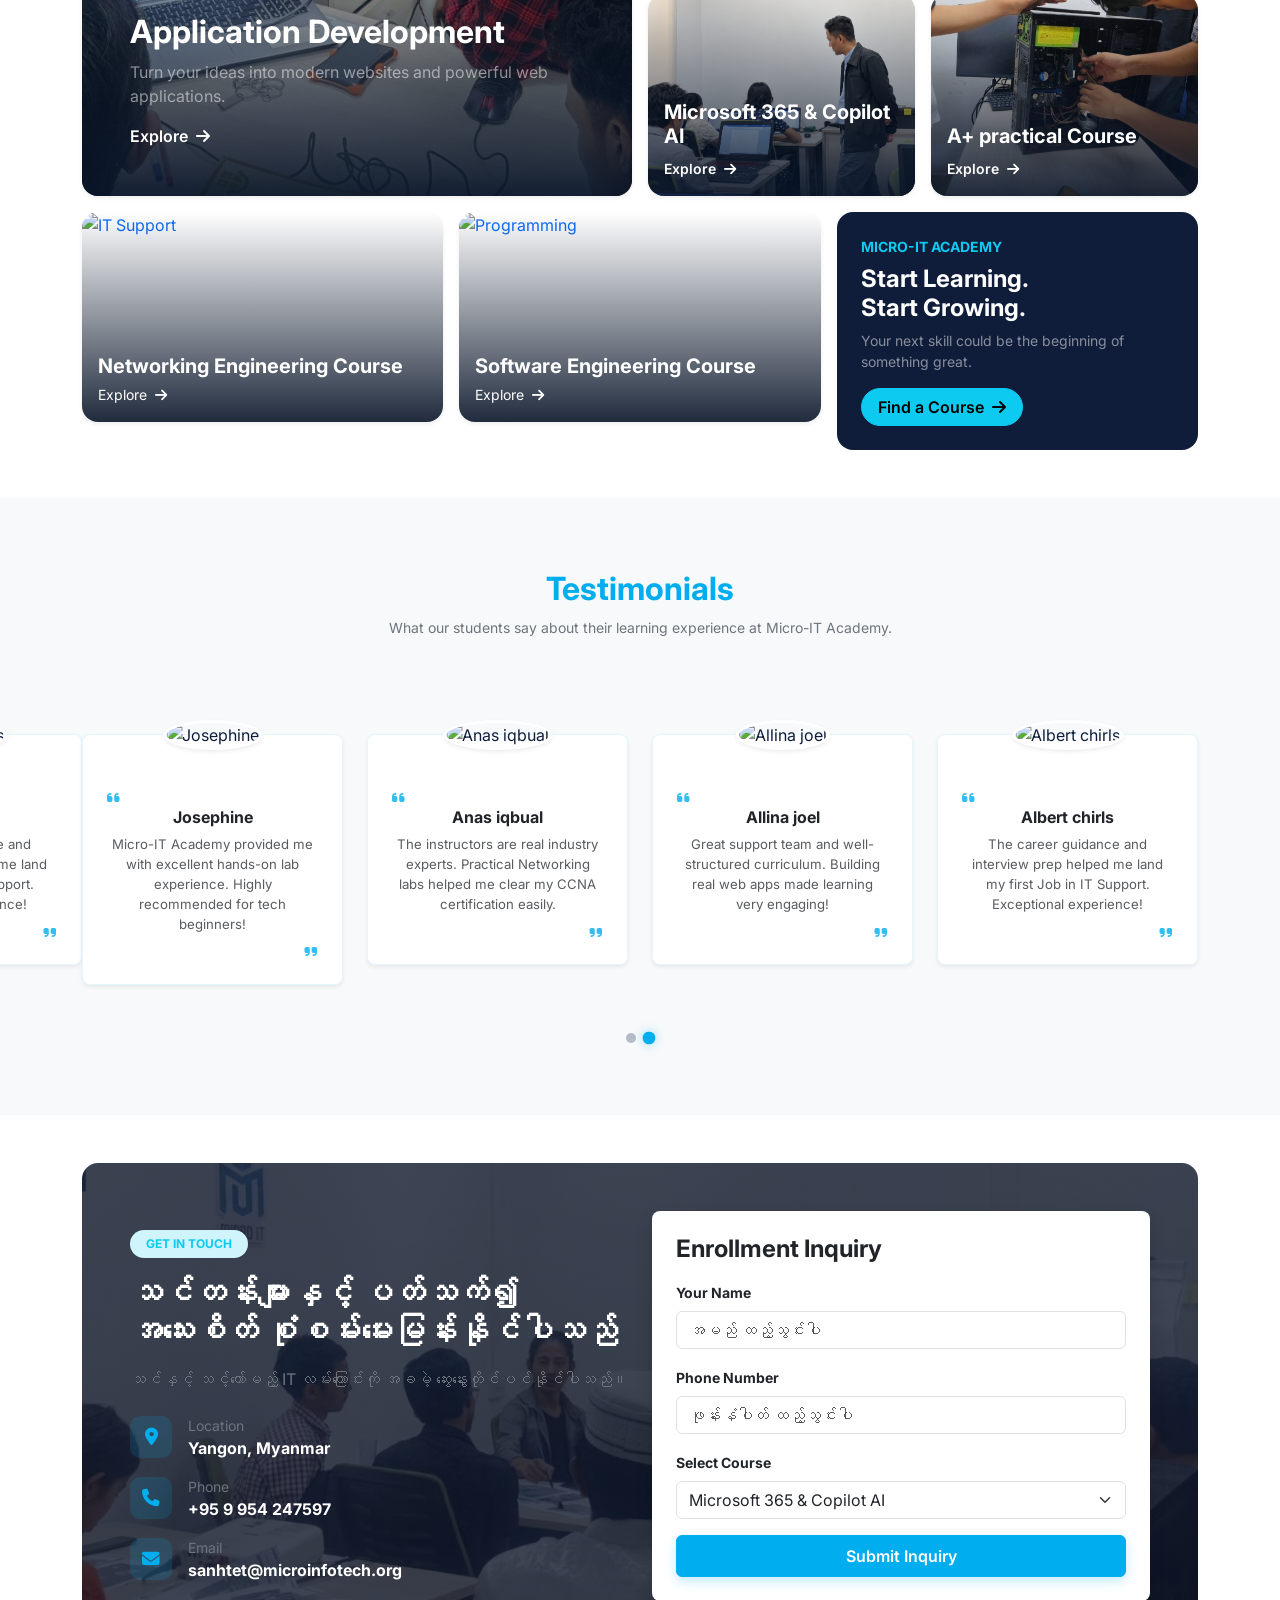
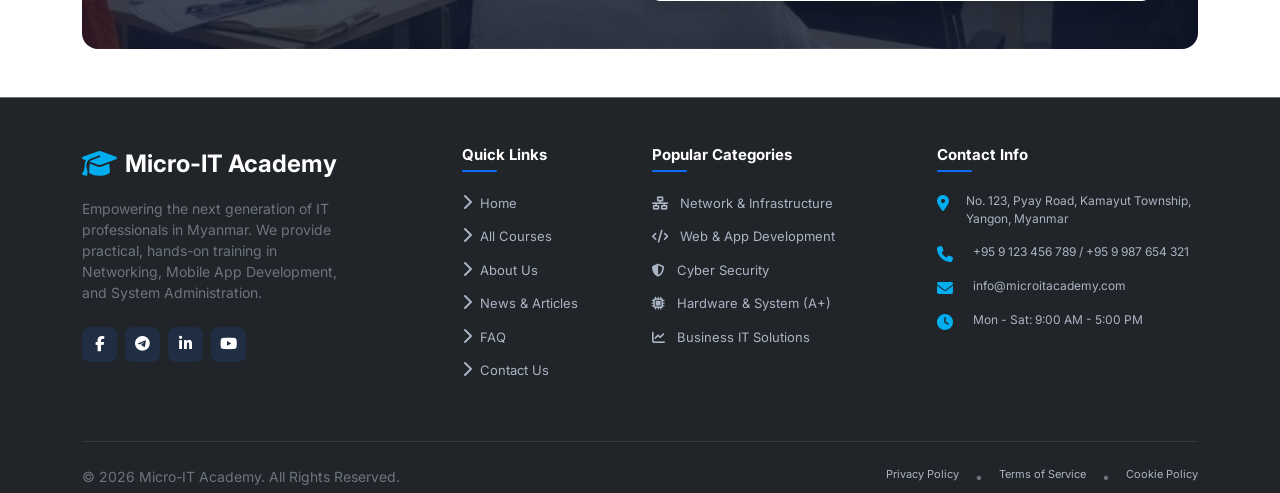
==== commit 7c5be858: "Update" ====
--- a/index.html
+++ b/index.html
@@ -52,7 +52,7 @@
 
                 <div class="d-flex align-items-center gap-2 mt-2 mt-lg-0 ms-lg-3">
                     <a href="login.html" class="btn btn-signin px-3 rounded-pill fw-semibold">Sign In</a>
-                    <a href="contact.html" class="btn btn-enroll px-4 rounded-pill fw-semibold">Enroll Now</a>
+                    <a href="#enroll" class="btn btn-enroll px-4 rounded-pill fw-semibold">Enroll Now</a>
                 </div>
             </div>
         </div>
@@ -97,12 +97,12 @@
 
                             <div class="d-flex flex-wrap gap-3 mb-4">
 
-                                <a href="#courses" class="btn btn-info text-white btn-lg px-4 rounded-3">
+                                <a href="course.html" class="btn btn-info text-white btn-lg px-4 rounded-3">
                                     Explore Courses
                                     <i class="fa-solid fa-arrow-right ms-2"></i>
                                 </a>
 
-                                <a href="#contact" class="btn btn-outline-dark btn-lg px-4 rounded-3">
+                                <a href="contact.html" class="btn btn-outline-dark btn-lg px-4 rounded-3">
                                     Contact Us
                                 </a>
 
@@ -219,39 +219,17 @@
 
                             <div class="d-flex flex-wrap gap-3">
 
-                                <a href="#courses" class="btn btn-info btn-lg text-white px-4 rounded-3">
+                                <a href="course.html" class="btn btn-info btn-lg text-white px-4 rounded-3">
                                     Explore Courses
                                     <i class="fa-solid fa-arrow-right ms-2"></i>
                                 </a>
 
-                                <a href="#contact" class="btn btn-lg btn-outline-dark px-4 rounded-3">
+                                <a href="contact.html" class="btn btn-lg btn-outline-dark px-4 rounded-3">
                                     Contact Us
                                 </a>
 
                             </div>
-                            <!--delete
-
-                            <div class="mt-5 d-flex align-items-center gap-3">
-
-                                <div class="rounded-circle d-flex align-items-center justify-content-center flex-shrink-0"
-                                    style="width: 50px; height: 50px; background-color: #DDF7FF;">
-
-                                    <i class="fa-solid fa-graduation-cap text-info"></i>
-
-                                </div>
-
-                                <div>
-                                    <h6 class="fw-bold text-dark mb-0">
-                                        Learn Today, Lead Tomorrow
-                                    </h6>
-
-                                    <small class="text-secondary">
-                                        Building Skills for a Digital Future
-                                    </small>
-                                </div>
-
-                            </div>
-                            -->
+                            
                             <!-- FOOTER TEXT -->
                 <div class="d-flex align-items-center text-secondary mt-3">
                     <i class="fa-solid fa-circle-check text-info me-2"></i>
@@ -356,13 +334,13 @@
                 <!-- BUTTONS -->
                 <div class="d-flex flex-wrap gap-3 mb-4">
 
-                    <a href="#courses"
+                    <a href="course.html"
                         class="btn btn-info text-white btn-lg px-4 rounded-3">
                         Explore Courses
                         <i class="fa-solid fa-arrow-right ms-2"></i>
                     </a>
 
-                    <a href="#contact"
+                    <a href="contact.html"
                         class="btn btn-outline-dark btn-lg px-4 rounded-3">
                         Contact Us
                     </a>
@@ -529,14 +507,9 @@
 
                 </p>
 
-                <a href="#contact"
-                    class="btn fw-semibold px-4 py-3 rounded-3"
-                    style="background-color: #ffc928; color: #101d3a;">
-
-                    Learn More
-                    <i class="fa-solid fa-arrow-right ms-2"></i>
-
-                </a>
+                <a href="contact.html" class="btn btn-warning">
+    Contact us <i class="fa-solid fa-arrow-right ms-2"></i>
+</a>
 
             </div>
 
@@ -553,137 +526,209 @@
     
 
 
-    <!-- COURSE CATEGORY -->
-    <section class="container py-5">
-
-        <div class="text-center max-w-2xl mx-auto mb-5">
-            <span class="badge bg-primary-subtle text-primary fw-bold px-3 py-2 rounded-pill mb-2 text-uppercase"
-                style="letter-spacing: 0.5px; font-size: 0.75rem;">
-                Explore Programs
-            </span>
-
-            <h2 class="fw-bold fs-2 text-dark mb-2">
-                Browse Our <span class="text-primary">Course Categories</span>
-            </h2>
-
-            <p class="text-secondary small mb-0" style="font-size: 0.9rem;">
-                Find the right path to boost your tech skills and accelerate your career.
-            </p>
-        </div>
-
-        <div id="categoryCarousel" class="carousel slide" data-bs-ride="carousel" data-bs-interval="2000">
-
-            <div class="carousel-inner px-3">
-
-                <div class="carousel-item active">
-                    <div class="row row-cols-1 row-cols-sm-2 row-cols-md-4 g-3">
-
-                        <div class="col d-block">
-                            <div class="card" style="width: 18rem;">
-                                <img src="image/category_networking.jpg" class="card-img-top" alt="Networking">
-                                <div class="card-body">
-                                    <h5 class="card-title fw-semibold fs-6 text-dark">Networking</h5>
-                                    <p class="card-text text-muted small mb-0">6 Courses</p>
-                                </div>
-                            </div>
-                        </div>
-
-                        <div class="col d-none d-sm-block">
-                            <div class="card" style="width: 18rem;">
-                                <img src="image/category_web.jpg" class="card-img-top" alt="Web Development">
-                                <div class="card-body">
-                                    <h5 class="card-title fw-semibold fs-6 text-dark">Web development</h5>
-                                    <p class="card-text text-muted small mb-0">6 Courses</p>
-                                </div>
-                            </div>
-                        </div>
-
-                        <div class="col d-none d-md-block">
-                            <div class="card" style="width: 18rem;">
-                                <img src="image/category_marketing.jpg" class="card-img-top" alt="Marketing">
-                                <div class="card-body">
-                                    <h5 class="card-title fw-semibold fs-6 text-dark">Sale and Marketing</h5>
-                                    <p class="card-text text-muted small mb-0">6 Courses</p>
-                                </div>
-                            </div>
-                        </div>
-
-                        <div class="col d-none d-md-block">
-                            <div class="card" style="width: 18rem;">
-                                <img src="image/category_conetent.jpg" class="card-img-top" alt="Content">
-                                <div class="card-body">
-                                    <h5 class="card-title fw-semibold fs-6 text-dark">Content</h5>
-                                    <p class="card-text text-muted small mb-0">6 Courses</p>
-                                </div>
-                            </div>
-                        </div>
-
-                    </div>
-                </div>
-
-
-                <div class="carousel-item">
-                    <div class="row row-cols-1 row-cols-sm-2 row-cols-md-4 g-3">
-
-                        <div class="col d-block">
-                            <div class="card" style="width: 18rem;">
-                                <img src="image/category_ms365.jpg" class="card-img-top" alt="MS 365">
-                                <div class="card-body">
-                                    <h5 class="card-title fw-semibold fs-6 text-dark">MS 365</h5>
-                                    <p class="card-text text-muted small mb-0">6 Courses</p>
-                                </div>
-                            </div>
-                        </div>
-
-                        <div class="col d-none d-sm-block">
-                            <div class="card" style="width: 18rem;">
-                                <img src="image/category_networking.jpg" class="card-img-top" alt="Networking">
-                                <div class="card-body">
-                                    <h5 class="card-title fw-semibold fs-6 text-dark">Networking</h5>
-                                    <p class="card-text text-muted small mb-0">6 Courses</p>
-                                </div>
-                            </div>
-                        </div>
-
-                        <div class="col d-none d-md-block">
-                            <div class="card" style="width: 18rem;">
-                                <img src="image/category_conetent.jpg" class="card-img-top" alt="Content">
-                                <div class="card-body">
-                                    <h5 class="card-title fw-semibold fs-6 text-dark">Networking</h5>
-                                    <p class="card-text text-muted small mb-0">6 Courses</p>
-                                </div>
-                            </div>
-                        </div>
-
-                        <div class="col d-none d-md-block">
-                            <div class="card" style="width: 18rem;">
-                                <img src="image/category_conetent.jpg" class="card-img-top" alt="Content">
-                                <div class="card-body">
-                                    <h5 class="card-title fw-semibold fs-6 text-dark">Networking</h5>
-                                    <p class="card-text text-muted small mb-0">6 Courses</p>
-                                </div>
-                            </div>
-                        </div>
-
-                    </div>
-                </div>
-
-            </div>
-
-            <button class="carousel-control-prev custom-nav" type="button"
-                data-bs-target="#categoryCarousel" data-bs-slide="prev">
-                <span class="carousel-control-prev-icon bg-dark rounded-circle" aria-hidden="true"></span>
-                <span class="visually-hidden">Previous</span>
-            </button>
-
-            <button class="carousel-control-next custom-nav" type="button"
-                data-bs-target="#categoryCarousel" data-bs-slide="next">
-                <span class="carousel-control-next-icon bg-dark rounded-circle" aria-hidden="true"></span>
-                <span class="visually-hidden">Next</span>
-            </button>
-
-        </div>
-    </section>
+    
+<!-- COURSE CATEGORY -->
+<section class="container py-5">
+
+    <div class="text-center mb-5">
+        <span class="badge bg-primary-subtle text-primary fw-bold px-3 py-2 rounded-pill mb-2 text-uppercase"
+            style="letter-spacing: 0.5px; font-size: 0.75rem;">
+            Explore Programs
+        </span>
+
+        <h2 class="fw-bold fs-2 text-dark mb-2">
+            Browse Our <span class="text-primary">Course Categories</span>
+        </h2>
+
+        <p class="text-secondary small mb-0">
+            Find the right path to boost your tech skills and accelerate your career.
+        </p>
+    </div>
+
+    <div id="categoryCarousel" class="carousel slide"
+        data-bs-ride="carousel" data-bs-interval="2000">
+
+        <div class="carousel-inner px-3">
+
+            <!-- SLIDE 1 -->
+            <div class="carousel-item active">
+                <div class="row row-cols-1 row-cols-sm-2 row-cols-md-4 g-4">
+
+                    <div class="col">
+                        <div class="card h-100 border-0 shadow-sm rounded-4 overflow-hidden">
+                            <img src="image/microsoft365.png"
+                                class="card-img-top object-fit-cover"
+                                height="155" alt="Networking">
+
+                            <div class="card-body p-3">
+                                <h5 class="card-title fw-bold fs-6 text-dark mb-2">
+                                   Microsoft 365 & Copilot AI
+                                </h5>
+                                <span class="badge bg-primary-subtle text-primary rounded-pill">
+                                    6 Courses
+                                </span>
+                            </div>
+                        </div>
+                    </div>
+<div class="col d-none d-sm-block">
+
+   <!-- <a href="course_detail.html?category=web"
+       class="text-decoration-none">-->
+
+        <div class="card h-100 border-0 shadow-sm rounded-4 overflow-hidden">
+
+            <img src="image/A+-practical.jpg"
+                class="card-img-top object-fit-cover"
+                height="155" alt="Web Development">
+
+            <div class="card-body p-3">
+                <h5 class="card-title fw-bold fs-6 text-dark mb-2">
+                    A+ Practical Course
+                </h5>
+
+                <span class="badge bg-primary-subtle text-primary rounded-pill">
+                    6 Courses
+                </span>
+            </div>
+
+        </div>
+
+    </a>
+
+</div>
+                    <div class="col d-none d-md-block">
+                        <div class="card h-100 border-0 shadow-sm rounded-4 overflow-hidden">
+                            <img src="image/Category_it.jpg"
+                                class="card-img-top object-fit-cover"
+                                height="155" alt="Marketing">
+
+                            <div class="card-body p-3">
+                                <h5 class="card-title fw-bold fs-6 text-dark mb-2">
+                                    Network Engineering Course
+                                </h5>
+                                <span class="badge bg-primary-subtle text-primary rounded-pill">
+                                    6 Courses
+                                </span>
+                            </div>
+                        </div>
+                    </div>
+
+                    <div class="col d-none d-md-block">
+                        <div class="card h-100 border-0 shadow-sm rounded-4 overflow-hidden">
+                            <img src="image/Category_programming.jpg"
+                                class="card-img-top object-fit-cover"
+                                height="155" alt="Content">
+
+                            <div class="card-body p-3">
+                                <h5 class="card-title fw-bold fs-6 text-dark mb-2">
+                                   software-engineering Course
+                                </h5>
+                                <span class="badge bg-primary-subtle text-primary rounded-pill">
+                                    6 Courses
+                                </span>
+                            </div>
+                        </div>
+                    </div>
+
+                </div>
+            </div>
+
+            <!-- SLIDE 2 -->
+            <div class="carousel-item">
+                <div class="row row-cols-1 row-cols-sm-2 row-cols-md-4 g-4">
+
+                    <div class="col">
+                        <div class="card h-100 border-0 shadow-sm rounded-4 overflow-hidden">
+                            <img src="image/category_ms365.jpg"
+                                class="card-img-top object-fit-cover"
+                                height="155" alt="MS 365">
+
+                            <div class="card-body p-3">
+                                <h5 class="card-title fw-bold fs-6 text-dark mb-2">
+                                 PHP & Laravel Advanced 
+                                </h5>
+                                <span class="badge bg-primary-subtle text-primary rounded-pill">
+                                    6 Courses
+                                </span>
+                            </div>
+                        </div>
+                    </div>
+
+                    <div class="col d-none d-sm-block">
+                        <div class="card h-100 border-0 shadow-sm rounded-4 overflow-hidden">
+                            <img src="image/category_networking.jpg"
+                                class="card-img-top object-fit-cover"
+                                height="155" alt="Networking">
+
+                            <div class="card-body p-3">
+                                <h5 class="card-title fw-bold fs-6 text-dark mb-2">
+                                    Application Development Course
+                                </h5>
+                                <span class="badge bg-primary-subtle text-primary rounded-pill">
+                                    6 Courses
+                                </span>
+                            </div>
+                        </div>
+                    </div>
+
+                    <div class="col d-none d-md-block">
+                        <div class="card h-100 border-0 shadow-sm rounded-4 overflow-hidden">
+                            <img src="image/category_conetent.jpg"
+                                class="card-img-top object-fit-cover"
+                                height="155" alt="Content">
+
+                            <div class="card-body p-3">
+                                <h5 class="card-title fw-bold fs-6 text-dark mb-2">
+                                    Digital Skills
+                                </h5>
+                                <span class="badge bg-primary-subtle text-primary rounded-pill">
+                                    6 Courses
+                                </span>
+                            </div>
+                        </div>
+                    </div>
+
+                    <div class="col d-none d-md-block">
+                        <div class="card h-100 border-0 shadow-sm rounded-4 overflow-hidden">
+                            <img src="image/category_web.jpg"
+                                class="card-img-top object-fit-cover"
+                                height="155" alt="Technology">
+
+                            <div class="card-body p-3">
+                                <h5 class="card-title fw-bold fs-6 text-dark mb-2">
+                                    Technology
+                                </h5>
+                                <span class="badge bg-primary-subtle text-primary rounded-pill">
+                                    6 Courses
+                                </span>
+                            </div>
+                        </div>
+                    </div>
+
+                </div>
+            </div>
+
+        </div>
+
+        <!-- PREVIOUS -->
+        <button class="carousel-control-prev" type="button"
+            data-bs-target="#categoryCarousel" data-bs-slide="prev">
+            <span class="carousel-control-prev-icon bg-dark rounded-circle p-3"
+                aria-hidden="true"></span>
+            <span class="visually-hidden">Previous</span>
+        </button>
+
+        <!-- NEXT -->
+        <button class="carousel-control-next" type="button"
+            data-bs-target="#categoryCarousel" data-bs-slide="next">
+            <span class="carousel-control-next-icon bg-dark rounded-circle p-3"
+                aria-hidden="true"></span>
+            <span class="visually-hidden">Next</span>
+        </button>
+
+    </div>
+</section>
+
 <!-- WHY US -->
     <section id="why-us" class="py-5 bg-light">
         <div class="container py-3">
@@ -775,7 +820,7 @@
             <div class="row align-items-center gy-4">
 
                 <div class="col-lg-6">
-                    <img src="https://images.unsplash.com/photo-1522202176988-66273c2fd55f?q=80&w=800&auto=format&fit=crop"
+                    <img src="image/aboutmicro.jpg"
                         class="img-fluid rounded-4 shadow" alt="Classroom">
                 </div>
 
@@ -819,203 +864,329 @@
     </section>
 
 
-    <!-- POPULAR COURSE -->
-    <section class="container py-5">
-
-        <div class="d-flex flex-column flex-md-row align-items-md-end justify-content-between mb-4 pb-2 border-bottom">
-
-            <div class="text-start mb-3 mb-md-0">
-
-                <span class="badge bg-primary-subtle text-primary fw-bold px-3 py-2 rounded-pill mb-2 text-uppercase"
-                    style="letter-spacing: 0.5px; font-size: 0.75rem;">
-                    Top Rated
+    
+<!-- CREATIVE COURSE CATEGORIES -->
+<section class="container py-5">
+
+    <!-- SECTION HEADER -->
+    <div class="row align-items-end mb-4 g-3">
+
+        <div class="col-md-8">
+            <span class="badge rounded-pill px-3 py-2 mb-3"
+                style="background-color: #e5f7fd; color: #00aeef;">
+                <i class="fa-solid fa-graduation-cap me-1"></i>
+                EXPLORE & LEARN
+            </span>
+
+            <h2 class="fw-bold text-dark display-6 mb-2">
+                Find Your <span style="color:#00aeef;">Learning Path.</span>
+            </h2>
+
+            <p class="text-secondary mb-0">
+                Explore technology courses and discover the skills
+                that move your future forward.
+            </p>
+        </div>
+
+        <div class="col-md-4 text-md-end">
+            <a href="course.html"
+                class="btn btn-outline-dark rounded-pill px-4">
+                All Courses
+                <i class="fa-solid fa-arrow-right ms-2"></i>
+            </a>
+        </div>
+
+    </div>
+
+
+    <!-- CATEGORY GRID -->
+    <div class="row g-3">
+
+
+        <!-- FEATURED: WEB DEVELOPMENT -->
+        <div class="col-12 col-lg-6">
+
+            <a href="course_detail.html?course=application-development"
+       class="text-decoration-none">
+
+                <div class="position-relative overflow-hidden rounded-4 shadow-sm"
+                    style="height: 420px;">
+
+                    <img src="image/category_web.jpg"
+                        class="w-100 h-100 object-fit-cover"
+                        alt="Web Development">
+
+                    <div class="position-absolute top-0 start-0 w-100 h-100"
+                        style="background: linear-gradient(0deg, rgba(8,20,40,0.95), rgba(8,20,40,0.05) 85%);">
+                    </div>
+
+                    
+                    <div class="position-absolute bottom-0 start-0 p-4 p-md-5 text-white">
+
+                        <span class="small text-info fw-bold text-uppercase">
+                            <i class="fa-solid fa-code me-2"></i>
+                            Build Your Future
+                        </span>
+
+                        <h2 class="fw-bold mt-2 mb-2">
+                            Application Development
+                        </h2>
+
+                        <p class="text-white-50 mb-3">
+                            Turn your ideas into modern websites
+                            and powerful web applications.
+                        </p>
+
+                        <span class="d-inline-flex align-items-center gap-2 fw-semibold">
+                            Explore
+                            <i class="fa-solid fa-arrow-right"></i>
+                        </span>
+
+                    </div>
+
+                    <span class="position-absolute top-0 end-0 m-4 text-white fs-4">
+                        <i class="fa-solid fa-arrow-up-right-from-square"></i>
+                    </span>
+
+                </div>
+            </a>
+
+        </div>
+
+
+        <!-- RIGHT SIDE -->
+        <div class="col-12 col-lg-6">
+
+            <div class="row g-3">
+
+
+                <!-- NETWORKING -->
+                <div class="col-12">
+                     <a href="course_detail.html?course=networking"
+       class="text-decoration-none">
+
+                    
+
+                        <div class="position-relative overflow-hidden rounded-4 shadow-sm"
+                            style="height: 202px;">
+
+                            <img src="image/category_networking.jpg"
+                                class="w-100 h-100 object-fit-cover"
+                                alt="Networking">
+
+                            <div class="position-absolute top-0 start-0 w-100 h-100"
+                                style="background: linear-gradient(90deg, rgba(8,20,40,0.9), rgba(8,20,40,0.05));">
+                            </div>
+
+                            <div class="position-absolute top-50 start-0 translate-middle-y p-4 text-white">
+
+                                <span class="small text-info fw-bold">
+                                    NETWORK & CONNECT
+                                </span>
+
+                                <h3 class="fw-bold mt-2 mb-2">
+                                    Networking
+                                </h3>
+
+                                <span class="small fw-semibold">
+                                    Explore
+                                    <i class="fa-solid fa-arrow-right ms-2"></i>
+                                </span>
+
+                            </div>
+
+                        </div>
+                    </a>
+
+                </div>
+
+
+                <!-- TWO SMALL CATEGORIES -->
+                <div class="col-6">
+
+                    <!-- MICROSOFT 365 -->
+                      <a href="course_detail.html?course=microsoft-365"
+       class="text-decoration-none">
+
+                        <div class="position-relative overflow-hidden rounded-4 shadow-sm"
+                            style="height: 202px;">
+
+                            <img src="image/microsoft365.png"
+                                class="w-100 h-100 object-fit-cover"
+                                alt="Microsoft 365">
+
+                            <div class="position-absolute top-0 start-0 w-100 h-100"
+                                style="background: linear-gradient(0deg, rgba(8,20,40,0.9), transparent);">
+                            </div>
+
+                            <div class="position-absolute bottom-0 start-0 p-3 text-white">
+
+                                <h5 class="fw-bold mb-2">
+                                    Microsoft 365 & Copilot AI
+                                </h5>
+
+                                <span class="small fw-semibold">
+                                    Explore
+                                    <i class="fa-solid fa-arrow-right ms-1"></i>
+                                </span>
+
+                            </div>
+
+                        </div>
+                    </a>
+
+                </div>
+
+
+                <!-- CONTENT & MARKETING -->
+                <div class="col-6">
+
+                      <a href="course_detail.html?course=a-plus"
+       class="text-decoration-none">
+
+
+                        <div class="position-relative overflow-hidden rounded-4 shadow-sm"
+                            style="height: 202px;">
+
+                            <img src="image/A+-practical.jpg"
+                                class="w-100 h-100 object-fit-cover"
+                                alt="Content and Marketing">
+
+                            <div class="position-absolute top-0 start-0 w-100 h-100"
+                                style="background: linear-gradient(0deg, rgba(8,20,40,0.9), transparent);">
+                            </div>
+
+                            <div class="position-absolute bottom-0 start-0 p-3 text-white">
+
+                                <h5 class="fw-bold mb-2">
+                                    A+ practical Course
+                                </h5>
+
+                                <span class="small fw-semibold">
+                                    Explore
+                                    <i class="fa-solid fa-arrow-right ms-1"></i>
+                                </span>
+
+                            </div>
+
+                        </div>
+                    </a>
+
+                </div>
+
+            </div>
+        </div>
+
+
+        <!-- BOTTOM CATEGORIES -->
+
+        <!-- IT SUPPORT -->
+        <div class="col-6 col-md-4">
+
+             <a href="course_detail.html?course=networking"
+       class="text-decoration-none">
+
+
+                <div class="position-relative overflow-hidden rounded-4 shadow-sm"
+                    style="height: 210px;">
+
+                    <img src="image/category_it.jpg"
+                        class="w-100 h-100 object-fit-cover"
+                        alt="IT Support">
+
+                    <div class="position-absolute top-0 start-0 w-100 h-100"
+                        style="background: linear-gradient(0deg, rgba(8,20,40,0.9), transparent);">
+                    </div>
+
+                    <div class="position-absolute bottom-0 start-0 p-3 text-white">
+
+                        <h5 class="fw-bold mb-1">
+                          Networking Engineering Course
+                        </h5>
+
+                        <span class="small">
+                            Explore
+                            <i class="fa-solid fa-arrow-right ms-1"></i>
+                        </span>
+
+                    </div>
+
+                </div>
+            </a>
+
+        </div>
+
+
+        <!-- PROGRAMMING -->
+        <div class="col-6 col-md-4">
+
+              <a href="course_detail.html?course=software-engineering"
+       class="text-decoration-none">
+
+
+                <div class="position-relative overflow-hidden rounded-4 shadow-sm"
+                    style="height: 210px;">
+
+                    <img src="image/category_programming.jpg"
+                        class="w-100 h-100 object-fit-cover"
+                        alt="Programming">
+
+                    <div class="position-absolute top-0 start-0 w-100 h-100"
+                        style="background: linear-gradient(0deg, rgba(8,20,40,0.9), transparent);">
+                    </div>
+
+                    <div class="position-absolute bottom-0 start-0 p-3 text-white">
+
+                        <h5 class="fw-bold mb-1">
+                           Software Engineering Course
+                        </h5>
+
+                        <span class="small">
+                            Explore
+                            <i class="fa-solid fa-arrow-right ms-1"></i>
+                        </span>
+
+                    </div>
+
+                </div>
+            </a>
+
+        </div>
+
+
+        <!-- ACADEMY PROMOTION -->
+        <div class="col-12 col-md-4">
+
+            <div class="h-100 rounded-4 p-4 d-flex flex-column justify-content-center"
+                style="background-color: #101d3a; min-height: 210px;">
+
+                <span class="text-info small fw-bold mb-2">
+                    MICRO-IT ACADEMY
                 </span>
 
-                <h2 class="fw-bold fs-2 text-dark mb-1">
-                    Explore Our <span class="text-primary">Popular Courses</span>
-                </h2>
-
-                <p class="text-secondary small mb-0" style="font-size: 0.875rem;">
-                    Join thousands of students learning in-demand skills today.
+                <h4 class="text-white fw-bold mb-2">
+                    Start Learning.<br>
+                    Start Growing.
+                </h4>
+
+                <p class="text-white-50 small mb-3">
+                    Your next skill could be the beginning
+                    of something great.
                 </p>
 
-            </div>
-
-            <div class="text-start text-md-end">
-                <a href="course.html" class="btn btn-outline-primary btn-sm rounded-pill px-3 fw-semibold shadow-sm">
-                    View All Courses <i class="fa-solid fa-arrow-right ms-1"></i>
+                <a href="course.html"
+                    class="btn btn-info rounded-pill align-self-start px-3 fw-semibold">
+                    Find a Course
+                    <i class="fa-solid fa-arrow-right ms-1"></i>
                 </a>
-            </div>
-
-        </div>
-
-
-        <div class="row g-2 g-md-3" id="courseList">
-
-            <!-- CARD 1 -->
-            <div class="col-6 col-md-4 col-xl-2">
-                <div class="card course-card h-100 shadow-sm">
-                    <img src="https://img.freepik.com/free-vector/technology-network-background-vector_53876-119938.jpg"
-                        class="course-img" alt="MikroTik">
-
-                    <div class="card-body p-2 p-md-3 d-flex flex-column justify-content-between">
-                        <div>
-                            <div class="d-flex justify-content-between align-items-center mb-2 flex-wrap">
-                                <small class="text-muted" style="font-size: 0.75rem;">
-                                    <i class="fa-regular fa-clock me-1"></i>20 Ls
-                                </small>
-                                <span class="badge-price small" style="font-size: 0.75rem;">50,000 Ks</span>
-                            </div>
-                            <h6 class="fw-bold mb-3 text-dark fs-6">MikroTik MTCNA</h6>
-                        </div>
-
-                        <div class="d-flex gap-1 mt-auto">
-                            <button class="btn btn-warning btn-sm w-50 text-white fw-bold p-1"
-                                style="font-size: 0.75rem;">Detail</button>
-                            <button class="btn btn-primary btn-sm w-50 fw-bold p-1"
-                                style="font-size: 0.75rem;">Join</button>
-                        </div>
-                    </div>
-                </div>
-            </div>
-
-
-            <!-- CARD 2 -->
-            <div class="col-6 col-md-4 col-xl-2">
-                <div class="card course-card h-100 shadow-sm">
-                    <img src="image/category_conetent.jpg" class="course-img" alt="React Native">
-
-                    <div class="card-body p-2 p-md-3 d-flex flex-column justify-content-between">
-                        <div>
-                            <div class="d-flex justify-content-between align-items-center mb-2 flex-wrap">
-                                <small class="text-muted" style="font-size: 0.75rem;">
-                                    <i class="fa-regular fa-clock me-1"></i>17 Ls
-                                </small>
-                                <span class="badge-price small" style="font-size: 0.75rem;">80,000 Ks</span>
-                            </div>
-                            <h6 class="fw-bold mb-3 text-dark fs-6">React Native</h6>
-                        </div>
-
-                        <div class="d-flex gap-1 mt-auto">
-                            <button class="btn btn-warning btn-sm w-50 text-white fw-bold p-1"
-                                style="font-size: 0.75rem;">Detail</button>
-                            <button class="btn btn-primary btn-sm w-50 fw-bold p-1"
-                                style="font-size: 0.75rem;">Join</button>
-                        </div>
-                    </div>
-                </div>
-            </div>
-
-
-            <!-- CARD 3 -->
-            <div class="col-6 col-md-4 col-xl-2">
-                <div class="card course-card h-100 shadow-sm">
-                    <img src="image/category_marketing.jpg" class="course-img" alt="CCNA">
-
-                    <div class="card-body p-2 p-md-3 d-flex flex-column justify-content-between">
-                        <div>
-                            <div class="d-flex justify-content-between align-items-center mb-2 flex-wrap">
-                                <small class="text-muted" style="font-size: 0.75rem;">
-                                    <i class="fa-regular fa-clock me-1"></i>35 Ls
-                                </small>
-                                <span class="badge-price small" style="font-size: 0.75rem;">100,000 Ks</span>
-                            </div>
-                            <h6 class="fw-bold mb-3 text-dark fs-6">CCNA 200-301</h6>
-                        </div>
-
-                        <div class="d-flex gap-1 mt-auto">
-                            <button class="btn btn-warning btn-sm w-50 text-white fw-bold p-1"
-                                style="font-size: 0.75rem;">Detail</button>
-                            <button class="btn btn-primary btn-sm w-50 fw-bold p-1"
-                                style="font-size: 0.75rem;">Join</button>
-                        </div>
-                    </div>
-                </div>
-            </div>
-
-
-            <!-- CARD 4 -->
-            <div class="col-6 col-md-4 col-xl-2">
-                <div class="card course-card h-100 shadow-sm">
-                    <img src="image/category_ms365.jpg" class="course-img" alt="A+ Professional">
-
-                    <div class="card-body p-2 p-md-3 d-flex flex-column justify-content-between">
-                        <div>
-                            <div class="d-flex justify-content-between align-items-center mb-2 flex-wrap">
-                                <small class="text-muted" style="font-size: 0.75rem;">
-                                    <i class="fa-regular fa-clock me-1"></i>26 Ls
-                                </small>
-                                <span class="badge-price small" style="font-size: 0.75rem;">60,000 Ks</span>
-                            </div>
-                            <h6 class="fw-bold mb-3 text-dark fs-6">A+ Professional</h6>
-                        </div>
-
-                        <div class="d-flex gap-1 mt-auto">
-                            <button class="btn btn-warning btn-sm w-50 text-white fw-bold p-1"
-                                style="font-size: 0.75rem;">Detail</button>
-                            <button class="btn btn-primary btn-sm w-50 fw-bold p-1"
-                                style="font-size: 0.75rem;">Join</button>
-                        </div>
-                    </div>
-                </div>
-            </div>
-
-
-            <!-- CARD 5 -->
-            <div class="col-6 col-md-4 col-xl-2">
-                <div class="card course-card h-100 shadow-sm">
-                    <img src="image/category_networking.jpg" class="course-img" alt="Business IT">
-
-                    <div class="card-body p-2 p-md-3 d-flex flex-column justify-content-between">
-                        <div>
-                            <div class="d-flex justify-content-between align-items-center mb-2 flex-wrap">
-                                <small class="text-muted" style="font-size: 0.75rem;">
-                                    <i class="fa-regular fa-clock me-1"></i>22 Ls
-                                </small>
-                                <span class="badge-price small" style="font-size: 0.75rem;">70,000 Ks</span>
-                            </div>
-                            <h6 class="fw-bold mb-3 text-dark fs-6">Business IT</h6>
-                        </div>
-
-                        <div class="d-flex gap-1 mt-auto">
-                            <button class="btn btn-warning btn-sm w-50 text-white fw-bold p-1"
-                                style="font-size: 0.75rem;">Detail</button>
-                            <button class="btn btn-primary btn-sm w-50 fw-bold p-1"
-                                style="font-size: 0.75rem;">Join</button>
-                        </div>
-                    </div>
-                </div>
-            </div>
-
-
-            <!-- CARD 6 -->
-            <div class="col-6 col-md-4 col-xl-2">
-                <div class="card course-card h-100 shadow-sm">
-                    <img src="image/category_web.jpg" class="course-img" alt="Python">
-
-                    <div class="card-body p-2 p-md-3 d-flex flex-column justify-content-between">
-                        <div>
-                            <div class="d-flex justify-content-between align-items-center mb-2 flex-wrap">
-                                <small class="text-muted" style="font-size: 0.75rem;">
-                                    <i class="fa-regular fa-clock me-1"></i>25 Ls
-                                </small>
-                                <span class="badge-price small" style="font-size: 0.75rem;">65,000 Ks</span>
-                            </div>
-                            <h6 class="fw-bold mb-3 text-dark fs-6">Python Programming</h6>
-                        </div>
-
-                        <div class="d-flex gap-1 mt-auto">
-                            <button class="btn btn-warning btn-sm w-50 text-white fw-bold p-1"
-                                style="font-size: 0.75rem;">Detail</button>
-                            <button class="btn btn-primary btn-sm w-50 fw-bold p-1"
-                                style="font-size: 0.75rem;">Join</button>
-                        </div>
-                    </div>
-                </div>
-            </div>
-
-        </div>
-    </section>
+
+            </div>
+
+        </div>
+
+    </div>
+
+</section>
 
 
     <!-- TESTIMONIAL -->
@@ -1299,7 +1470,7 @@
                             </div>
                             <div>
                                 <div class="small text-secondary">Phone</div>
-                                <div class="fw-bold">+95 9 123 456 789</div>
+                                <div class="fw-bold">+95 9 954 247597</div>
                             </div>
                         </div>
 
@@ -1309,7 +1480,7 @@
                             </div>
                             <div>
                                 <div class="small text-secondary">Email</div>
-                                <div class="fw-bold">info@microitacademy.com</div>
+                                <div class="fw-bold">sanhtet@microinfotech.org</div>
                             </div>
                         </div>
 
@@ -1318,7 +1489,7 @@
 
                     <!-- ENROLLMENT FORM -->
                     <div class="col-lg-6">
-                        <div class="bg-white text-dark p-4 rounded-3 shadow">
+                        <div class="bg-white text-dark p-4 rounded-3 shadow" id="enroll">
 
                             <h4 class="fw-bold mb-3">Enrollment Inquiry</h4>
 
@@ -1339,9 +1510,12 @@
                                 <div class="mb-3">
                                     <label class="form-label small fw-bold">Select Course</label>
                                     <select class="form-select">
-                                        <option selected>A+ Hardware & Networking</option>
-                                        <option>Full-Stack Web Development</option>
-                                        <option>Professional Software Engineering</option>
+                                        <option selected>Microsoft 365 & Copilot AI</option>
+                                        <option>A+ practical Course</option>
+                                         <option>Network Engineering Course</option>
+                                        <option> Software Engineering Course</option>
+                                         <option>PHP & Laravel Advanced</option>
+                                        <option>Application Development Course</option>
                                     </select>
                                 </div>
 
@@ -1414,13 +1588,13 @@
                         </li>
 
                         <li>
-                            <a href="#" class="footer-link">
+                            <a href="course.html" class="footer-link">
                                 <i class="fa-solid fa-chevron-right fs-6 me-1 small"></i> All Courses
                             </a>
                         </li>
 
                         <li>
-                            <a href="#" class="footer-link">
+                            <a href="about.html" class="footer-link">
                                 <i class="fa-solid fa-chevron-right fs-6 me-1 small"></i> About Us
                             </a>
                         </li>
@@ -1438,7 +1612,7 @@
                         </li>
 
                         <li>
-                            <a href="#" class="footer-link">
+                            <a href="contact.html" class="footer-link">
                                 <i class="fa-solid fa-chevron-right fs-6 me-1 small"></i> Contact Us
                             </a>
                         </li>
--- a/css/style.css
+++ b/css/style.css
@@ -14,7 +14,9 @@
   --glow-color: rgba(0, 174, 239, 0.4);
   --glow-strong: rgba(0, 174, 239, 0.7);
 }
-
+html {
+    scroll-behavior: smooth;
+}
 /* --- 2. BASE STYLES --- */
 body {
   font-family: 'Inter', -apple-system, BlinkMacSystemFont, sans-serif;
--- a/css/test.css
+++ b/css/test.css
@@ -1,117 +1,761 @@
 
-/* Hero Banner with Dark Gradient Overlay */
+/* =========================================
+   1. ROOT VARIABLES
+========================================= */
+
+:root {
+    --navy: #101d3a;
+    --cyan: #00aeef;
+    --yellow: #ffc928;
+    --light-bg: #f4f8fb;
+    --text-muted: #738096;
+    --white: #ffffff;
+    --border-color: #e9eef3;
+}
+
+/* =========================================
+   2. GLOBAL STYLES
+========================================= */
+
+* {
+    box-sizing: border-box;
+}
+
+body {
+    font-family: 'Inter', sans-serif;
+    background: var(--white);
+    color: var(--navy);
+}
+
+a {
+    transition: all .2s ease;
+}
+
+/* =========================================
+   3. NAVIGATION BAR
+========================================= */
+
+.navbar {
+    border-bottom: 1px solid #edf0f4;
+}
+
+.brand-title {
+    font-size: 19px;
+    font-weight: 800;
+    color: var(--navy);
+}
+
+.brand-title span {
+    color: var(--cyan);
+}
+
+.brand-subtitle {
+    font-size: 10px;
+    color: #8792a4;
+    letter-spacing: 1px;
+}
+
+.navbar .nav-link {
+    color: var(--navy);
+    font-weight: 600;
+    font-size: 14px;
+    transition: .2s;
+}
+
+.navbar .nav-link:hover,
+.navbar .nav-link.active {
+    color: var(--cyan);
+}
+
+.btn-signin {
+    border: 1px solid #dce3eb;
+    color: var(--navy);
+}
+
+.btn-signin:hover {
+    background: var(--light-bg);
+    color: var(--navy);
+}
+
+.btn-enroll {
+    background: var(--cyan);
+    color: white;
+    border: 1px solid var(--cyan);
+}
+
+.btn-enroll:hover {
+    background: var(--navy);
+    border-color: var(--navy);
+    color: white;
+}
+
+/* =========================================
+   4. HERO BANNER
+========================================= */
+
 .hero-banner {
-    background-image: linear-gradient(rgba(15, 23, 42, 0.75), rgba(15, 23, 42, 0.75)), url('../image/coursebg.jpg'); 
-    background-size: cover;
-    background-position: center;
-    background-repeat: no-repeat;
-    background-color: #0f172a;
-    min-height: 420px;
+    background:
+        linear-gradient(
+            90deg,
+            rgba(16, 29, 58, .80),
+            rgba(16, 29, 58, .65)
+        ),
+        url('../image/category_networking.jpg') center/cover no-repeat;
+
+    min-height: 300px;
     display: flex;
     align-items: center;
 }
 
-
-/* စာကြောင်း အရှည် ထိန်းချုပ်ရန် */
-.max-w-2xl {
-    max-width: 672px;
-}
-
-/* Filter Controls & Search Input */
-.filter-btn {
-    border-radius: 50rem;
-    font-size: 0.85rem;
+.hero-banner h1 {
+    letter-spacing: -1px;
+}
+
+.hero-label {
+    display: inline-block;
+    background: rgba(0, 174, 239, .15);
+    color: #7cddff;
+    border: 1px solid rgba(0, 174, 239, .35);
+    font-size: 12px;
+    letter-spacing: 1px;
+}
+
+/* =========================================
+   5. COURSE CATALOG SECTION
+========================================= */
+
+.course-section {
+    background: var(--light-bg);
+}
+
+.section-label {
+    color: var(--cyan);
+    font-size: 12px;
+    font-weight: 700;
+    letter-spacing: 1.5px;
+}
+
+.section-title {
+    color: var(--navy);
+    font-weight: 800;
+    letter-spacing: -.7px;
+}
+
+/* =========================================
+   6. CATEGORY FILTER
+========================================= */
+
+.category-wrapper {
+    background: white;
+    padding: 12px;
+    border: 1px solid #e8edf3;
+    border-radius: 16px;
+}
+
+.course-categories {
+    display: flex;
+    flex-wrap: wrap;
+    gap: 8px;
+}
+
+.category-btn {
+    background: #f5f7fa;
+    color: #66738a;
+    border: 1px solid transparent;
+    border-radius: 10px;
+    padding: 10px 15px;
+    font-size: 13px;
     font-weight: 600;
-    padding: 0.4rem 1.1rem;
-    transition: all 0.25s ease;
-}
-
-.filter-btn.active {
-    background-color: var(--primary-color) !important;
-    color: #ffffff !important;
-    box-shadow: 0 4px 10px rgba(13, 110, 253, 0.3);
-}
-
-.search-box input:focus {
-    box-shadow: 0 0 0 0.25rem rgba(13, 110, 253, 0.15);
-    border-color: var(--primary-color);
-}
-
-/* Responsive Course Cards Grid */
+    white-space: nowrap;
+    transition: all .25s ease;
+}
+
+.category-btn i {
+    color: var(--cyan);
+    margin-right: 7px;
+    transition: .25s;
+}
+
+.category-btn:hover {
+    background: #eaf8fe;
+    color: var(--navy);
+    border-color: #ccefff;
+}
+
+.category-btn.active {
+    background: var(--navy);
+    color: white;
+    border-color: var(--navy);
+    box-shadow: 0 4px 12px rgba(16, 29, 58, .12);
+}
+
+.category-btn.active i {
+    color: var(--yellow);
+}
+
+/* =========================================
+   7. SEARCH BOX
+========================================= */
+
+.search-box {
+    border: 1px solid #e5eaf0;
+    border-radius: 12px;
+    background: white;
+    padding: 4px;
+}
+
+.search-box .form-control {
+    font-size: 13px;
+}
+
+.search-box .input-group-text {
+    color: #96a1b2;
+}
+
+.search-box .btn {
+    background: var(--cyan);
+    border-color: var(--cyan);
+    border-radius: 9px !important;
+    font-size: 13px;
+}
+
+.search-box .btn:hover {
+    background: var(--navy);
+    border-color: var(--navy);
+}
+
+/* =========================================
+   8. COURSE CARDS
+========================================= */
+
 .course-card {
-    border: 1px solid #e2e8f0;
-    border-radius: 12px;
-    transition: all 0.3s ease;
-    background: #ffffff;
+    background: white;
+    border: 1px solid var(--border-color);
+    border-radius: 15px;
     overflow: hidden;
+    transition: transform .25s ease, box-shadow .25s ease;
 }
 
 .course-card:hover {
     transform: translateY(-5px);
-    box-shadow: var(--card-hover-shadow) !important;
-    border-color: rgba(13, 110, 253, 0.3);
+    box-shadow: 0 12px 28px rgba(16, 29, 58, .09) !important;
 }
 
 .course-img {
     width: 100%;
-    height: 160px;
+    height: 155px;
     object-fit: cover;
-    object-position: center;
-    border-bottom: 1px solid #f1f5f9;
-}
-
-@media (max-width: 576px) {
-    .course-img {
-        height: 130px;
-    }
-}
-
-.course-title {
-    display: -webkit-box;
-    -webkit-line-clamp: 2;
-    -webkit-box-orient: vertical;
+    background: #eaf0f6;
+}
+
+.course-card .card-body {
+    padding: 16px;
+}
+
+.course-category {
+    display: inline-block;
+    color: #0097d1;
+    background: #eaf8fe;
+    font-size: 10px;
+    font-weight: 700;
+    padding: 5px 9px;
+    border-radius: 5px;
+    margin-bottom: 10px;
+}
+
+.course-card h5 {
+    font-size: 15px;
+    font-weight: 700;
+    color: var(--navy);
+    min-height: 38px;
+}
+
+.course-info {
+    font-size: 12px;
+    color: var(--text-muted);
+}
+
+.course-info i {
+    color: var(--cyan);
+    width: 16px;
+}
+
+.badge-price {
+    color: var(--navy);
+    font-size: 14px;
+    font-weight: 800;
+}
+
+.btn-course-detail {
+    background: #fff8df;
+    color: #a87c00;
+    border: 1px solid #ffebad;
+    font-size: 12px;
+    font-weight: 700;
+    border-radius: 8px;
+}
+
+.btn-course-detail:hover {
+    background: var(--yellow);
+    color: var(--navy);
+}
+
+.btn-course-join {
+    background: var(--cyan);
+    color: white;
+    border: 1px solid var(--cyan);
+    font-size: 12px;
+    font-weight: 700;
+    border-radius: 8px;
+}
+
+.btn-course-join:hover {
+    background: var(--navy);
+    border-color: var(--navy);
+    color: white;
+}
+
+.empty-result {
+    display: none;
+    text-align: center;
+    padding: 50px 15px;
+    color: var(--text-muted);
+}
+
+/* =========================================
+   9. CONTACT & ENROLLMENT SECTION
+========================================= */
+
+.contact-bg-card {
+    background: linear-gradient(120deg, #101d3a, #172f59);
     overflow: hidden;
-    min-height: 2.8rem;
-    line-height: 1.4;
-}
-
-/* Contact & Enrollment Section Overlay */
-.contact-bg-card {
-    background-image: linear-gradient(rgba(15, 23, 42, 0.88), rgba(15, 23, 42, 0.88)), url('https://images.unsplash.com/photo-1522071820081-009f0129c71c?auto=format&fit=crop&w=1200&q=80');
-    background-size: cover;
-    background-position: center;
 }
 
 .contact-icon-bg {
-    width: 44px;
-    height: 44px;
-    background-color: rgba(255, 255, 255, 0.12);
-    backdrop-filter: blur(4px);
+    width: 42px;
+    height: 42px;
+    flex-shrink: 0;
+    display: flex;
+    justify-content: center;
+    align-items: center;
+    background: rgba(0, 174, 239, .15);
+    color: var(--cyan);
+    border-radius: 10px;
+}
+
+.contact-form {
+    border-radius: 14px;
+}
+
+.contact-form .form-control,
+.contact-form .form-select {
+    font-size: 13px;
+    padding: 11px 12px;
+    border-color: #e5eaf0;
+}
+
+.contact-form .form-control:focus,
+.contact-form .form-select:focus {
+    border-color: var(--cyan);
+    box-shadow: 0 0 0 .2rem rgba(0, 174, 239, .12);
+}
+
+.btn-submit {
+    background: var(--cyan);
+    border-color: var(--cyan);
+    color: white;
+}
+
+.btn-submit:hover {
+    background: var(--navy);
+    border-color: var(--navy);
+    color: white;
+}
+
+/* =========================================
+   10. COURSE STATUS
+========================================= */
+
+.course-status {
+    display: inline-block;
+    background: #e3f9ed;
+    color: #198754;
+    padding: 8px 15px;
+    border-radius: 30px;
+    font-size: 13px;
+    font-weight: 700;
+}
+
+.course-status.upcoming {
+    background: #fff3cd;
+    color: #997000;
+}
+
+.course-status.closed {
+    background: #fce8e8;
+    color: #dc3545;
+}
+
+/* =========================================
+   11. COURSE DETAIL SECTION
+========================================= */
+
+.detail-section {
+    padding: 55px 0;
+    background: var(--light-bg);
+}
+
+.detail-card {
+    background: white;
+    border: 1px solid #edf0f5;
+    border-radius: 14px;
+    padding: 25px;
+    margin-bottom: 20px;
+    box-shadow: 0 4px 15px rgba(16, 29, 58, .04);
+}
+
+.detail-heading {
+    font-size: 21px;
+    font-weight: 800;
+    margin-bottom: 18px;
+    display: flex;
+    align-items: center;
+    gap: 12px;
+}
+
+.detail-heading::before {
+    content: "";
+    width: 5px;
+    height: 25px;
+    background: var(--cyan);
+    border-radius: 5px;
+}
+
+.detail-text {
+    color: var(--text-muted);
+    line-height: 1.8;
+    font-size: 14px;
+}
+
+/* =========================================
+   12. LEARNING LIST
+========================================= */
+
+.learning-list {
+    list-style: none;
+    padding: 0;
+    margin: 0;
+}
+
+.learning-list li {
+    display: flex;
+    gap: 12px;
+    margin-bottom: 14px;
+    font-size: 14px;
+    align-items: flex-start;
+}
+
+.learning-list i {
+    color: var(--cyan);
+    margin-top: 3px;
+}
+
+/* =========================================
+   13. CURRICULUM
+========================================= */
+
+.curriculum-item {
+    border: 1px solid #e5eaf1;
+    border-radius: 8px;
+    margin-bottom: 10px;
+    overflow: hidden;
+}
+
+.curriculum-item button {
+    width: 100%;
+    background: #f5f8fc;
+    border: none;
+    padding: 14px 16px;
+    text-align: left;
+    color: var(--navy);
+    font-size: 14px;
+    font-weight: 600;
+}
+
+.curriculum-item button:hover {
+    background: #eaf8fe;
+}
+
+.curriculum-item button i {
+    color: var(--cyan);
+    margin-right: 10px;
+}
+
+.curriculum-content {
+    padding: 15px 18px;
+    color: var(--text-muted);
+    font-size: 13px;
+    line-height: 1.8;
+    background: white;
+}
+
+/* =========================================
+   14. COURSE INFORMATION
+========================================= */
+
+.info-card {
+    background: white;
+    border: 1px solid #edf0f5;
+    border-radius: 14px;
+    padding: 24px;
+    position: sticky;
+    top: 90px;
+    box-shadow: 0 4px 15px rgba(16, 29, 58, .05);
+}
+
+.course-image {
+    height: 180px;
+    width: 100%;
+    object-fit: cover;
+    border-radius: 10px;
+    background: #eaf8fe;
+    margin-bottom: 20px;
+}
+
+.info-title {
+    font-size: 19px;
+    font-weight: 800;
+    margin-bottom: 20px;
+}
+
+.info-row {
+    display: flex;
+    gap: 13px;
+    margin-bottom: 19px;
+    align-items: flex-start;
+}
+
+.info-row i {
+    color: var(--cyan);
+    font-size: 19px;
+    width: 22px;
+    margin-top: 3px;
+}
+
+.info-row small {
+    color: var(--text-muted);
+    display: block;
+    margin-bottom: 4px;
+}
+
+.info-row strong {
+    font-size: 14px;
+}
+
+.course-fee {
+    border-top: 1px solid #edf0f5;
+    padding-top: 18px;
+    margin-top: 15px;
+}
+
+.btn-enroll-detail {
+    display: block;
+    width: 100%;
+    background: var(--yellow);
+    color: var(--navy);
+    text-align: center;
+    padding: 13px;
+    border-radius: 8px;
+    text-decoration: none;
+    font-weight: 700;
+    margin-top: 18px;
+    transition: .2s;
+}
+
+.btn-enroll-detail:hover {
+    background: #efb900;
+    color: var(--navy);
+}
+
+.btn-contact-detail {
+    display: block;
+    width: 100%;
+    border: 1px solid var(--cyan);
+    color: var(--cyan);
+    text-align: center;
+    padding: 12px;
+    border-radius: 8px;
+    text-decoration: none;
+    font-weight: 600;
+    margin-top: 10px;
+}
+
+.btn-contact-detail:hover {
+    background: var(--cyan);
+    color: white;
+}
+
+/* =========================================
+   15. INSTRUCTOR
+========================================= */
+
+.instructor-box {
+    display: flex;
+    align-items: center;
+    gap: 18px;
+}
+
+.instructor-avatar {
+    width: 75px;
+    height: 75px;
+    background: #eaf8fe;
+    border-radius: 50%;
     display: flex;
     align-items: center;
     justify-content: center;
-    border-radius: 50%;
-    color: #38bdf8;
-    font-size: 1.1rem;
+    color: var(--cyan);
+    font-size: 30px;
     flex-shrink: 0;
 }
 
-/* Social Icon Buttons */
+/* =========================================
+   16. FOOTER
+========================================= */
+
+footer {
+    background: #101827 !important;
+}
+
+.footer-heading {
+    color: white;
+    font-size: 15px;
+    font-weight: 700;
+    margin-bottom: 20px;
+}
+
+.footer-link {
+    display: inline-block;
+    color: #aab4c4;
+    text-decoration: none;
+    font-size: 13px;
+    margin-bottom: 12px;
+    transition: .2s;
+}
+
+.footer-link:hover {
+    color: var(--cyan);
+    padding-left: 3px;
+}
+
 .social-btn {
-    width: 38px;
-    height: 38px;
-    display: inline-flex;
+    width: 35px;
+    height: 35px;
+    display: flex;
     align-items: center;
     justify-content: center;
-    border-radius: 50%;
-    background-color: rgba(255, 255, 255, 0.1);
-    color: #ffffff;
+    background: #202e43;
+    color: white;
+    border-radius: 8px;
     text-decoration: none;
-    transition: all 0.25s ease;
+    transition: .2s;
 }
 
 .social-btn:hover {
-    background-color: var(--primary-color);
-    color: #ffffff;
-    transform: translateY(-3px);
-}+    background: var(--cyan);
+    color: white;
+}
+
+.contact-item {
+    display: flex;
+    gap: 12px;
+    color: #aab4c4;
+    font-size: 12px;
+    margin-bottom: 15px;
+}
+
+.contact-item i {
+    color: var(--cyan);
+    margin-top: 3px;
+}
+
+.legal-link {
+    color: #aab4c4;
+    font-size: 11px;
+    text-decoration: none;
+}
+
+.legal-link:hover {
+    color: var(--cyan);
+}
+
+/* =========================================
+   17. RESPONSIVE DESIGN
+========================================= */
+
+@media (max-width: 991px) {
+    .info-card {
+        position: static;
+    }
+}
+
+@media (max-width: 767px) {
+    .hero-banner {
+        min-height: 260px;
+    }
+
+    .hero-banner h1 {
+        font-size: 32px;
+    }
+
+    .category-wrapper {
+        padding: 10px;
+    }
+
+    .course-categories {
+        flex-wrap: nowrap;
+        overflow-x: auto;
+        padding-bottom: 5px;
+    }
+
+    .category-btn {
+        padding: 9px 12px;
+        font-size: 12px;
+    }
+
+    .course-img {
+        height: 125px;
+    }
+
+    .course-card .card-body {
+        padding: 12px;
+    }
+
+    .course-card h5 {
+        font-size: 13px;
+    }
+}
+
+@media (max-width: 575px) {
+    .detail-card {
+        padding: 20px;
+    }
+
+    .detail-heading {
+        font-size: 18px;
+    }
+
+    .instructor-box {
+        align-items: flex-start;
+    }
+}
+
+@media (max-width: 400px) {
+    .course-img {
+        height: 105px;
+    }
+
+    .course-info {
+        font-size: 10px;
+    }
+}
+
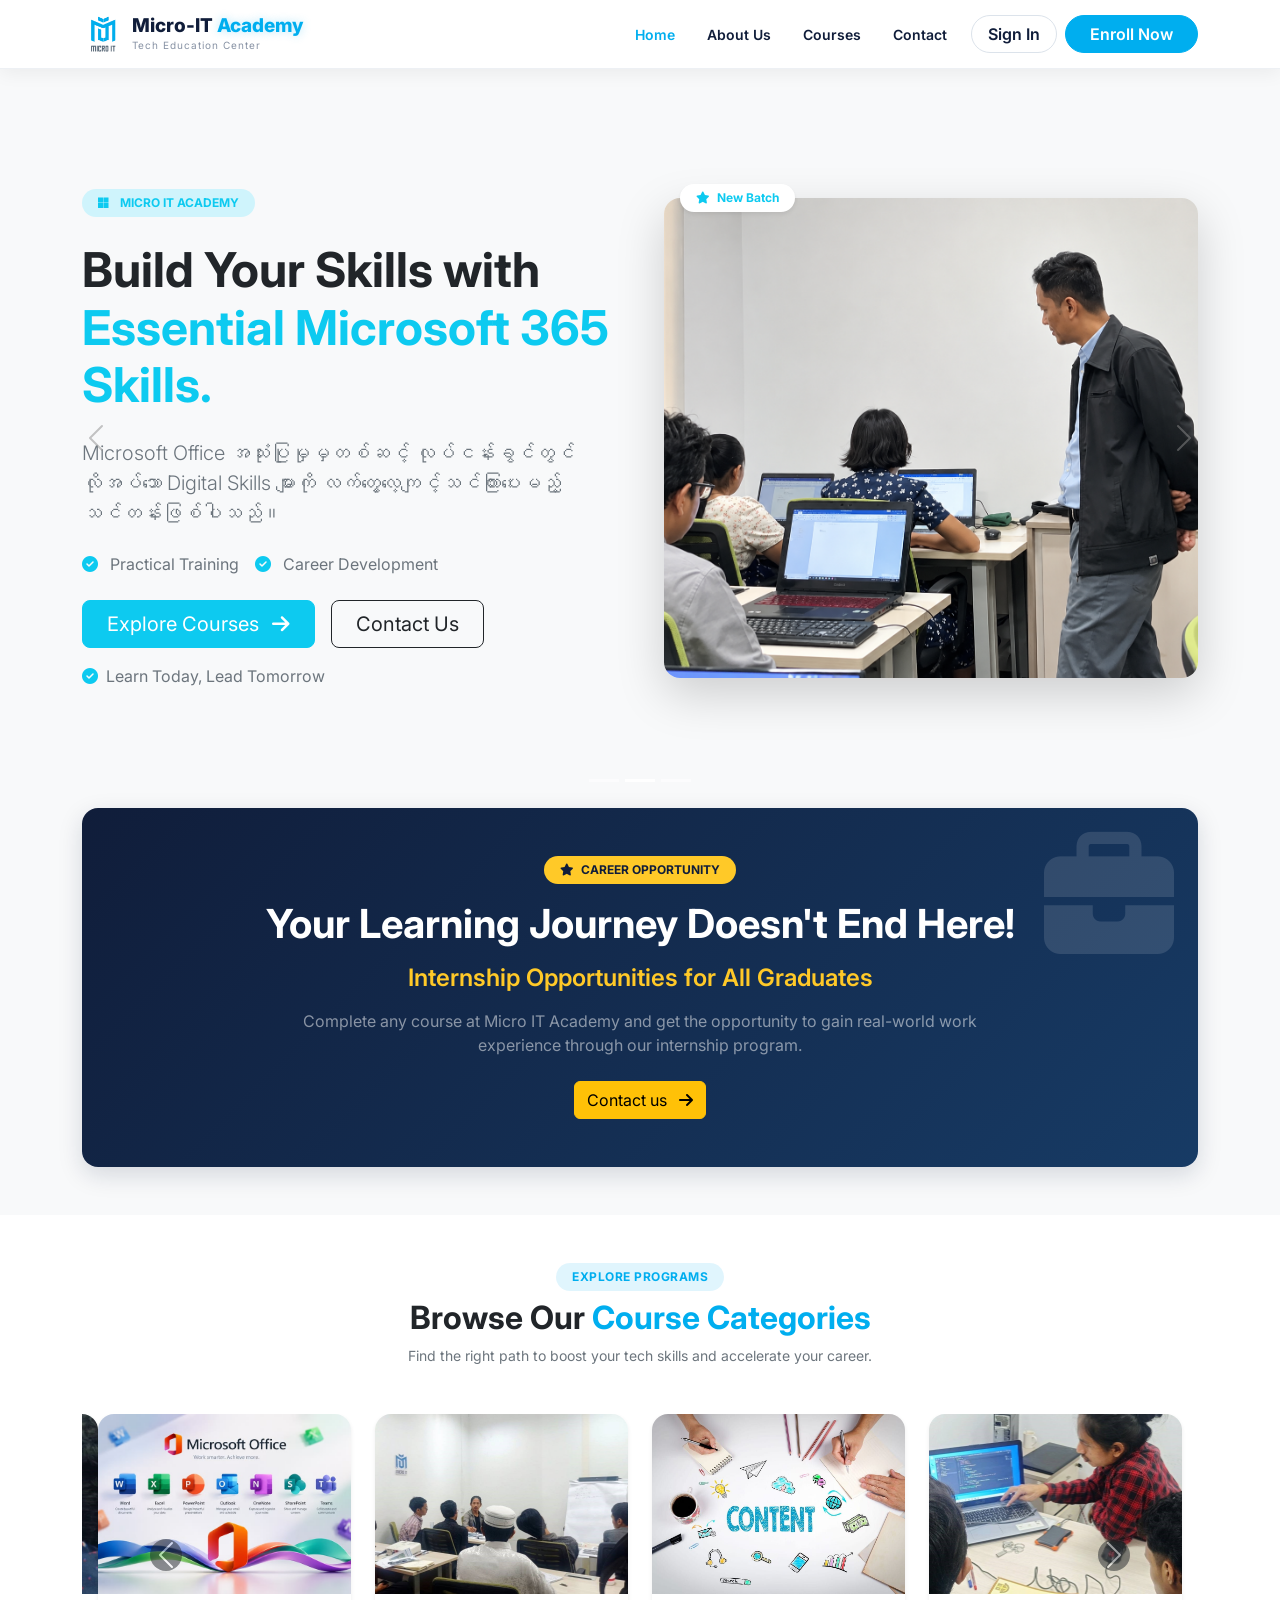
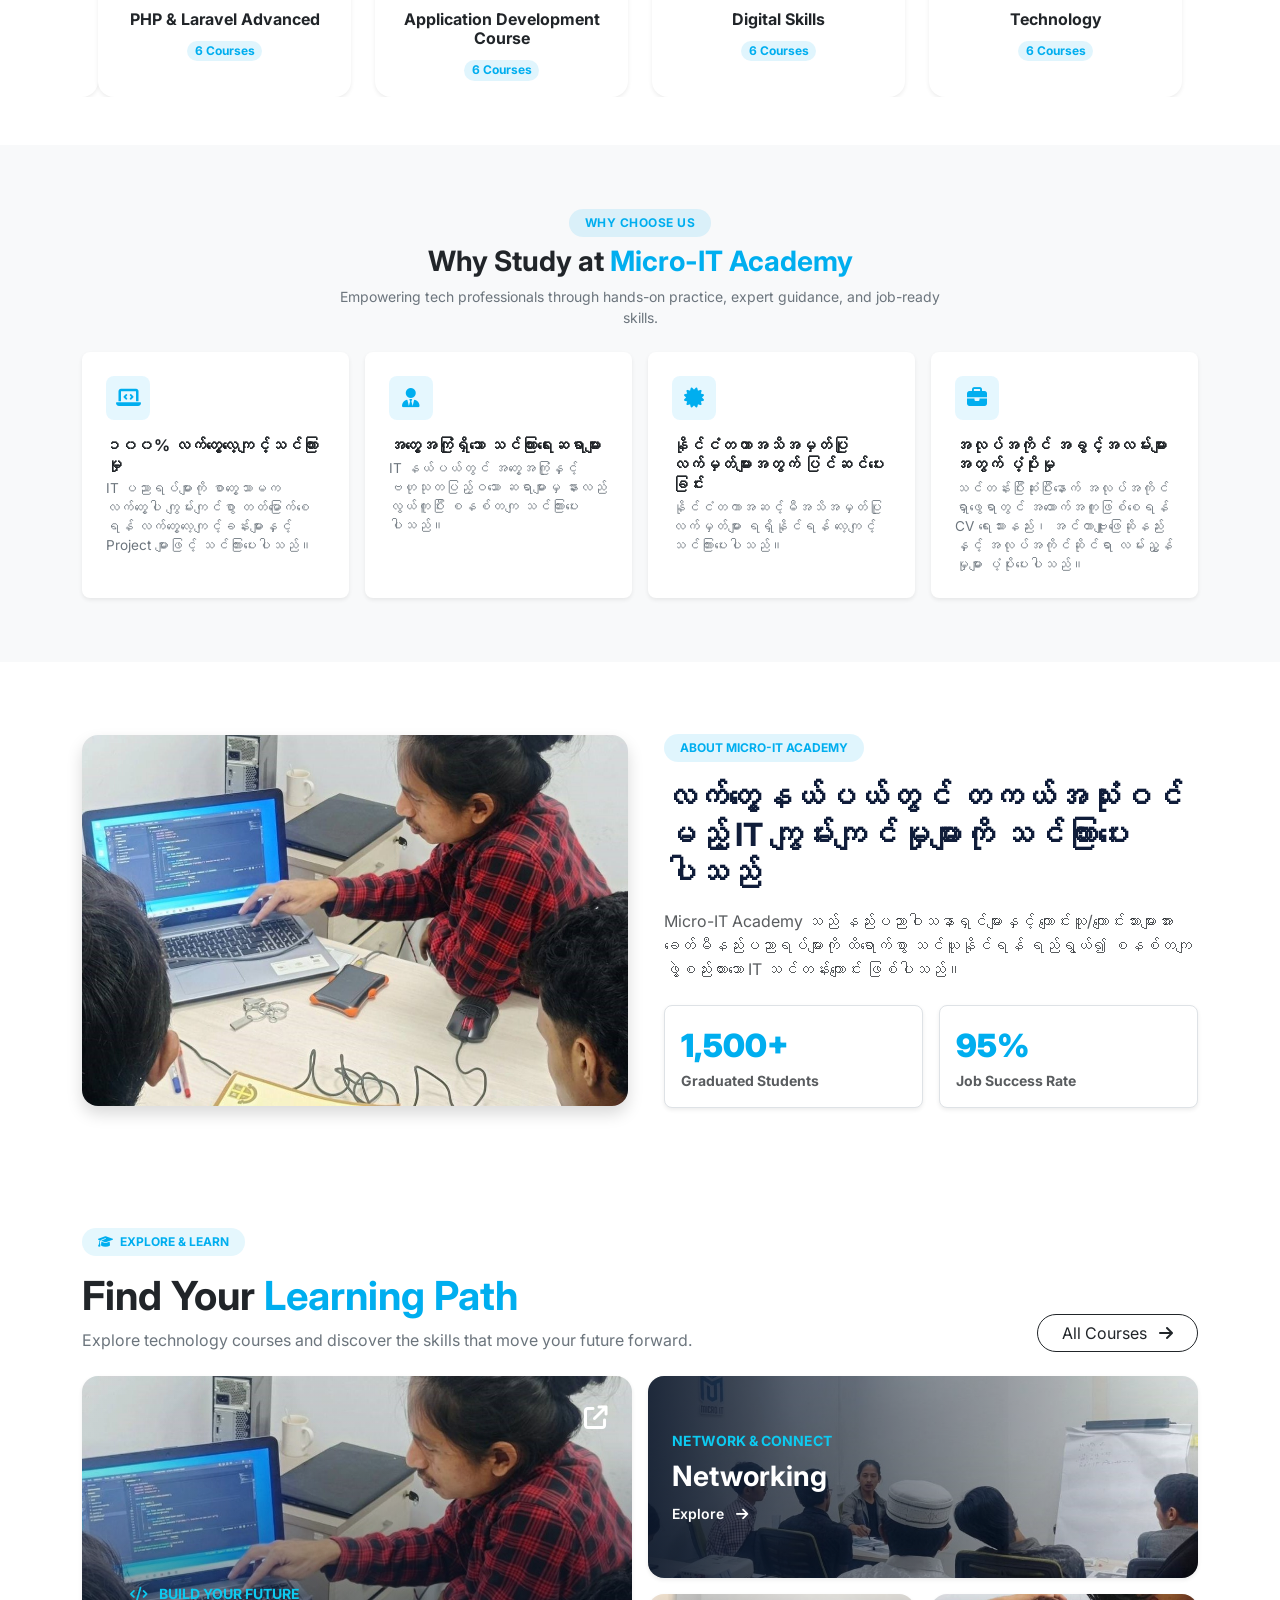
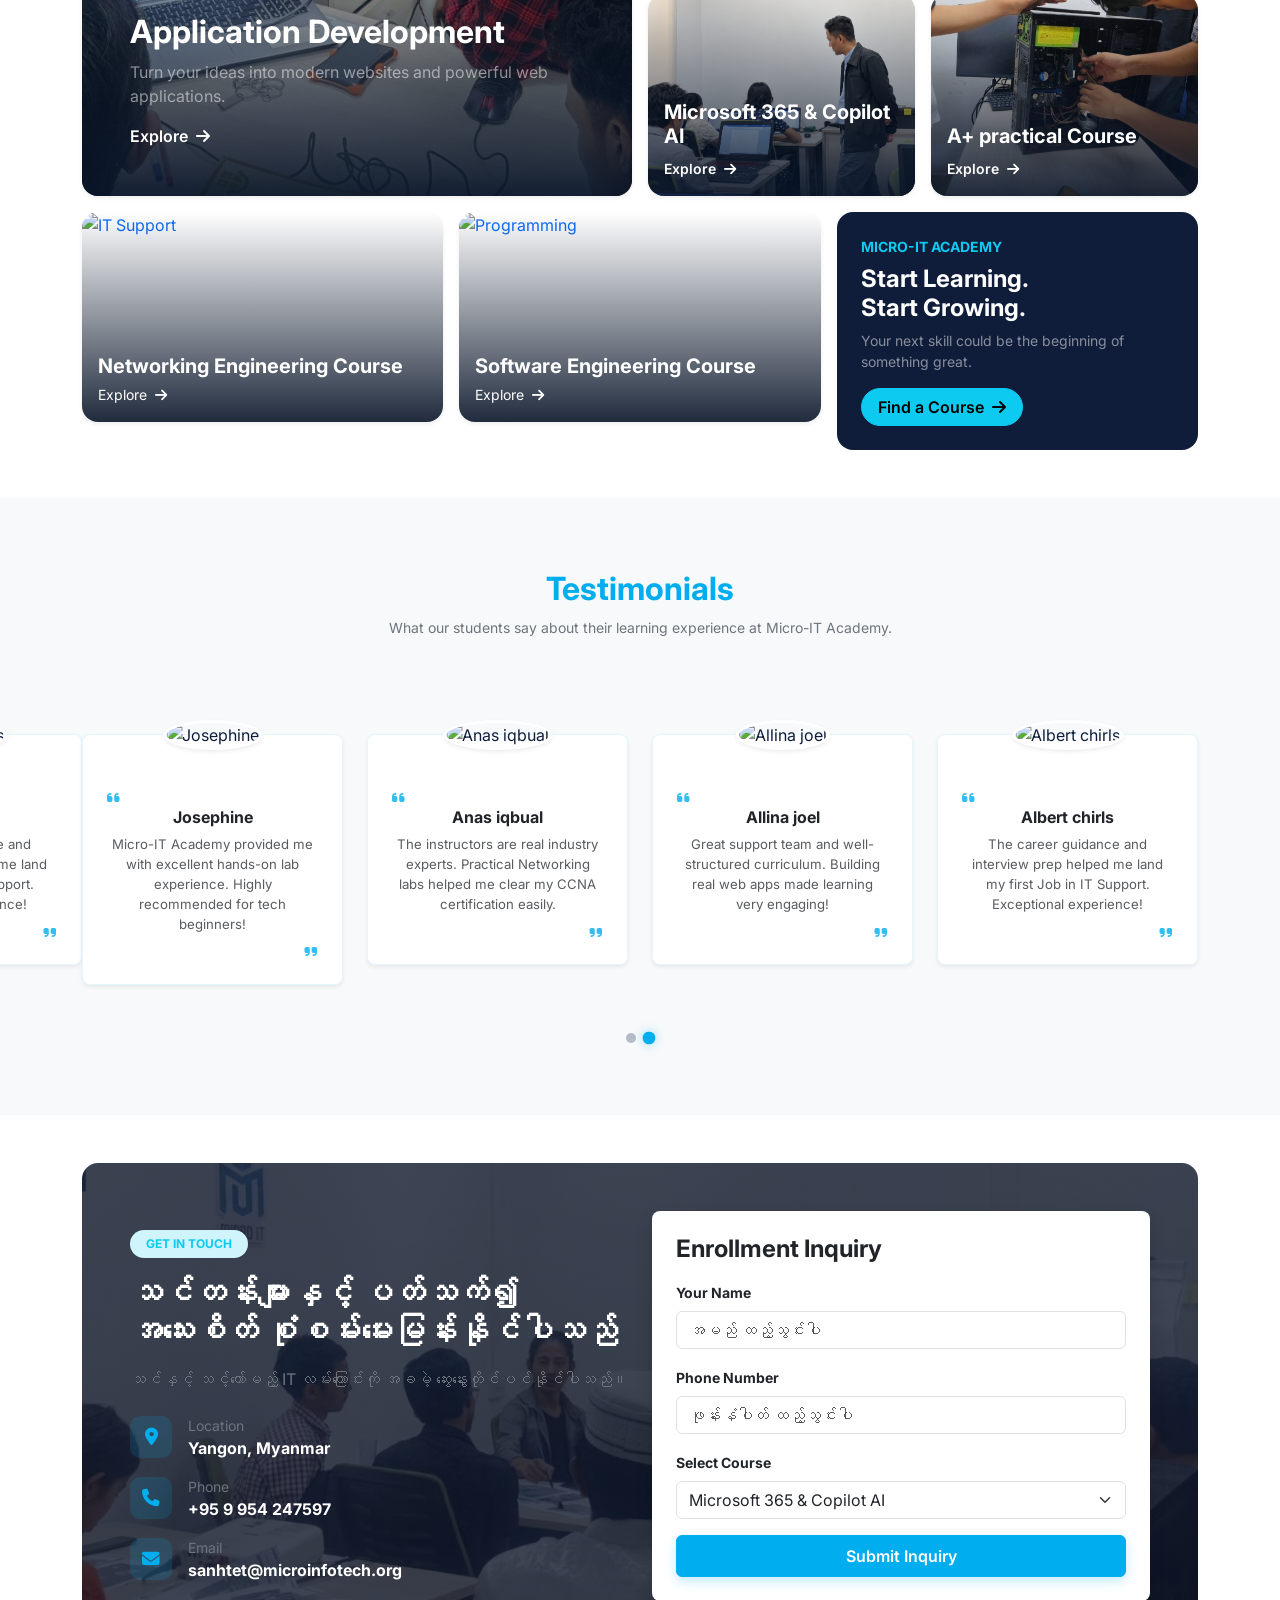
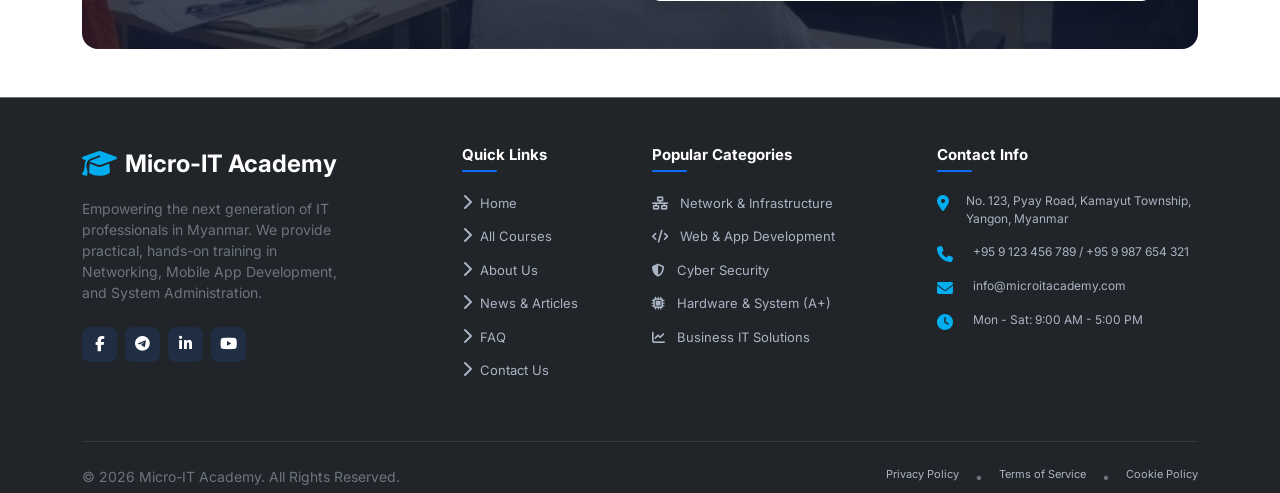
==== commit 40fc7646: "update" ====
--- a/index.html
+++ b/index.html
@@ -51,9 +51,20 @@
                 </ul>
 
                 <div class="d-flex align-items-center gap-2 mt-2 mt-lg-0 ms-lg-3">
-                    <a href="login.html" class="btn btn-signin px-3 rounded-pill fw-semibold">Sign In</a>
-                    <a href="#enroll" class="btn btn-enroll px-4 rounded-pill fw-semibold">Enroll Now</a>
-                </div>
+
+    <div id="authArea">
+        <a href="login.html"
+            class="btn btn-signin px-3 rounded-pill fw-semibold">
+            Sign In
+        </a>
+    </div>
+
+    <a href="#enroll"
+        class="btn btn-enroll px-4 rounded-pill fw-semibold">
+        Enroll Now
+    </a>
+
+</div>
             </div>
         </div>
     </nav>
@@ -879,7 +890,7 @@
             </span>
 
             <h2 class="fw-bold text-dark display-6 mb-2">
-                Find Your <span style="color:#00aeef;">Learning Path.</span>
+                Find Your <span style="color:#00aeef;">Learning Path</span>
             </h2>
 
             <p class="text-secondary mb-0">
@@ -1721,6 +1732,55 @@
         </div>
     </footer>
 
+    <script>
+
+function updateLoginButton() {
+    const authArea = document.getElementById("authArea");
+    const loggedInUser = localStorage.getItem("loggedInUser");
+
+    if (!authArea) return;
+
+    if (loggedInUser) {
+        authArea.innerHTML = `
+            <div class="dropdown">
+                <button class="btn border-0 bg-transparent"
+                    type="button"
+                    data-bs-toggle="dropdown"
+                    aria-expanded="false">
+                    <i class="fa-solid fa-circle-user fs-3"></i>
+                </button>
+
+                <ul class="dropdown-menu dropdown-menu-end shadow-sm">
+                    <li>
+                        <button class="dropdown-item text-danger"
+                            onclick="logoutUser()">
+                            <i class="fa-solid fa-right-from-bracket me-2"></i>
+                            Logout
+                        </button>
+                    </li>
+                </ul>
+            </div>
+        `;
+    } else {
+        authArea.innerHTML = `
+            <a href="login.html"
+                class="btn btn-signin px-3 rounded-pill fw-semibold">
+                Sign In
+            </a>
+        `;
+    }
+}
+
+function logoutUser() {
+    localStorage.removeItem("loggedInUser");
+    updateLoginButton();
+}
+
+updateLoginButton();
+
+
+</script>
+
 
     <!-- Bootstrap 5 JS -->
     <script src="https://cdn.jsdelivr.net/npm/bootstrap@5.3.0/dist/js/bootstrap.bundle.min.js"></script>
--- a/css/style.css
+++ b/css/style.css
@@ -596,4 +596,21 @@
 
 .icon-shape {
   background-color: var(--primary-color, #00aeef) !important;
+}
+
+
+
+/* Logout dropdown theme */
+.dropdown-item.text-danger {
+    color: #101d3a !important;
+    border-radius: 6px;
+    transition: 0.2s ease;
+}
+
+.dropdown-item.text-danger:hover,
+.dropdown-item.text-danger:focus,
+.dropdown-item.text-danger:active {
+    background-color: #e8f8fd !important;
+    color: #00aeef !important;
+    box-shadow: none !important;
 }
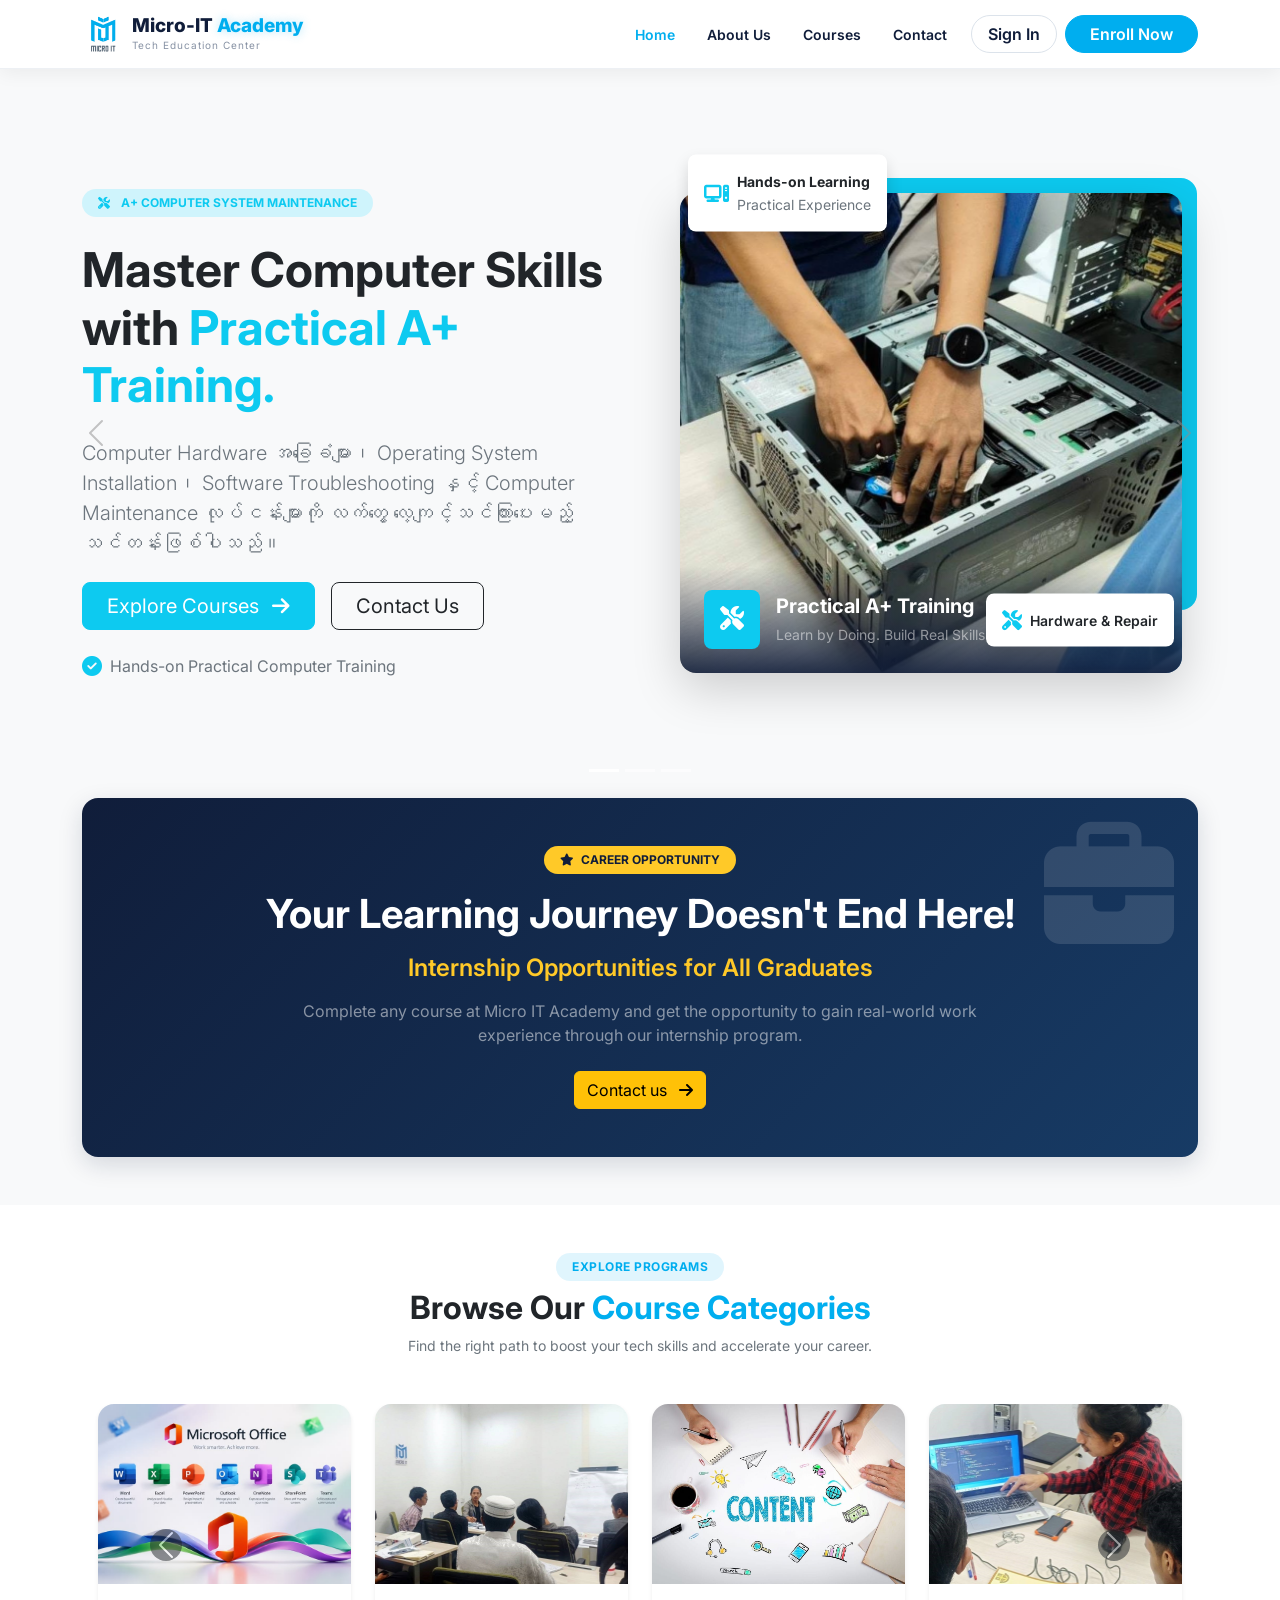
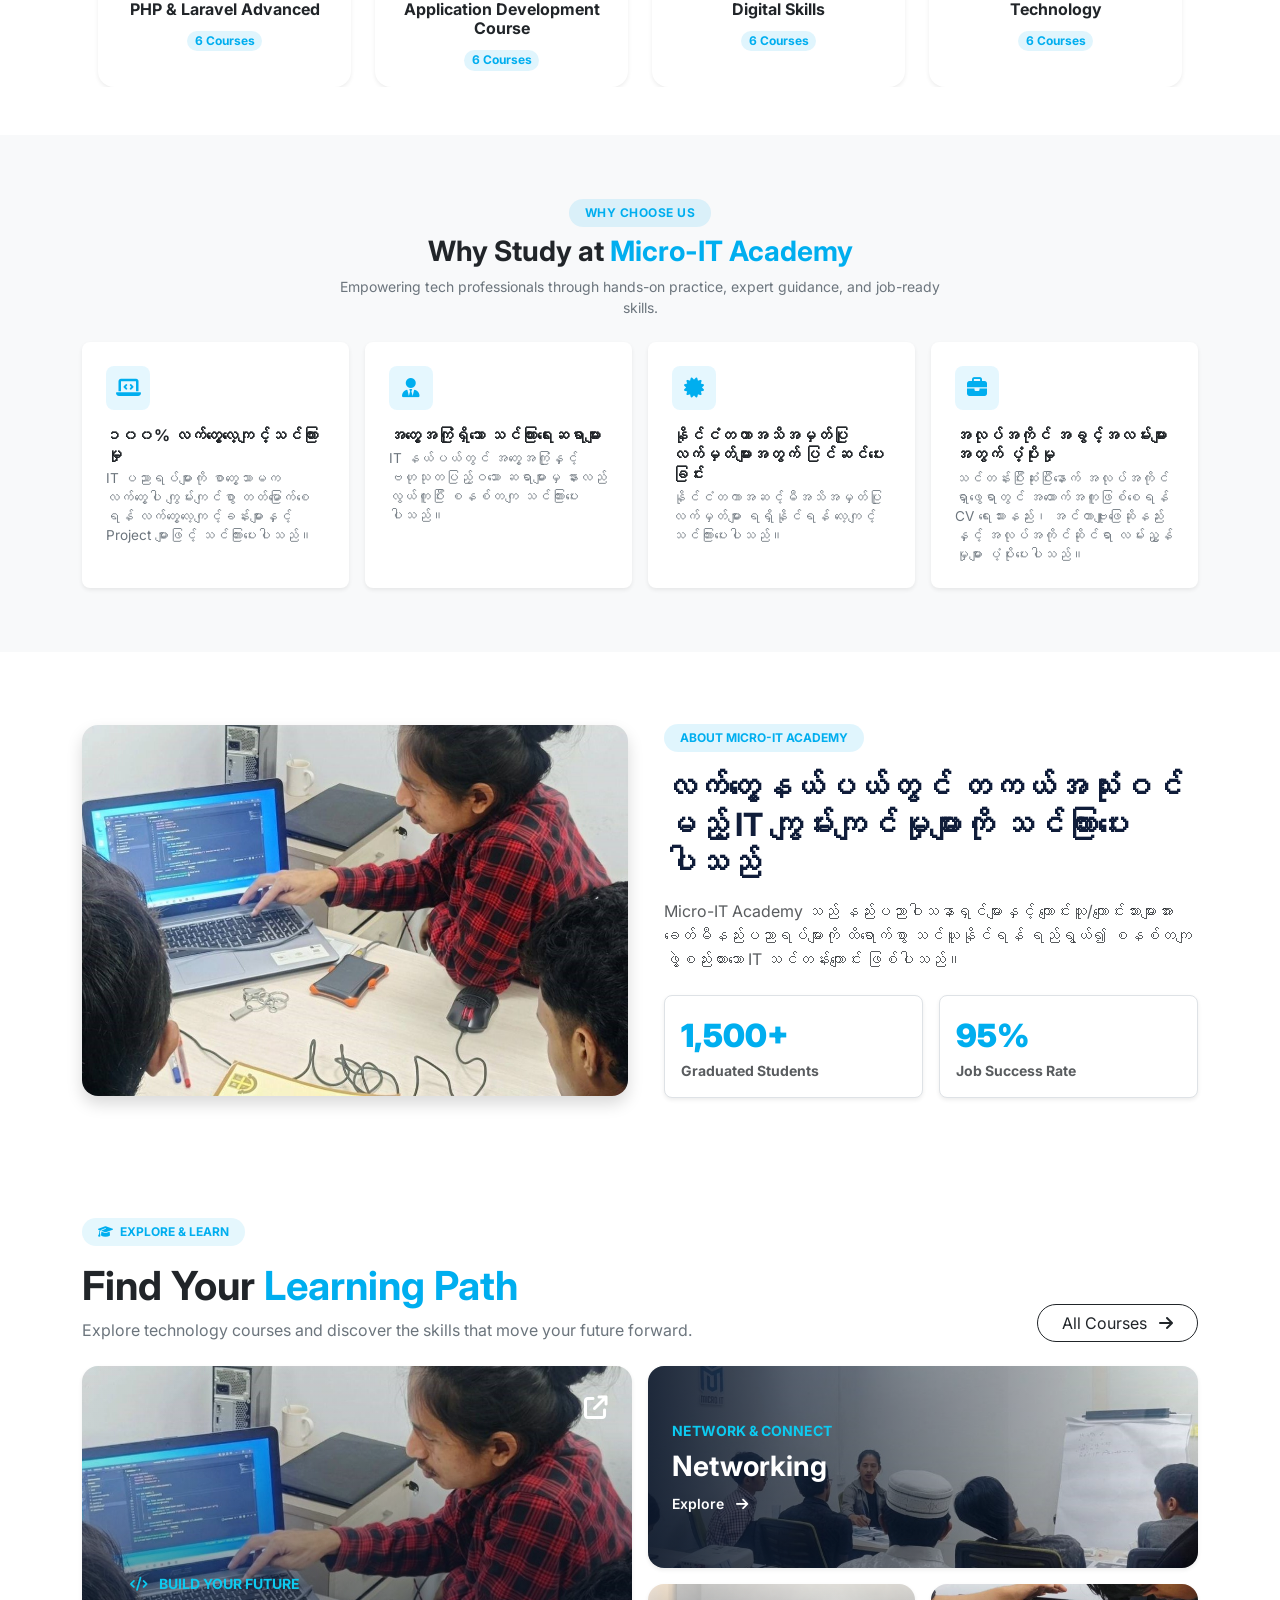
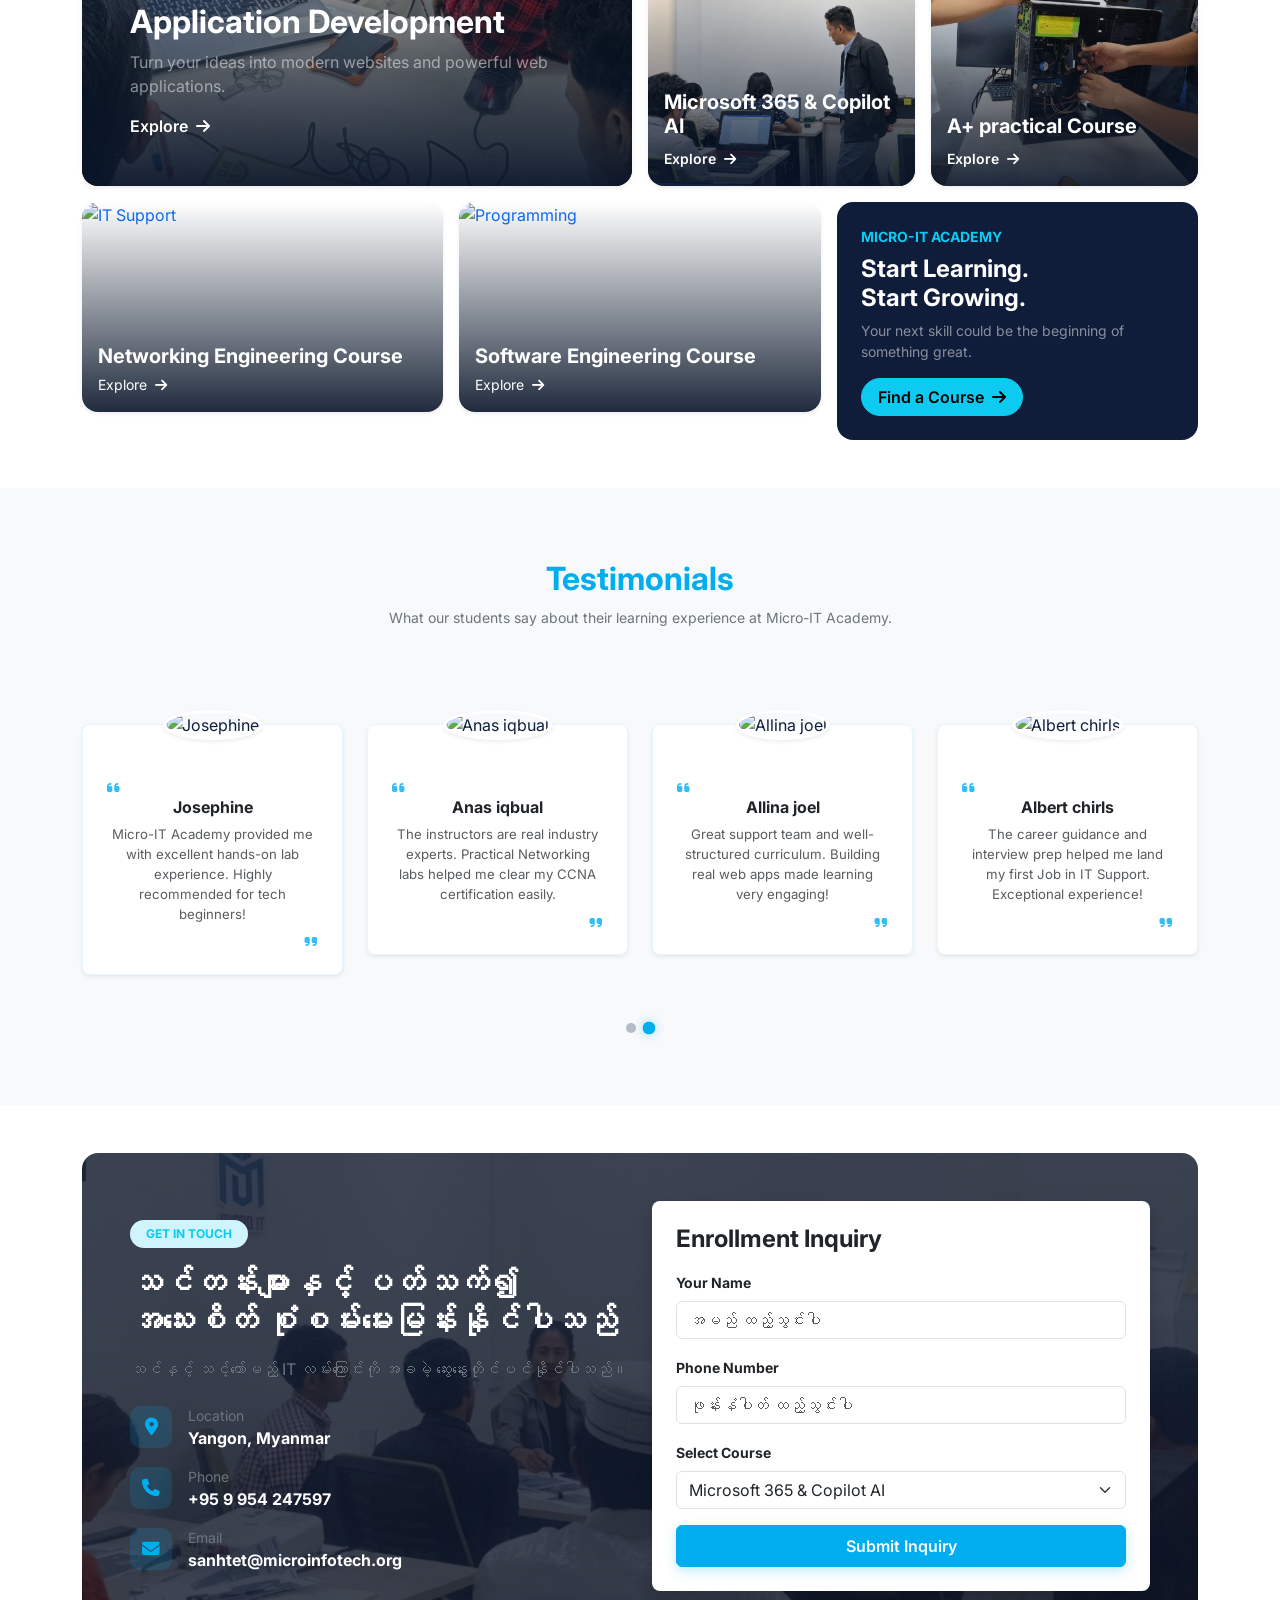
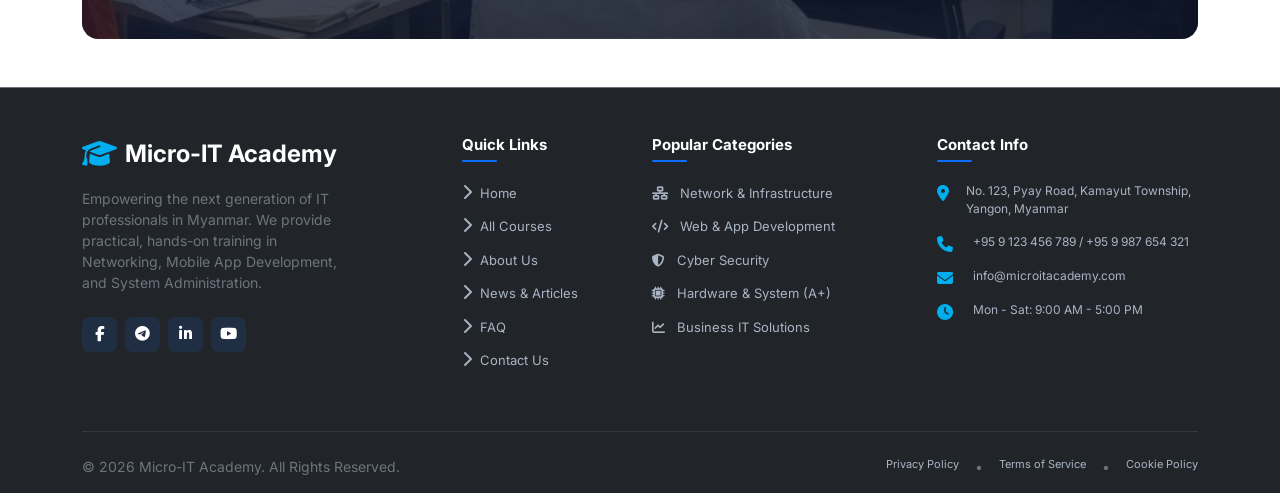
==== commit 0b6c6d6b: "update" ====
--- a/index.html
+++ b/index.html
@@ -75,8 +75,8 @@
 <section id="home" class="bg-light">
 
     <!-- COURSE CAROUSEL -->
-    <div id="heroCarousel" class="carousel slide"
-        data-bs-ride="carousel" data-bs-interval="2000">
+    <div id="heroCarousel" class="carousel slide hero-carousel"
+    data-bs-ride="carousel" data-bs-interval="5000">
 
         <div class="carousel-inner">
 
--- a/css/test.css
+++ b/css/test.css
@@ -699,6 +699,7 @@
 }
 
 @media (max-width: 767px) {
+
     .hero-banner {
         min-height: 260px;
     }
@@ -736,6 +737,7 @@
 }
 
 @media (max-width: 575px) {
+
     .detail-card {
         padding: 20px;
     }
@@ -750,6 +752,7 @@
 }
 
 @media (max-width: 400px) {
+
     .course-img {
         height: 105px;
     }
@@ -759,3 +762,181 @@
     }
 }
 
+/* =========================================
+   18. MOBILE HERO CAROUSEL
+========================================= */
+
+@media (max-width: 767.98px) {
+
+    /* Carousel height */
+    .hero-carousel .carousel-item > .container {
+        max-width: 100%;
+        padding: 0 !important;
+    }
+
+    .hero-carousel .carousel-item .row {
+        position: relative;
+        min-height: 620px;
+        margin: 0;
+        overflow: hidden;
+        align-items: center !important;
+    }
+
+    /* Background Image */
+    .hero-carousel .carousel-item .row > div:last-child {
+        position: absolute;
+        inset: 0;
+        width: 100%;
+        height: 100%;
+        padding: 0 !important;
+        z-index: 0;
+    }
+
+    /* Image containers */
+    .hero-carousel .carousel-item .row > div:last-child > .position-relative {
+        height: 100% !important;
+        margin: 0 !important;
+    }
+
+    .hero-carousel .carousel-item .row > div:last-child .overflow-hidden {
+        height: 100% !important;
+        border-radius: 0 !important;
+    }
+
+    .hero-carousel .carousel-item .row > div:last-child img {
+        width: 100%;
+        height: 100% !important;
+        object-fit: cover !important;
+    }
+
+    /* Dark overlay */
+    .hero-carousel .carousel-item .row > div:last-child::after {
+        content: "";
+        position: absolute;
+        inset: 0;
+        background: linear-gradient(
+            90deg,
+            rgba(16, 29, 58, 0.94),
+            rgba(16, 29, 58, 0.72)
+        );
+        z-index: 1;
+    }
+
+    /* Hide floating image decorations */
+    .hero-carousel .carousel-item .row > div:last-child .position-absolute {
+        display: none !important;
+    }
+
+    /* Text content */
+    .hero-carousel .carousel-item .row > div:first-child {
+        position: relative;
+        z-index: 2;
+        width: 100%;
+        padding: 2rem 1.5rem !important;
+    }
+
+    .hero-carousel .carousel-item h1 {
+        color: #ffffff !important;
+        font-size: 1.85rem;
+        line-height: 1.35;
+        margin-bottom: 1rem !important;
+    }
+
+    .hero-carousel .carousel-item p {
+        color: rgba(255,255,255,0.85) !important;
+        font-size: 0.95rem;
+        line-height: 1.7;
+    }
+
+    .hero-carousel .carousel-item .text-secondary {
+        color: rgba(255,255,255,0.85) !important;
+    }
+
+    .hero-carousel .carousel-item .badge {
+        font-size: 0.7rem;
+    }
+
+    .hero-carousel .carousel-item .btn {
+        font-size: 0.85rem;
+        padding: 0.7rem 1rem !important;
+    }
+
+    /* Slide 3 illustration */
+    .hero-carousel .carousel-item:nth-child(3)
+    .row > div:last-child img {
+        object-fit: contain !important;
+        opacity: 0.45;
+    }
+
+    /* Carousel arrows */
+    .hero-carousel .carousel-control-prev,
+    .hero-carousel .carousel-control-next {
+        width: 10%;
+        z-index: 3;
+    }
+
+    .hero-carousel .carousel-indicators {
+        z-index: 4;
+    }
+}
+
+/* =========================================
+   19. USER DROPDOWN & LOGOUT
+========================================= */
+
+/* Hide email/header inside dropdown */
+.dropdown-menu .dropdown-header {
+    display: none !important;
+}
+
+/* Dropdown menu */
+.dropdown-menu {
+    border: 1px solid var(--border-color);
+    border-radius: 12px;
+    box-shadow: 0 8px 25px rgba(16, 29, 58, .10);
+    padding: 8px;
+}
+
+/* Logout default style */
+.dropdown-menu .dropdown-item.text-danger {
+    color: var(--navy) !important;
+    background: transparent !important;
+    border-radius: 8px;
+    font-weight: 600;
+    transition: all .2s ease;
+}
+
+/* Logout hover */
+.dropdown-menu .dropdown-item.text-danger:hover {
+    color: var(--cyan) !important;
+    background: #eaf8fe !important;
+}
+
+/* Remove Bootstrap blue focus and active background */
+.dropdown-menu .dropdown-item.text-danger:focus,
+.dropdown-menu .dropdown-item.text-danger:active,
+.dropdown-menu .dropdown-item.text-danger:focus-visible {
+    color: var(--cyan) !important;
+    background: transparent !important;
+    box-shadow: none !important;
+    outline: none !important;
+}
+
+/* Dropdown item general focus */
+.dropdown-menu .dropdown-item:focus-visible {
+    outline: none;
+    box-shadow: none;
+}
+
+/* Logout icon */
+.dropdown-menu .dropdown-item.text-danger i {
+    color: inherit;
+}
+
+/* Remove unwanted blue button focus */
+.btn:focus,
+.btn:active:focus,
+.btn:focus-visible {
+    box-shadow: none !important;
+    outline: none !important;
+}
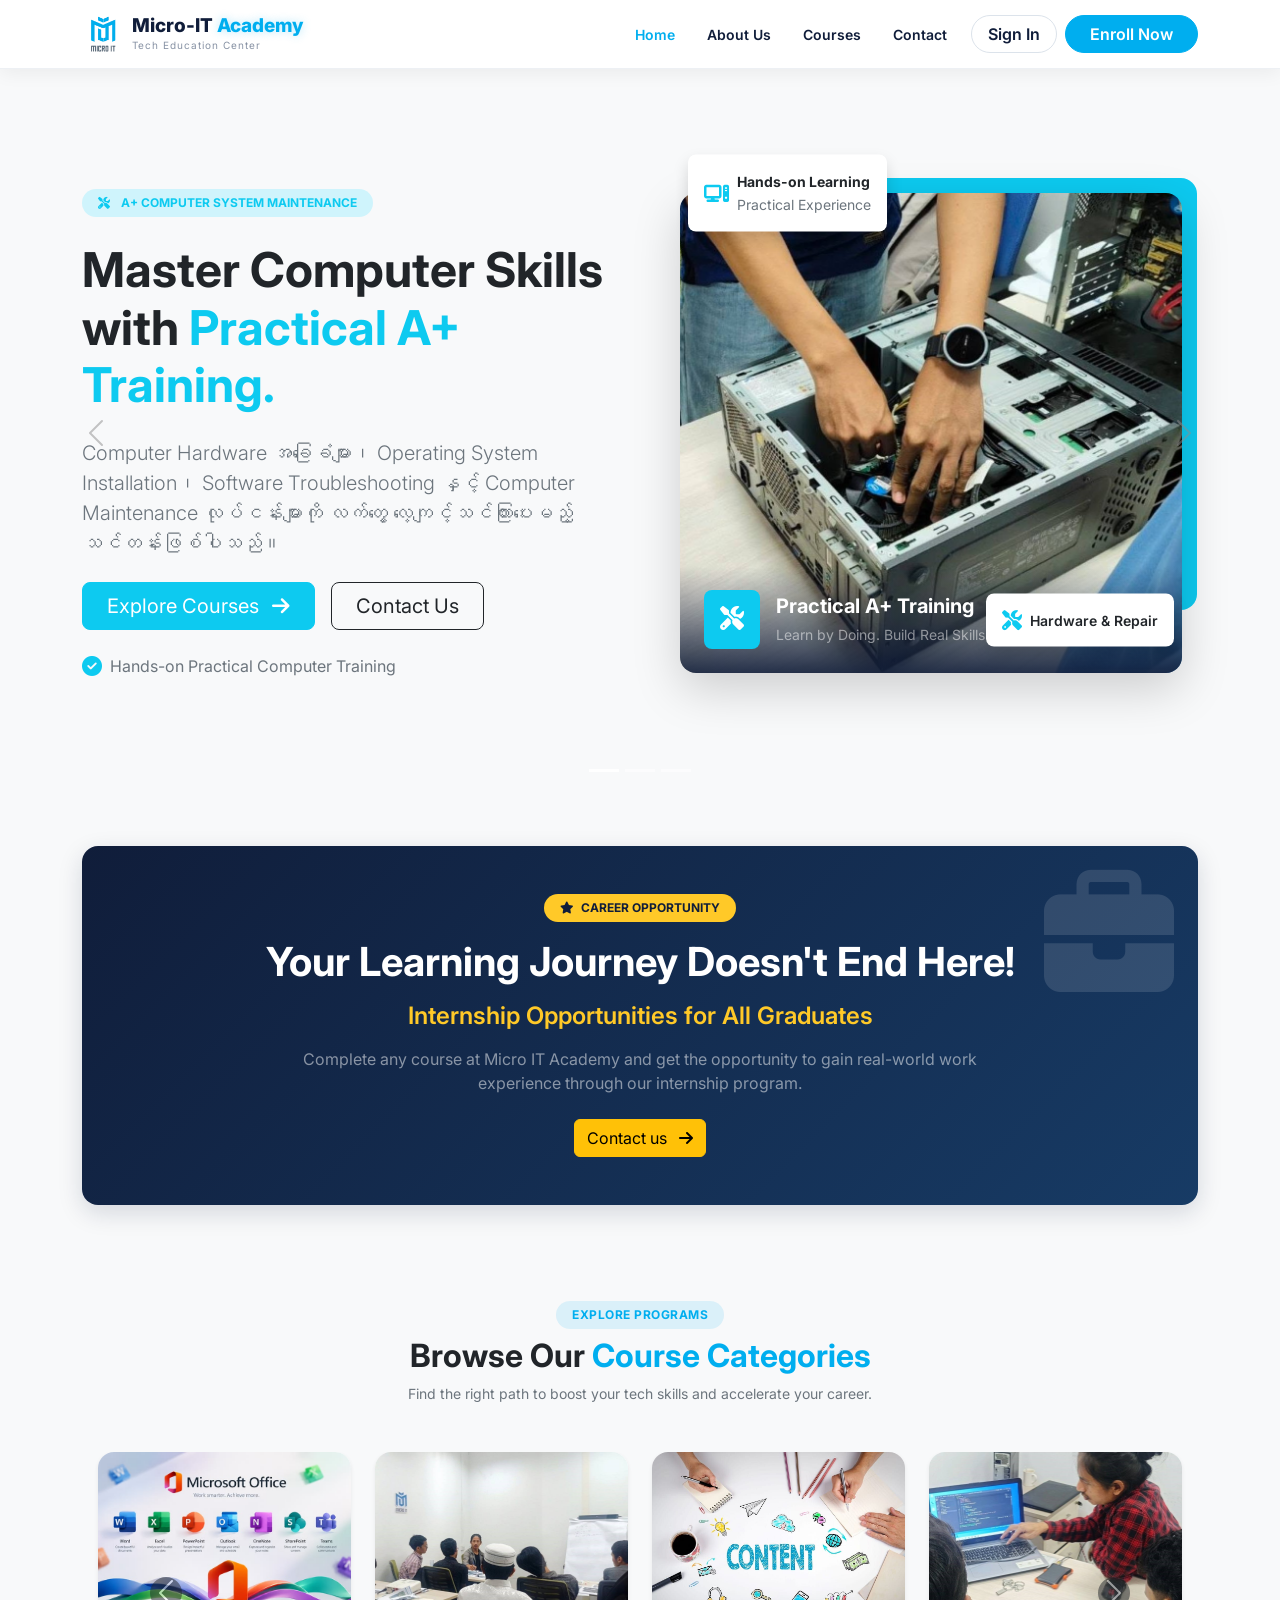
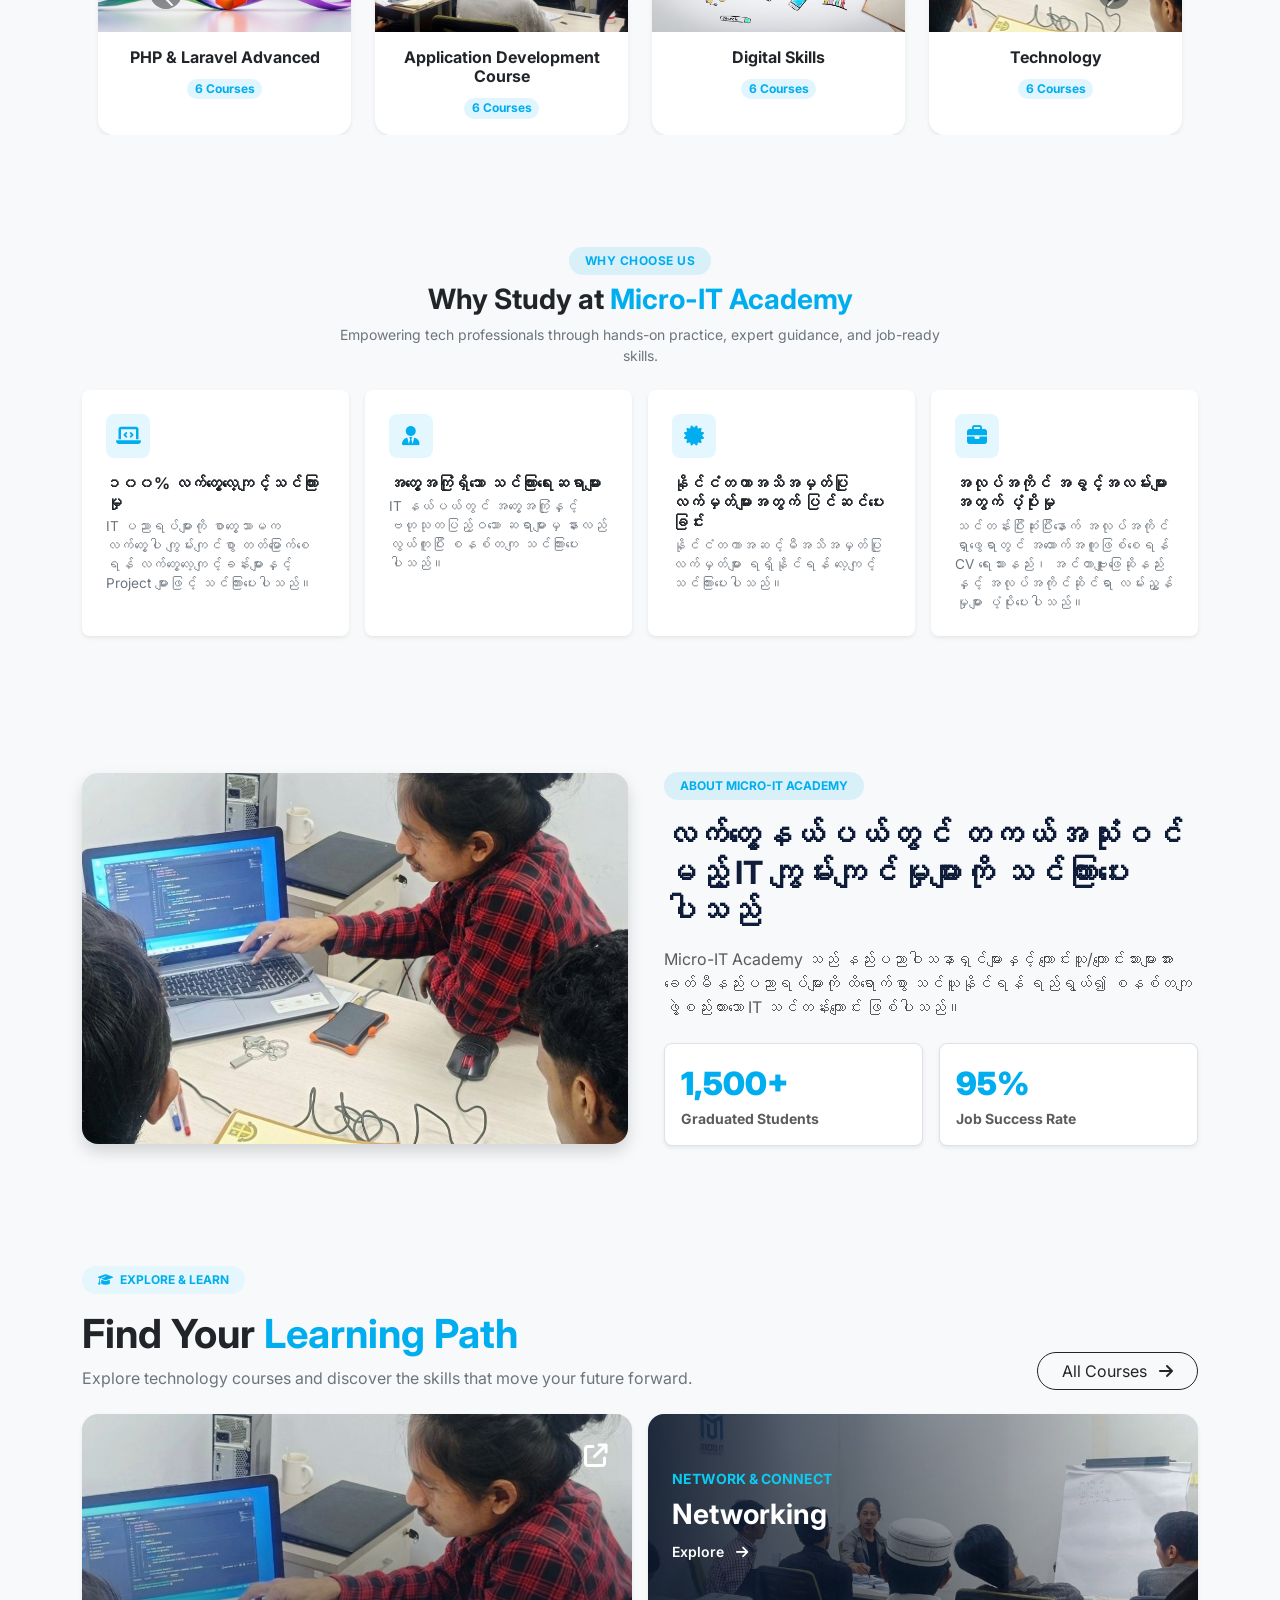
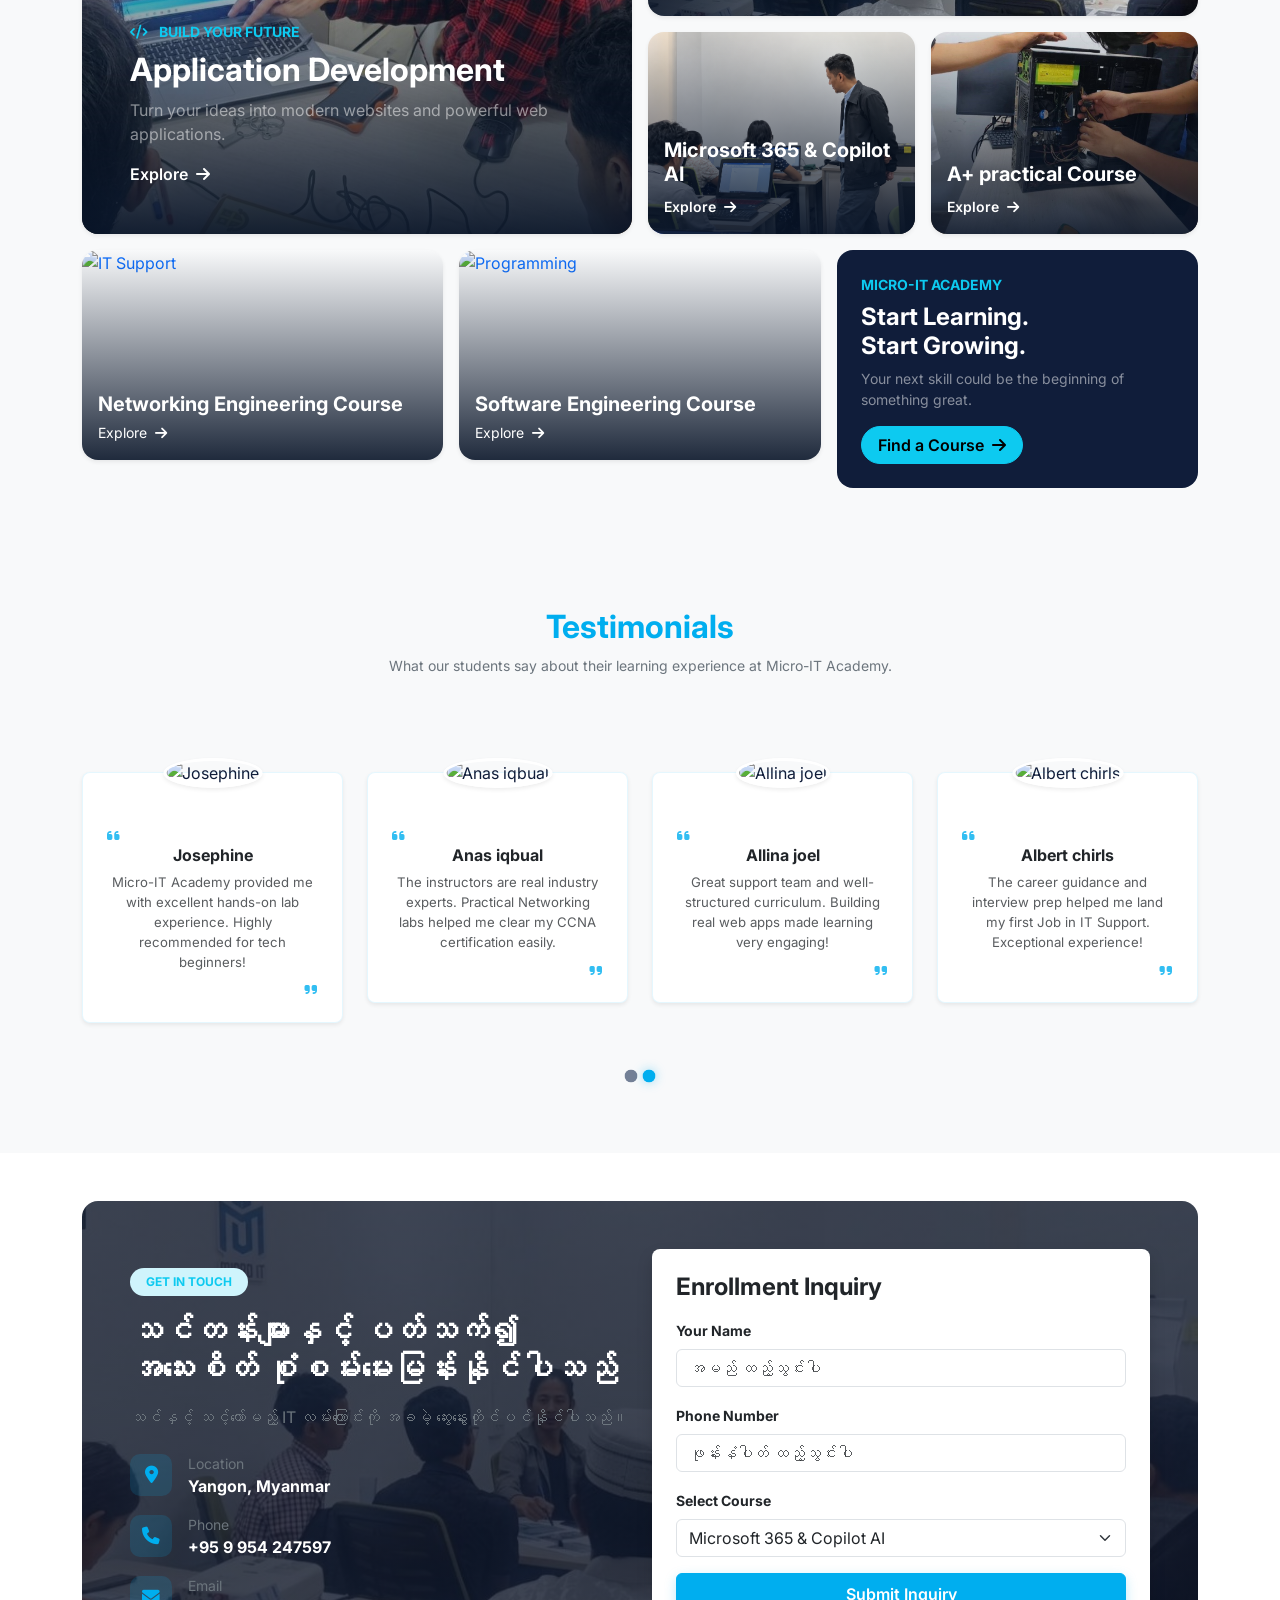
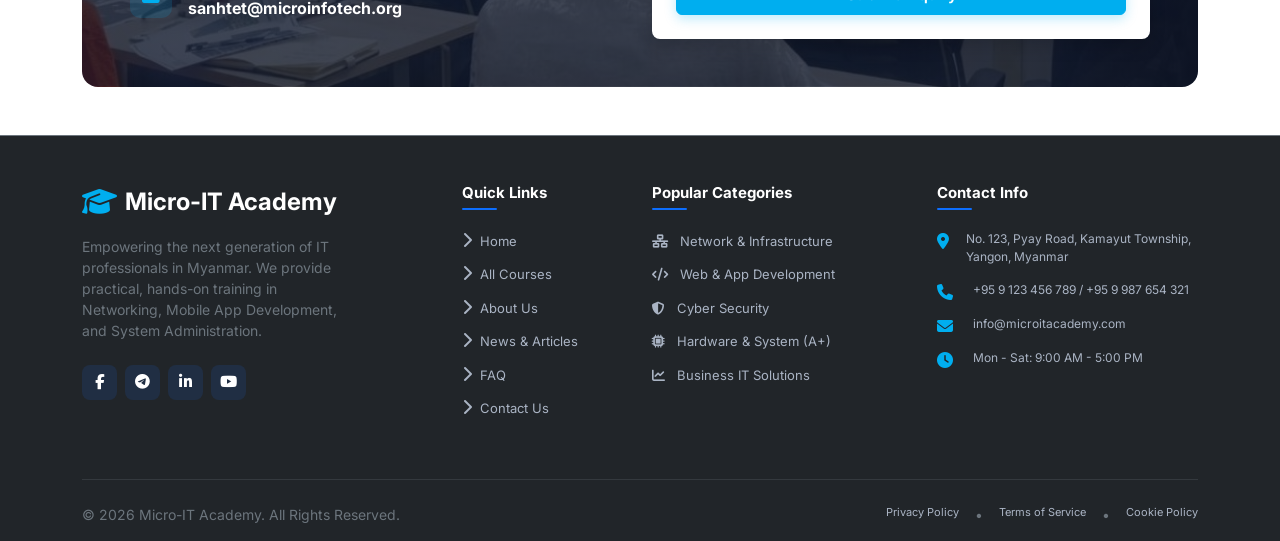
==== commit e9ff7c79: "update" ====
--- a/index.html
+++ b/index.html
@@ -473,63 +473,50 @@
 
 
     <!-- INTERNSHIP OPPORTUNITY SECTION -->
-    <div class="container pb-5">
-
-        <div class="position-relative overflow-hidden rounded-4 p-4 p-md-5"
-            style="background: linear-gradient(135deg, #101d3a, #173b65);
-                   box-shadow: 0 8px 25px rgba(16, 29, 58, 0.15);">
-
-            <!-- Decorative Icon -->
-            <div class="position-absolute top-0 end-0 p-4 d-none d-md-block"
-                style="opacity: 0.12;">
-
-                <i class="fa-solid fa-briefcase text-white"
-                    style="font-size: 130px;"></i>
-
-            </div>
-
-            <div class="position-relative text-center">
-
-                <span class="badge rounded-pill px-3 py-2 mb-3"
-                    style="background-color: #ffc928; color: #101d3a;">
-
-                    <i class="fa-solid fa-star me-1"></i>
-                    CAREER OPPORTUNITY
-
-                </span>
-
-                <h2 class="display-6 fw-bold text-white mb-3">
-                    Your Learning Journey Doesn't End Here!
-                </h2>
-
-                <h4 class="fw-semibold mb-3"
-                    style="color: #ffc928;">
-
-                    Internship Opportunities for All Graduates
-
-                </h4>
-
-                <p class="text-white-50 mx-auto mb-4"
-                    style="max-width: 750px;">
-
-                    Complete any course at Micro IT Academy and get
-                    the opportunity to gain real-world work experience
-                    through our internship program.
-
-                </p>
-
-                <a href="contact.html" class="btn btn-warning">
-    Contact us <i class="fa-solid fa-arrow-right ms-2"></i>
-</a>
-
-            </div>
-
-        </div>
-
+<div class="container py-5">
+
+    <div class="position-relative overflow-hidden rounded-4 p-4 p-md-5"
+        style="background: linear-gradient(135deg, #101d3a, #173b65);
+               box-shadow: 0 8px 25px rgba(16, 29, 58, 0.15);">
+
+        <!-- Decorative Icon -->
+        <div class="position-absolute top-0 end-0 p-4 d-none d-md-block"
+            style="opacity: 0.12;">
+            <i class="fa-solid fa-briefcase text-white"
+                style="font-size: 130px;"></i>
+        </div>
+
+        <div class="position-relative text-center">
+
+            <span class="badge rounded-pill px-3 py-2 mb-3"
+                style="background-color: #ffc928; color: #101d3a;">
+                <i class="fa-solid fa-star me-1"></i>
+                CAREER OPPORTUNITY
+            </span>
+
+            <h2 class="display-6 fw-bold text-white mb-3">
+                Your Learning Journey Doesn't End Here!
+            </h2>
+
+            <h4 class="fw-semibold mb-3" style="color: #ffc928;">
+                Internship Opportunities for All Graduates
+            </h4>
+
+            <p class="text-white-50 mx-auto mb-4"
+                style="max-width: 750px;">
+                Complete any course at Micro IT Academy and get
+                the opportunity to gain real-world work experience
+                through our internship program.
+            </p>
+
+            <a href="contact.html" class="btn btn-warning">
+                Contact us <i class="fa-solid fa-arrow-right ms-2"></i>
+            </a>
+
+        </div>
     </div>
-    <!-- END INTERNSHIP OPPORTUNITY SECTION -->
-
-</section>
+</div>
+<!-- END INTERNSHIP OPPORTUNITY SECTION -->
 <!-- END HERO SECTION -->
 
 
--- a/css/test.css
+++ b/css/test.css
@@ -940,3 +940,44 @@
     box-shadow: none !important;
     outline: none !important;
 }
+
+/* =========================================
+   20. MOBILE NAVBAR & HERO SPACING FIX
+========================================= */
+
+/* Navbar */
+nav.navbar.sticky-top {
+    position: sticky !important;
+    top: 0 !important;
+    z-index: 1055 !important;
+    background: #ffffff !important;
+    width: 100%;
+}
+
+/* Mobile adjustments */
+@media (max-width: 767.98px) {
+
+    /* Navbar stays above page content */
+    nav.navbar.sticky-top {
+        position: sticky !important;
+        top: 0 !important;
+        z-index: 1055 !important;
+    }
+
+    /* Add space below hero carousel */
+    .hero-carousel {
+        margin-bottom: 25px !important;
+    }
+
+    /* Internship section spacing */
+    .hero-carousel + .container,
+    .hero-carousel + section {
+        margin-top: 25px !important;
+    }
+
+    /* Internship card */
+    .container.pb-5 {
+        padding-top: 20px !important;
+        padding-bottom: 35px !important;
+    }
+}
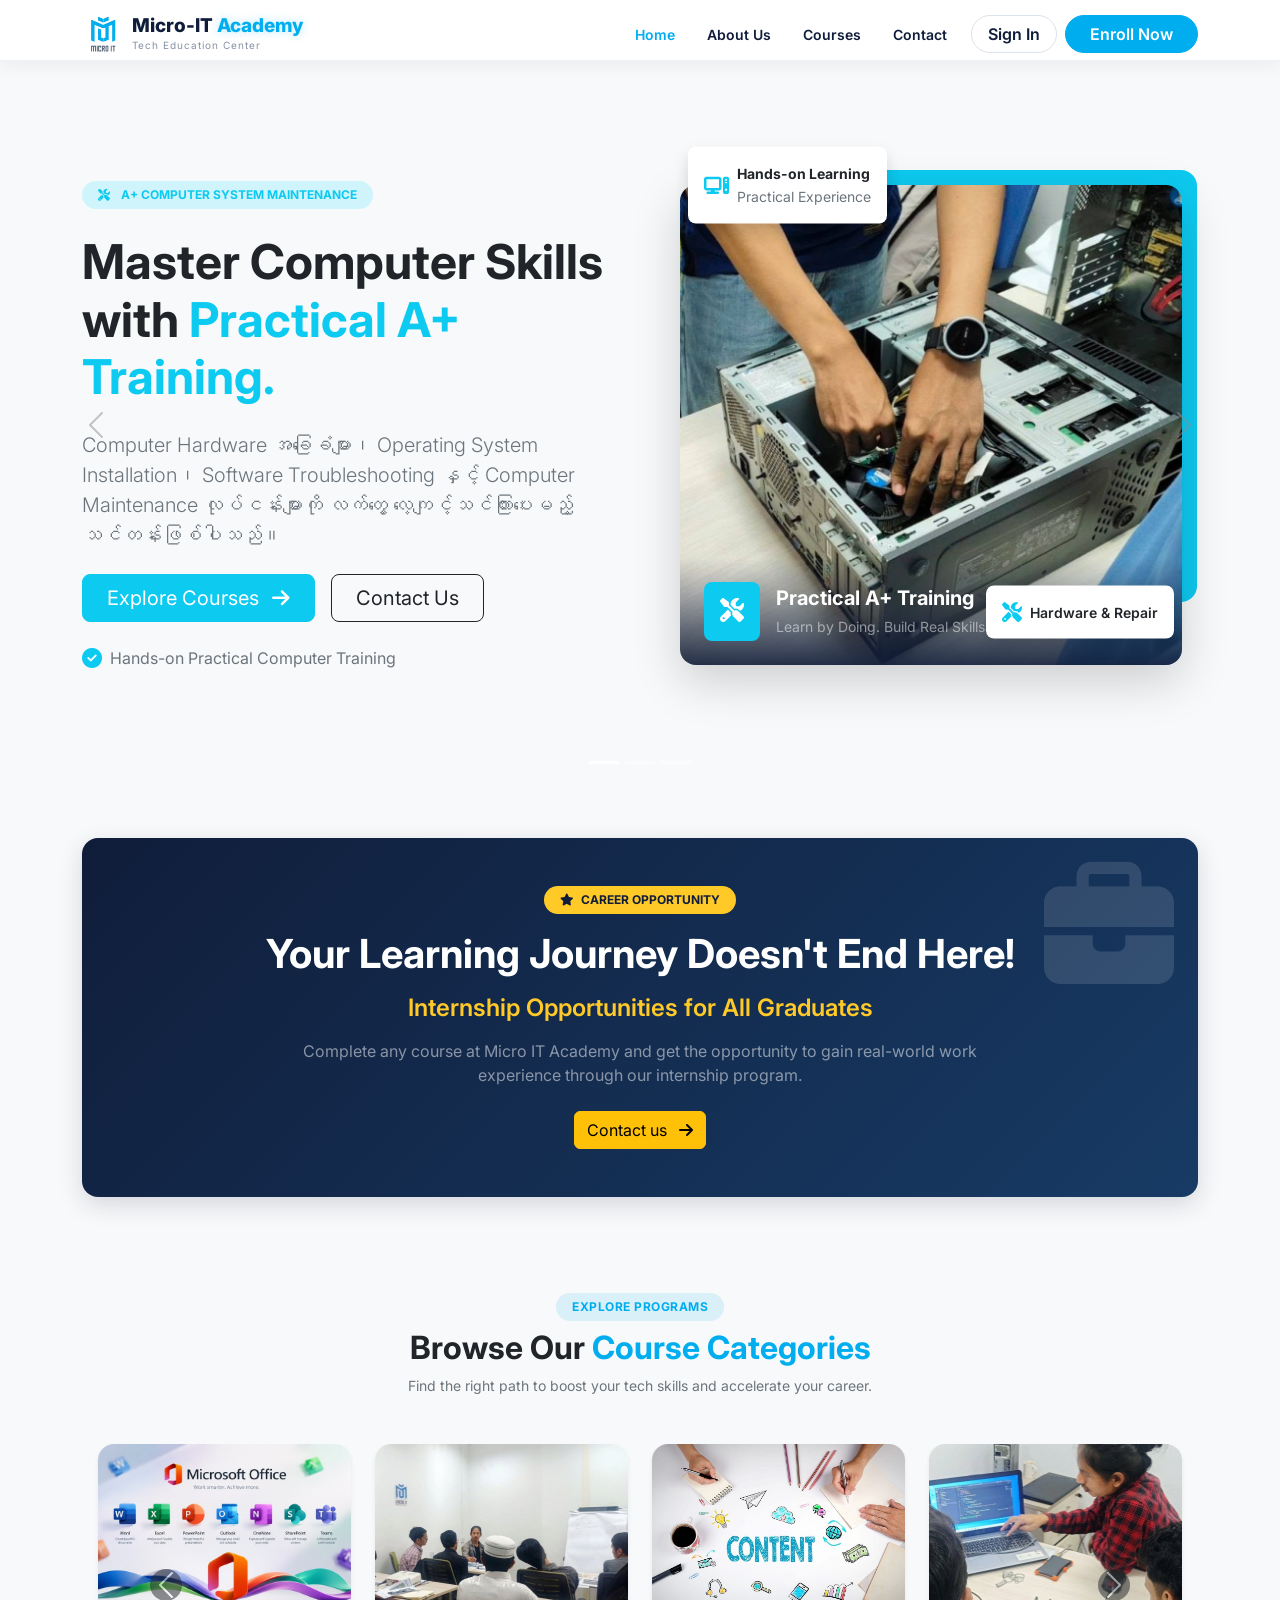
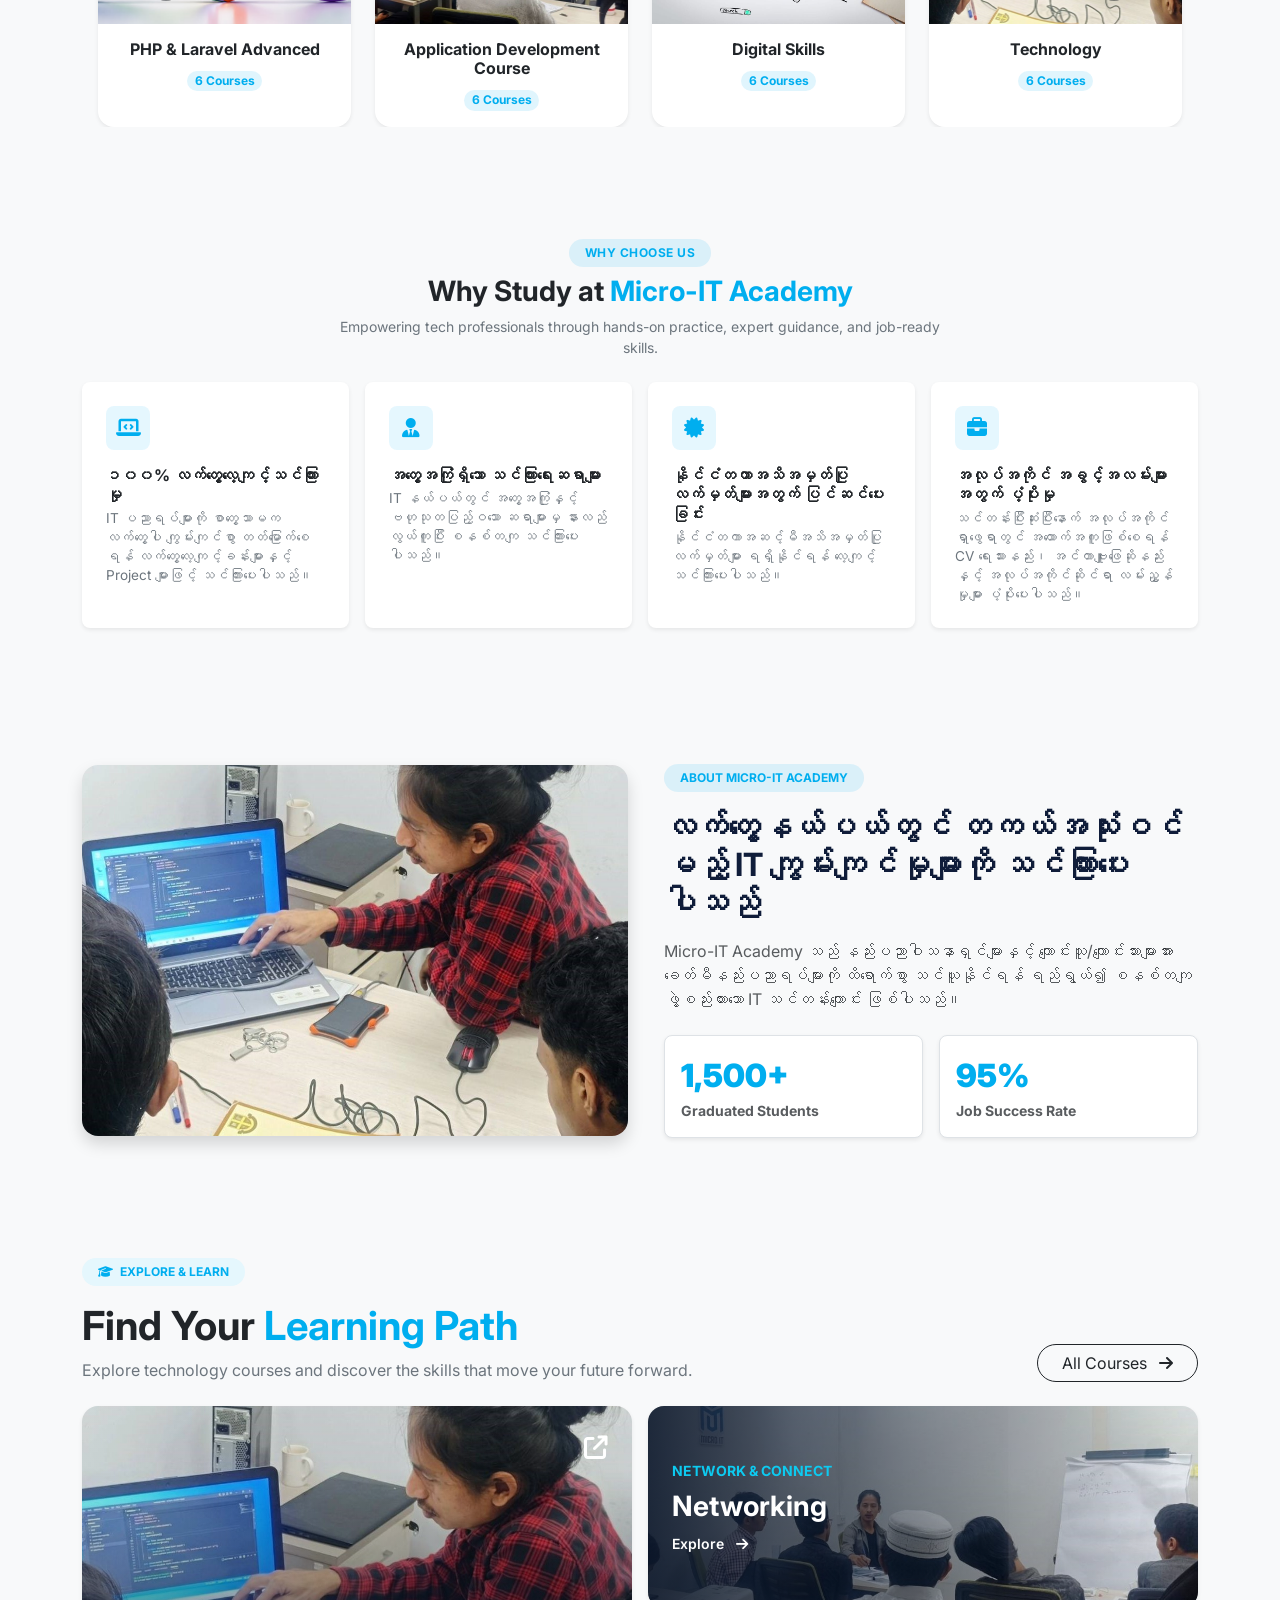
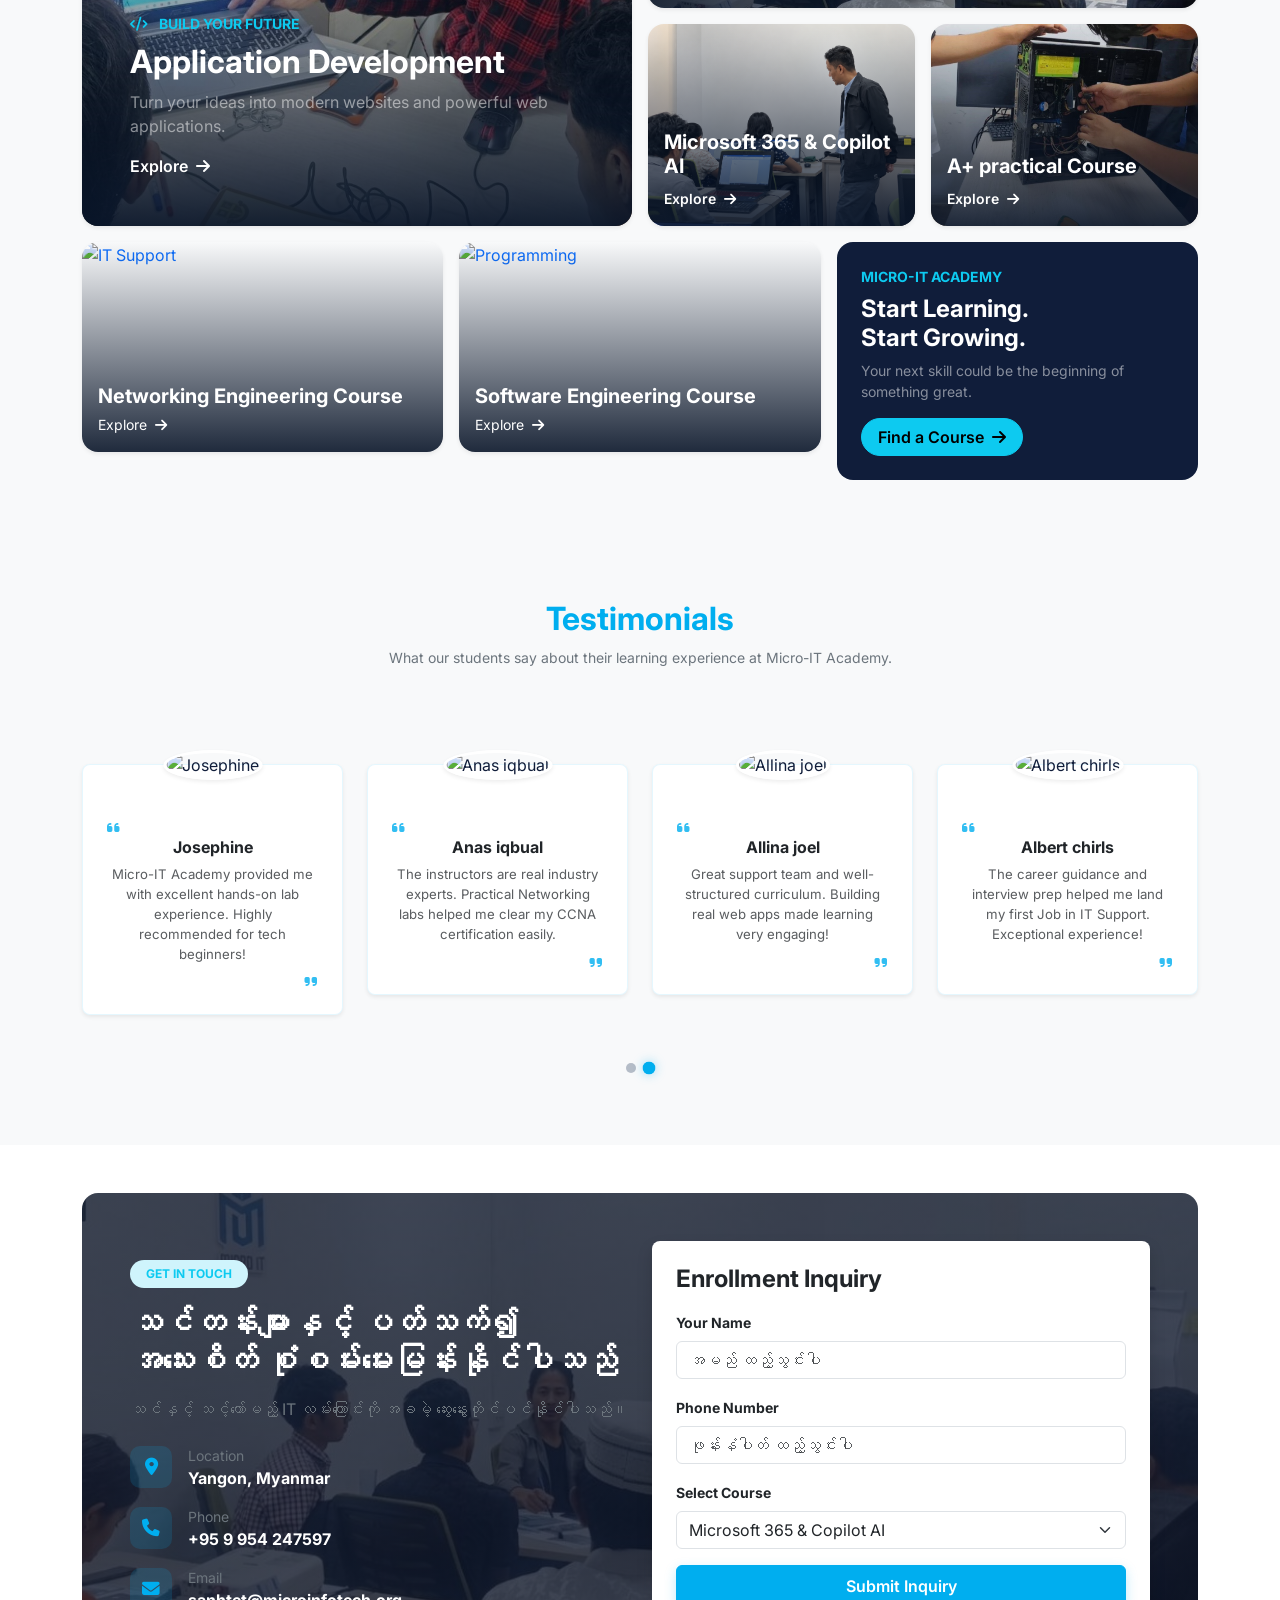
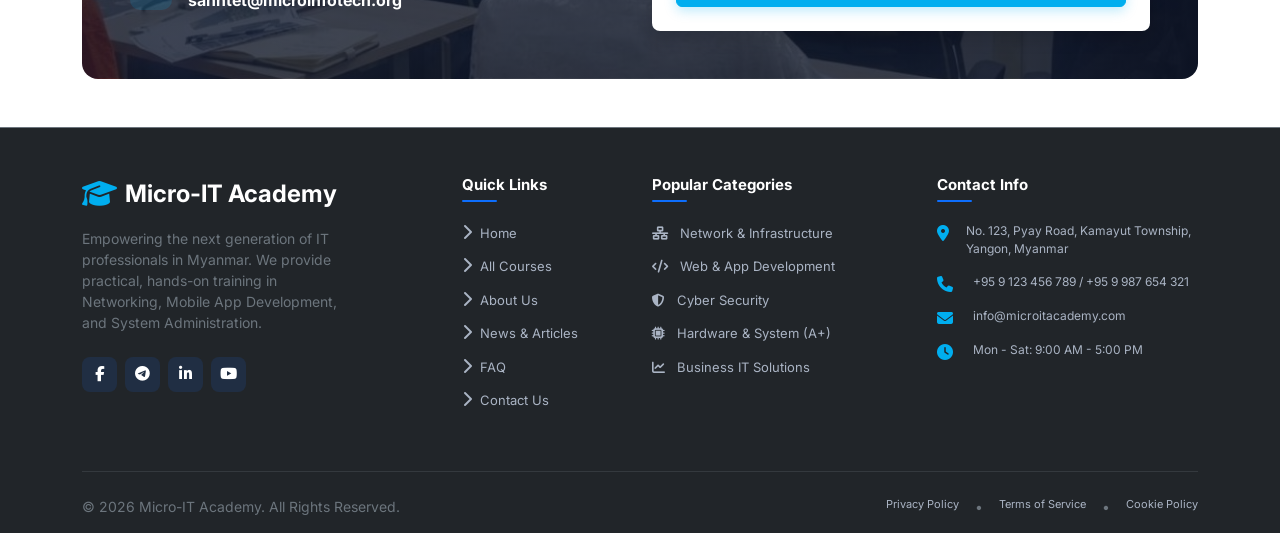
==== commit 0b9b86fb: "update" ====
--- a/index.html
+++ b/index.html
@@ -214,20 +214,7 @@
                                 လက်တွေ့လေ့ကျင့်သင်ကြားပေးမည့် သင်တန်းဖြစ်ပါသည်။
                             </p>
 
-                            <div class="d-flex flex-wrap gap-3 mb-4">
-
-                                <span class="text-secondary">
-                                    <i class="fa-solid fa-circle-check text-info me-2"></i>
-                                    Practical Training
-                                </span>
-
-                                <span class="text-secondary">
-                                    <i class="fa-solid fa-circle-check text-info me-2"></i>
-                                    Career Development
-                                </span>
-
-                            </div>
-
+                           
                             <div class="d-flex flex-wrap gap-3">
 
                                 <a href="course.html" class="btn btn-info btn-lg text-white px-4 rounded-3">
@@ -311,38 +298,9 @@
                     Professional Website များ ဖန်တီးနိုင်ရန်
                     သင်ကြားပေးမည့် သင်တန်းဖြစ်ပါသည်။
                 </p>
-
-                <!-- TECHNOLOGY BADGES -->
-                <div class="d-flex flex-wrap gap-2 mb-4">
-
-                    <span class="badge bg-light text-secondary border rounded-pill px-3 py-2">
-                        <i class="fa-brands fa-html5 text-danger me-1"></i>
-                        HTML5
-                    </span>
-
-                    <span class="badge bg-light text-secondary border rounded-pill px-3 py-2">
-                        <i class="fa-brands fa-css3-alt text-primary me-1"></i>
-                        CSS3
-                    </span>
-
-                    <span class="badge bg-light text-secondary border rounded-pill px-3 py-2">
-                        <i class="fa-brands fa-js text-warning me-1"></i>
-                        JavaScript
-                    </span>
-
-                    <span class="badge bg-light text-secondary border rounded-pill px-3 py-2">
-                        <i class="fa-brands fa-bootstrap me-1" style="color: #7952b3;"></i>
-                        Bootstrap
-                    </span>
-
-                    <span class="badge bg-light text-secondary border rounded-pill px-3 py-2">
-                        <i class="fa-brands fa-php text-primary me-1"></i>
-                        PHP
-                    </span>
-
-                </div>
-
-                <!-- BUTTONS -->
+                 
+               
+                                <!-- BUTTONS -->
                 <div class="d-flex flex-wrap gap-3 mb-4">
 
                     <a href="course.html"
--- a/css/style.css
+++ b/css/style.css
@@ -22,7 +22,6 @@
   font-family: 'Inter', -apple-system, BlinkMacSystemFont, sans-serif;
   color: var(--text-main);
   background-color: var(--bg-light);
-  overflow-x: hidden;
 }
 
 /* --- 3. NAVBAR STYLES --- */
--- a/css/test.css
+++ b/css/test.css
@@ -981,3 +981,199 @@
         padding-bottom: 35px !important;
     }
 }
+/* Remove space between navbar and hero banner */
+nav.navbar {
+    position: sticky !important;
+    top: 0 !important;
+    margin-bottom: 0 !important;
+    padding-bottom: 0 !important;
+}
+
+#home {
+    margin-top: 0 !important;
+    padding-top: 0 !important;
+}
+
+.hero-carousel {
+    margin-top: 0 !important;
+    padding-top: 0 !important;
+}
+/* STICKY NAVBAR FIX */
+nav.navbar.sticky-top {
+    position: sticky !important;
+    top: 0 !important;
+    z-index: 1055 !important;
+    background-color: #ffffff !important;
+    margin-top: 0 !important;
+}
+/* =========================================
+   MOBILE NAV + HERO REFINEMENT (2026)
+   Compact spacing, better CTA contrast, cleaner hierarchy
+========================================= */
+@media (max-width: 767.98px) {
+    /* Keep navbar compact and remove excess vertical padding */
+    nav.navbar.sticky-top {
+        padding-top: .4rem !important;
+        padding-bottom: .4rem !important;
+    }
+
+    nav.navbar .navbar-brand img {
+        height: 36px !important;
+        width: auto;
+    }
+
+    nav.navbar .brand-title {
+        font-size: 1rem;
+        line-height: 1.15;
+    }
+
+    nav.navbar .brand-subtitle {
+        font-size: .62rem;
+        letter-spacing: .06em;
+    }
+
+    /* Collapsed menu should be compact, tidy, and not push the banner */
+    nav.navbar .navbar-collapse {
+        margin-top: .5rem !important;
+        padding: .65rem .85rem !important;
+        border-radius: .85rem;
+        background: #f8fafc;
+        box-shadow: 0 6px 16px rgba(16, 29, 58, .06);
+    }
+
+    nav.navbar .navbar-nav {
+        gap: 0 !important;
+        margin: 0 !important;
+    }
+
+    nav.navbar .navbar-nav .nav-link {
+        padding: .65rem .25rem;
+        font-size: .92rem;
+    }
+
+    nav.navbar #authArea .btn-signin,
+    nav.navbar .btn-enroll {
+        min-height: 42px;
+        display: inline-flex;
+        align-items: center;
+        justify-content: center;
+        font-size: .9rem;
+    }
+
+    nav.navbar .navbar-collapse > .d-flex {
+        margin-left: 0 !important;
+        margin-top: .65rem !important;
+        display: grid !important;
+        grid-template-columns: 1fr 1fr;
+        gap: .6rem !important;
+    }
+
+    /* Remove top whitespace between nav and hero */
+    #home,
+    #heroCarousel,
+    #heroCarousel .carousel-inner,
+    #heroCarousel .carousel-item {
+        margin-top: 0 !important;
+        padding-top: 0 !important;
+    }
+
+    .hero-carousel {
+        margin-bottom: 0 !important;
+    }
+
+    /* More balanced hero height and content placement on phones */
+    .hero-carousel .carousel-item .row {
+        min-height: 0 !important;
+        height: auto !important;
+        padding-top: 0 !important;
+        padding-bottom: 0 !important;
+        align-items: stretch !important;
+    }
+
+    .hero-carousel .carousel-item .row > div:first-child {
+        padding: 2rem 1.25rem 2.5rem !important;
+        align-self: center;
+    }
+
+    .hero-carousel .carousel-item h1 {
+        font-size: clamp(1.65rem, 7vw, 2rem) !important;
+        line-height: 1.22 !important;
+        margin-bottom: .85rem !important;
+    }
+
+    .hero-carousel .carousel-item p {
+        font-size: .9rem !important;
+        line-height: 1.55 !important;
+        margin-bottom: 1.15rem !important;
+    }
+
+    .hero-carousel .carousel-item .badge {
+        max-width: 100%;
+        white-space: normal;
+        line-height: 1.4;
+        margin-bottom: 1rem !important;
+    }
+
+    /* CTA buttons: high contrast and visually distinct */
+    .hero-carousel .carousel-item .btn-outline-dark {
+        background: #ffffff !important;
+        color: #10203d !important;
+        border: 2px solid #ffffff !important;
+        font-weight: 700 !important;
+        box-shadow: 0 4px 14px rgba(0, 0, 0, .18);
+    }
+
+    .hero-carousel .carousel-item .btn-info {
+        background: #00aeef !important;
+        color: #ffffff !important;
+        border: 2px solid #00aeef !important;
+        font-weight: 700 !important;
+        box-shadow: 0 4px 14px rgba(0, 174, 239, .28);
+    }
+
+    .hero-carousel .carousel-item .d-flex.flex-wrap.gap-3 {
+        gap: .65rem !important;
+        margin-bottom: 1.1rem !important;
+    }
+
+    .hero-carousel .carousel-item .btn {
+        min-height: 46px;
+        padding: .7rem 1rem !important;
+        border-radius: .75rem !important;
+    }
+
+    /* The hero image remains a background layer, without separate gaps */
+    .hero-carousel .carousel-item .row > div:last-child,
+    .hero-carousel .carousel-item .row > div:last-child > .position-relative,
+    .hero-carousel .carousel-item .row > div:last-child .overflow-hidden {
+        inset: 0;
+        height: 100% !important;
+    }
+
+}
+
+/* FINAL MOBILE GAP OVERRIDE: navbar should meet hero immediately */
+@media (max-width: 767.98px) {
+    body > nav.navbar + #home,
+    nav.navbar + section#home {
+        margin-top: 0 !important;
+        padding-top: 0 !important;
+    }
+    #home,
+    #home > #heroCarousel,
+    #heroCarousel,
+    #heroCarousel .carousel-inner,
+    #heroCarousel .carousel-item,
+    #heroCarousel .carousel-item > .container,
+    #heroCarousel .carousel-item > .container > .row {
+        margin-top: 0 !important;
+        padding-top: 0 !important;
+    }
+    #heroCarousel .carousel-item > .container {
+        padding-left: 0 !important;
+        padding-right: 0 !important;
+    }
+    #heroCarousel .carousel-item > .container > .row > div:first-child {
+        padding-top: 1.5rem !important;
+    }
+}
